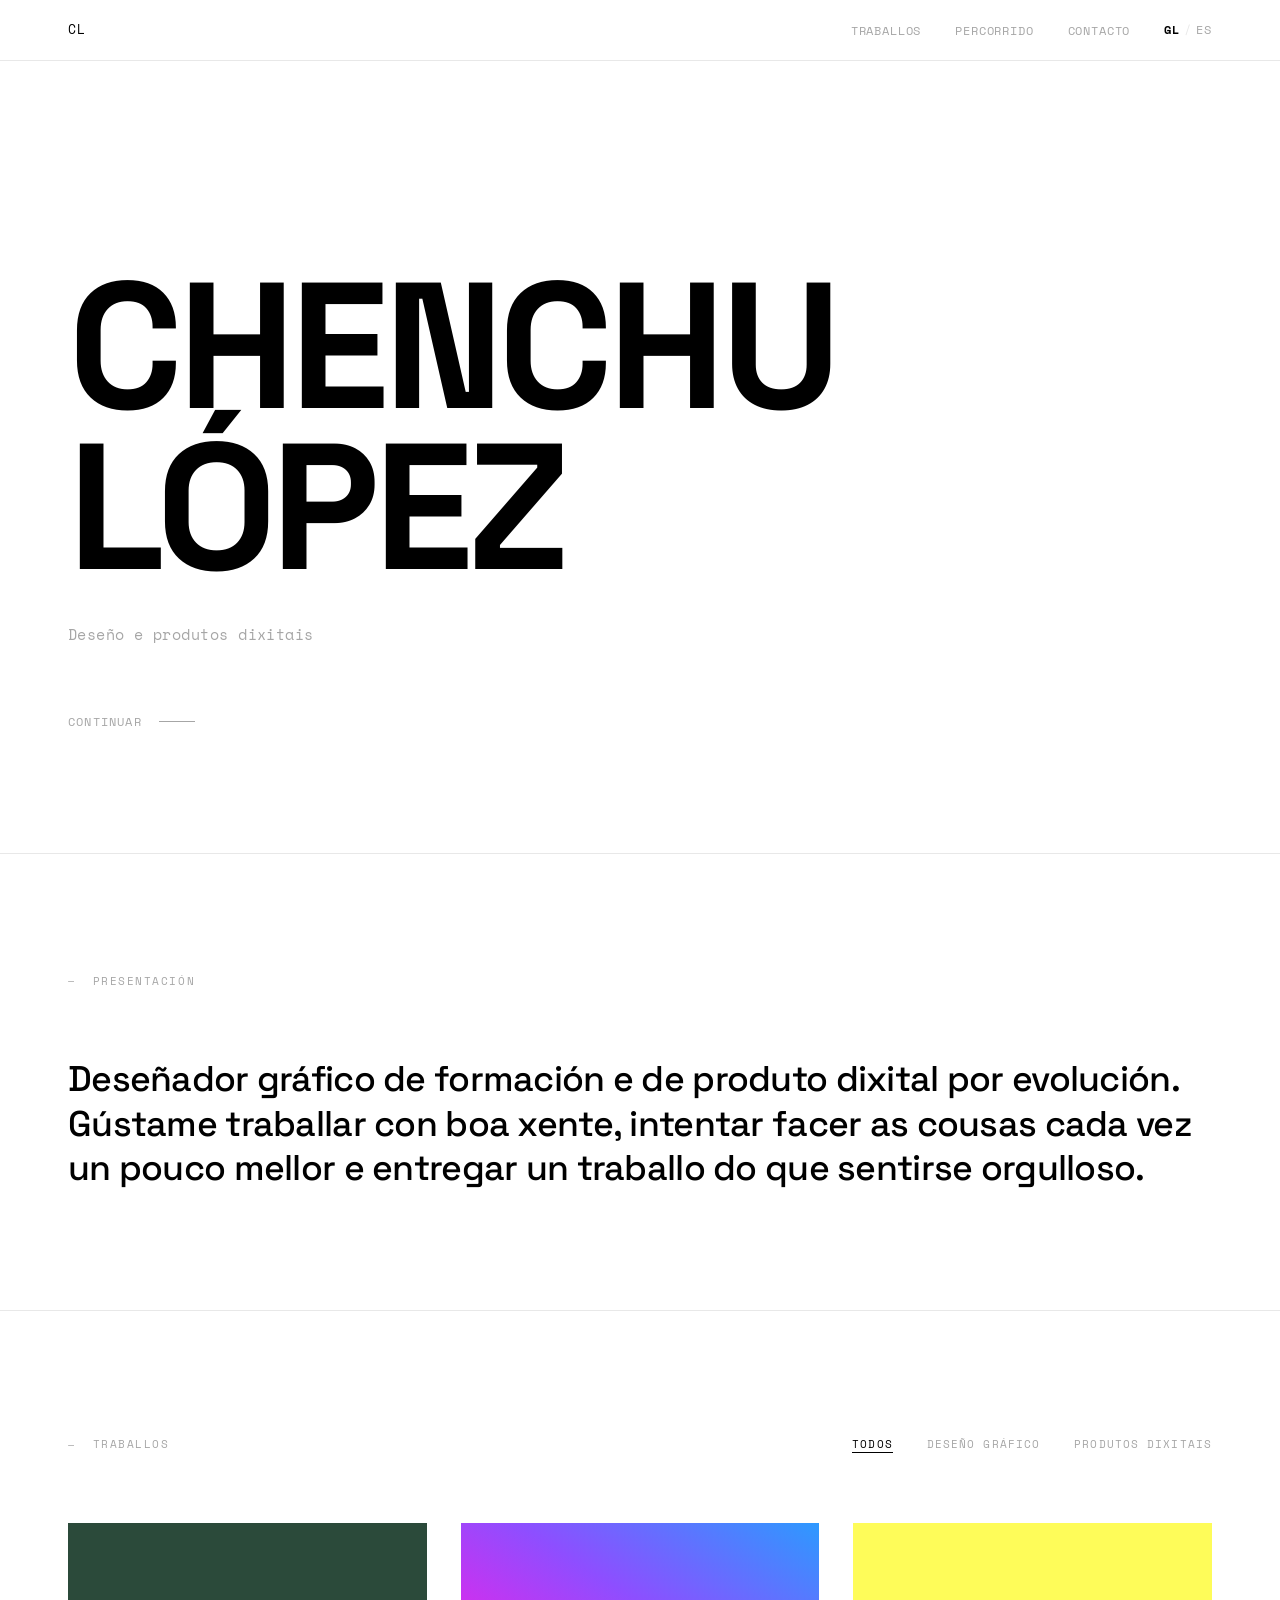
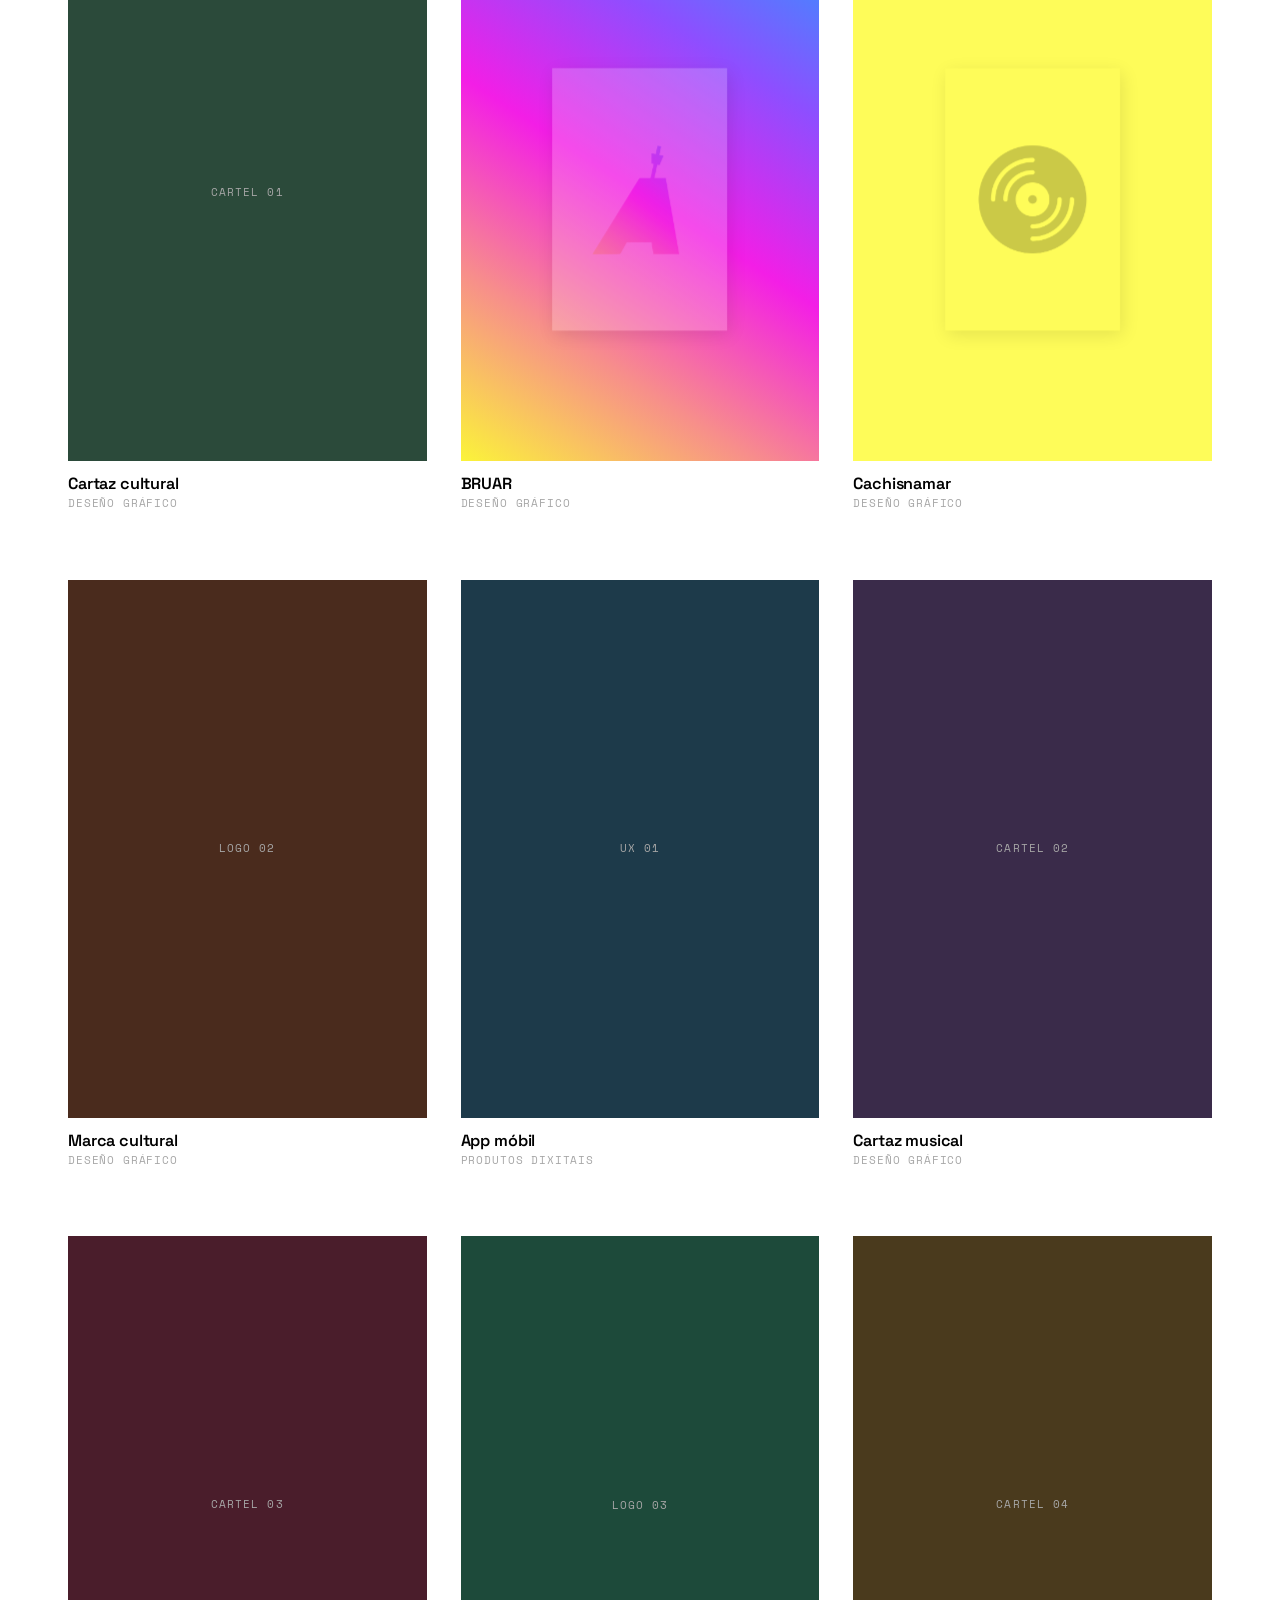
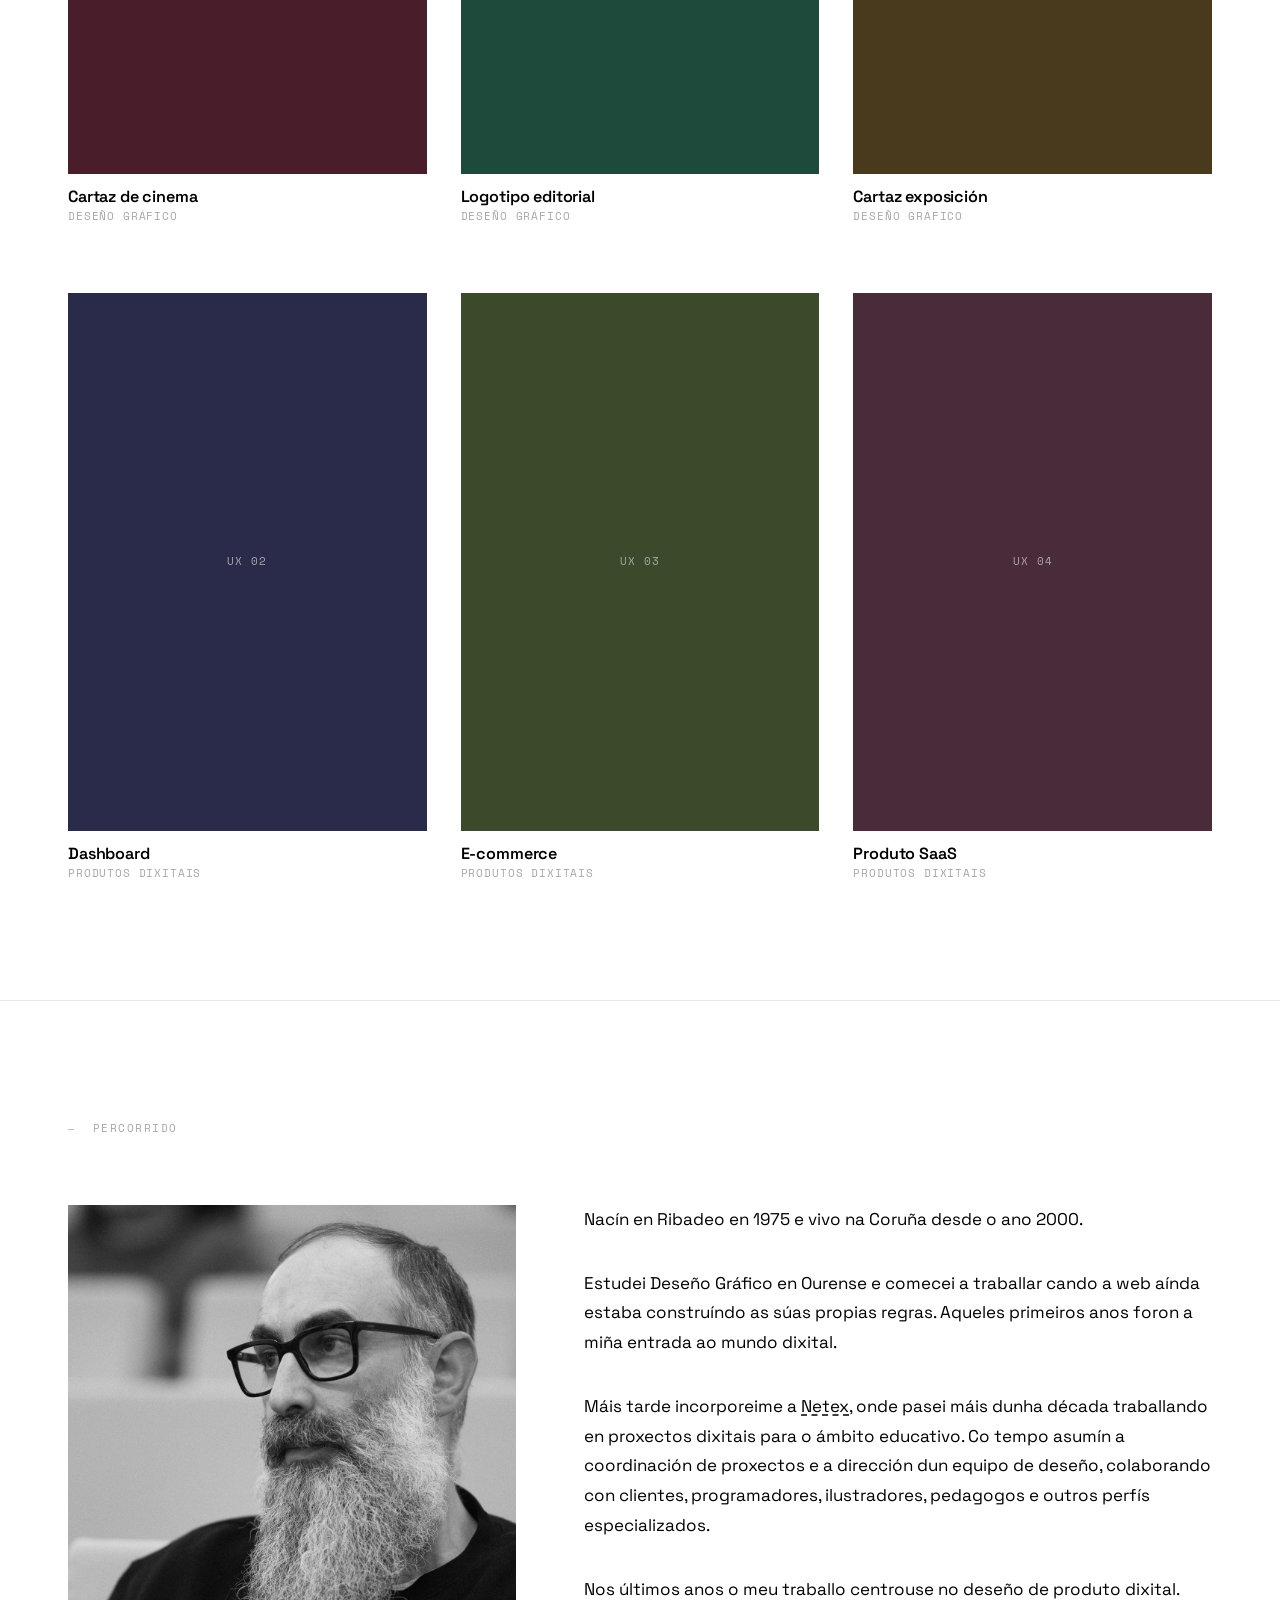
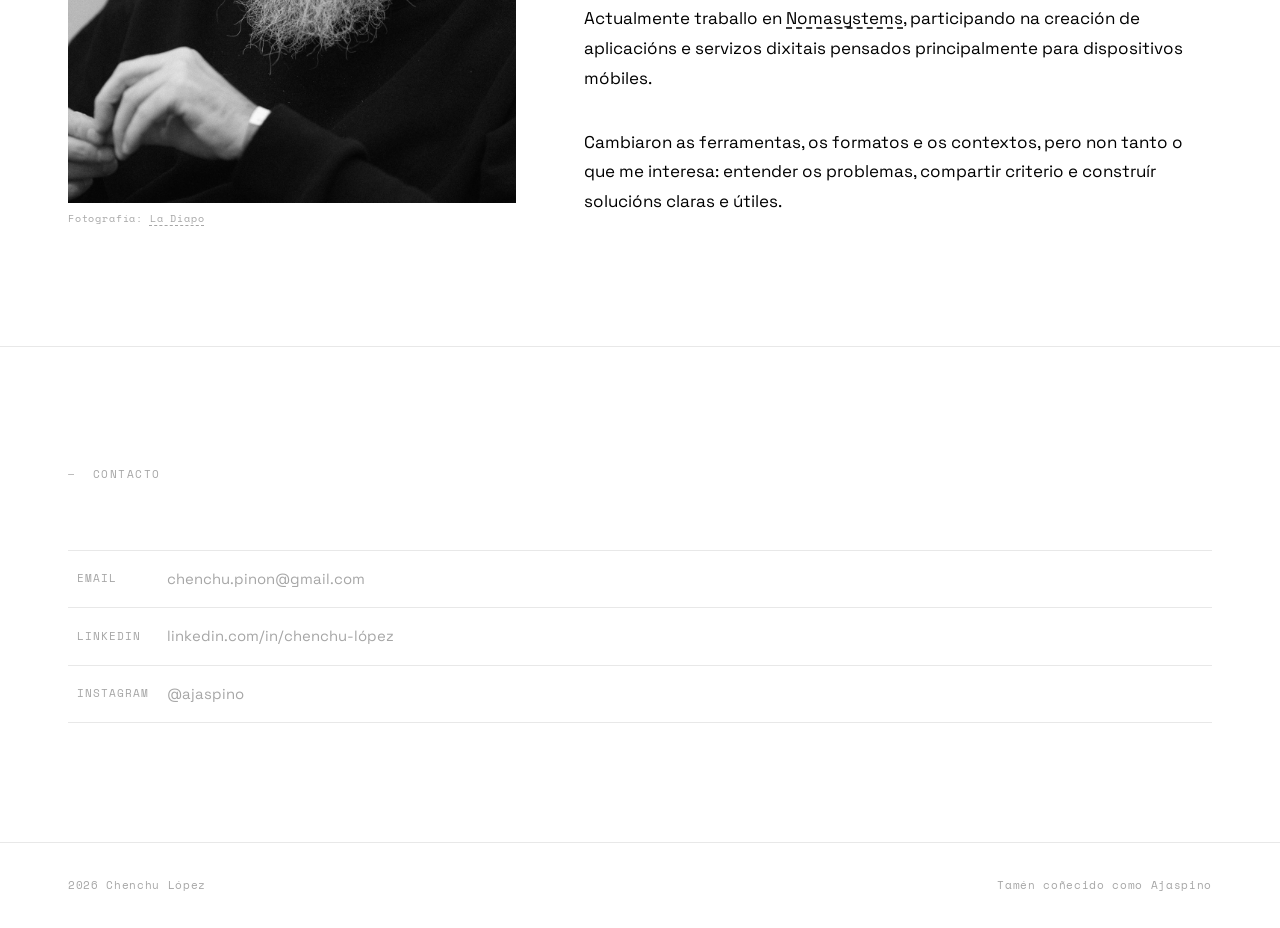
==== index.html @ 411d1a96 "Add files via upload" ====
<!DOCTYPE html>
<html lang="gl">
<head>
  <meta charset="UTF-8">
  <meta name="viewport" content="width=device-width, initial-scale=1.0">
  <title>Chenchu López — Deseñador gráfico e UX/UI</title>
  <meta name="description" content="Portfolio persoal de Chenchu López. Máis de 25 anos traballando entre o deseño gráfico e os produtos dixitais. Ribadeo, 1975. A Coruña, agora.">
  <meta name="author" content="Chenchu López">

  <!-- Open Graph -->
  <meta property="og:type" content="website">
  <meta property="og:title" content="Chenchu López — Deseñador">
  <meta property="og:description" content="Cartaces, interfaces e algunhas cousas máis.">
  <meta property="og:image" content="img/og-image.jpg">

  <!-- Canonical -->
  <link rel="canonical" href="https://chenchulopez.com/">
  <link rel="icon" href="favicon.svg" type="image/svg+xml">

  <!-- Tipografías -->
  <link rel="preconnect" href="https://fonts.googleapis.com">
  <link rel="preconnect" href="https://fonts.gstatic.com" crossorigin>
  <link href="https://fonts.googleapis.com/css2?family=Space+Grotesk:wght@400;500;700&family=Space+Mono:wght@400;700&display=swap" rel="stylesheet">

  <link rel="stylesheet" href="css/styles.css">
</head>
<body>

  <!-- HEADER -->
  <header class="site-header" role="banner">
    <div class="page-wrap">
      <a href="#hero" class="site-logo" aria-label="Chenchu López, inicio">CL</a>
      <div class="header-right">
        <nav aria-label="Navegación principal">
          <ul class="site-nav">
            <li><a href="#works" data-i18n="nav.works">Traballos</a></li>
            <li><a href="#about" data-i18n="nav.about">Sobre min</a></li>
            <li><a href="#contact" data-i18n="nav.contact">Contacto</a></li>
          </ul>
        </nav>
        <button class="lang-toggle" id="lang-toggle" aria-label="Cambiar idioma">
          <span class="lang-option" data-lang="gl">GL</span>
          <span class="lang-sep">/</span>
          <span class="lang-option" data-lang="es">ES</span>
        </button>
      </div>
      <button class="menu-toggle" id="menu-toggle" aria-label="Abrir menú" aria-expanded="false">
        <span></span><span></span><span></span>
      </button>
    </div>
  </header>

  <!-- MENÚ MOBILE -->
  <div class="mobile-menu" id="mobile-menu" aria-hidden="true">
    <nav aria-label="Navegación mobile">
      <ul class="mobile-nav">
        <li><a href="#works" class="mobile-nav-item" data-i18n="nav.works">Traballos</a></li>
        <li><a href="#about" class="mobile-nav-item" data-i18n="nav.about">Sobre min</a></li>
        <li><a href="#contact" class="mobile-nav-item" data-i18n="nav.contact">Contacto</a></li>
      </ul>
    </nav>
    <button class="lang-toggle lang-toggle--mobile" id="lang-toggle-mobile" aria-label="Cambiar idioma">
      <span class="lang-option" data-lang="gl">GL</span>
      <span class="lang-sep">/</span>
      <span class="lang-option" data-lang="es">ES</span>
    </button>
  </div>

  <main>

    <!-- HERO -->
    <section id="hero" aria-labelledby="hero-name">
      <div class="page-wrap">
        <h1 class="hero-name" id="hero-name">
          Chenchu<br>López
        </h1>
        <p class="hero-sub" data-i18n="hero.sub">Cartaces, interfaces e algunhas cousas máis.</p>
        <a href="#intro" class="hero-scroll" data-i18n-aria="hero.scroll.aria">
          <span data-i18n="hero.scroll">Continuar</span>
        </a>
      </div>
    </section>

    <!-- INTRO -->
    <section id="intro" aria-label="Presentación">
      <div class="page-wrap">
        <p class="section-label" data-i18n="intro.label">Presentación</p>
        <p class="intro-text" data-i18n-html="intro.text">
          Deseñador desde antes de que houbese pantallas en todos os petos.
          Comecei con <strong>papel, tinta e cartaces</strong>; seguín con píxeles,
          grids e fluxos de usuario. Máis de <strong>25 anos</strong> traballando
          nas dúas beiras do deseño.
        </p>
      </div>
    </section>

    <!-- WORKS -->
    <section id="works" aria-labelledby="works-heading">
      <div class="page-wrap">

        <div class="works-header">
          <p class="section-label" id="works-heading" data-i18n="works.label">Traballos</p>
          <ul class="works-filters" role="list" aria-label="Filtrar por categoría">
            <li><button class="is-active" data-filter="all" data-i18n="works.filter.all">Todos</button></li>
            <li><button data-filter="grafico" data-i18n="works.graphic.title">Deseño Gráfico</button></li>
            <li><button data-filter="dixital" data-i18n="works.digital.title">Produtos Dixitais</button></li>
          </ul>
        </div>

        <div class="works-grid" role="list">

          <div class="work-item" data-category="grafico"
               data-src="img/works/carteles/cartel-01.jpg"
               data-caption-gl="Cartaz cultural, 2005"
               data-caption-es="Cartel cultural, 2005"
               style="--card-bg: #2B4A3A"
               role="listitem" tabindex="0">
            <div class="work-item-image"><div class="work-placeholder">Cartel 01</div></div>
            <div class="work-item-info">
              <span class="work-item-title">Cartaz cultural</span>
              <span class="work-item-tag" data-i18n="works.graphic.title">Deseño Gráfico</span>
            </div>
          </div>

          <a class="work-item" data-category="grafico"
               href="work/bruar.html"
               style="--card-bg: linear-gradient(213deg, #2D99FF 0.07%, #8E4EFF 25.55%, #F31EE6 50.07%, #F78E8B 75.07%, #FBF439 100.07%)"
               role="listitem">
            <div class="work-item-image"><img src="img/works/bruar-thumb.jpg" alt="BRUAR — Identidade visual"></div>
            <div class="work-item-info">
              <span class="work-item-title">BRUAR</span>
              <span class="work-item-tag" data-i18n="works.graphic.title">Deseño Gráfico</span>
            </div>
          </a>

          <a class="work-item" data-category="grafico"
               href="work/cachisnamar.html"
               style="--card-bg: #FEFC59"
               role="listitem">
            <div class="work-item-image"><img src="img/works/cachisnamar-thumb.jpg" alt="Cachisnamar — Identidade visual"></div>
            <div class="work-item-info">
              <span class="work-item-title">Cachisnamar</span>
              <span class="work-item-tag" data-i18n="works.graphic.title">Deseño Gráfico</span>
            </div>
          </a>

          <div class="work-item" data-category="grafico"
               data-src="img/works/logos/logo-02.jpg"
               data-caption-gl="Marca cultural"
               data-caption-es="Marca cultural"
               style="--card-bg: #4A2B1D"
               role="listitem" tabindex="0">
            <div class="work-item-image"><div class="work-placeholder">Logo 02</div></div>
            <div class="work-item-info">
              <span class="work-item-title">Marca cultural</span>
              <span class="work-item-tag" data-i18n="works.graphic.title">Deseño Gráfico</span>
            </div>
          </div>

          <div class="work-item" data-category="dixital"
               data-src="img/works/uxui/ux-01.jpg"
               data-caption-gl="App móbil — Investigación e deseño"
               data-caption-es="App móvil — Investigación y diseño"
               style="--card-bg: #1D3A4A"
               role="listitem" tabindex="0">
            <div class="work-item-image"><div class="work-placeholder">UX 01</div></div>
            <div class="work-item-info">
              <span class="work-item-title">App móbil</span>
              <span class="work-item-tag" data-i18n="works.digital.title">Produtos Dixitais</span>
            </div>
          </div>

          <div class="work-item" data-category="grafico"
               data-src="img/works/carteles/cartel-02.jpg"
               data-caption-gl="Cartaz musical, 2008"
               data-caption-es="Cartel musical, 2008"
               style="--card-bg: #3A2B4A"
               role="listitem" tabindex="0">
            <div class="work-item-image"><div class="work-placeholder">Cartel 02</div></div>
            <div class="work-item-info">
              <span class="work-item-title">Cartaz musical</span>
              <span class="work-item-tag" data-i18n="works.graphic.title">Deseño Gráfico</span>
            </div>
          </div>

          <div class="work-item" data-category="grafico"
               data-src="img/works/carteles/cartel-03.jpg"
               data-caption-gl="Cartaz de cinema, 2011"
               data-caption-es="Cartel de cine, 2011"
               style="--card-bg: #4A1D2B"
               role="listitem" tabindex="0">
            <div class="work-item-image"><div class="work-placeholder">Cartel 03</div></div>
            <div class="work-item-info">
              <span class="work-item-title">Cartaz de cinema</span>
              <span class="work-item-tag" data-i18n="works.graphic.title">Deseño Gráfico</span>
            </div>
          </div>

          <div class="work-item" data-category="grafico"
               data-src="img/works/logos/logo-03.jpg"
               data-caption-gl="Logotipo editorial"
               data-caption-es="Logotipo editorial"
               style="--card-bg: #1D4A3A"
               role="listitem" tabindex="0">
            <div class="work-item-image"><div class="work-placeholder">Logo 03</div></div>
            <div class="work-item-info">
              <span class="work-item-title">Logotipo editorial</span>
              <span class="work-item-tag" data-i18n="works.graphic.title">Deseño Gráfico</span>
            </div>
          </div>

          <div class="work-item" data-category="grafico"
               data-src="img/works/carteles/cartel-04.jpg"
               data-caption-gl="Cartaz exposición, 2014"
               data-caption-es="Cartel exposición, 2014"
               style="--card-bg: #4A3A1D"
               role="listitem" tabindex="0">
            <div class="work-item-image"><div class="work-placeholder">Cartel 04</div></div>
            <div class="work-item-info">
              <span class="work-item-title">Cartaz exposición</span>
              <span class="work-item-tag" data-i18n="works.graphic.title">Deseño Gráfico</span>
            </div>
          </div>

          <div class="work-item" data-category="dixital"
               data-src="img/works/uxui/ux-02.jpg"
               data-caption-gl="Dashboard — Sistema de deseño"
               data-caption-es="Dashboard — Sistema de diseño"
               style="--card-bg: #2A2A4A"
               role="listitem" tabindex="0">
            <div class="work-item-image"><div class="work-placeholder">UX 02</div></div>
            <div class="work-item-info">
              <span class="work-item-title">Dashboard</span>
              <span class="work-item-tag" data-i18n="works.digital.title">Produtos Dixitais</span>
            </div>
          </div>

          <div class="work-item" data-category="dixital"
               data-src="img/works/uxui/ux-03.jpg"
               data-caption-gl="E-commerce — UX Research"
               data-caption-es="E-commerce — UX Research"
               style="--card-bg: #3A4A2B"
               role="listitem" tabindex="0">
            <div class="work-item-image"><div class="work-placeholder">UX 03</div></div>
            <div class="work-item-info">
              <span class="work-item-title">E-commerce</span>
              <span class="work-item-tag" data-i18n="works.digital.title">Produtos Dixitais</span>
            </div>
          </div>

          <div class="work-item" data-category="dixital"
               data-src="img/works/uxui/ux-04.jpg"
               data-caption-gl="Produto SaaS — UI Design"
               data-caption-es="Producto SaaS — UI Design"
               style="--card-bg: #4A2B3A"
               role="listitem" tabindex="0">
            <div class="work-item-image"><div class="work-placeholder">UX 04</div></div>
            <div class="work-item-info">
              <span class="work-item-title">Produto SaaS</span>
              <span class="work-item-tag" data-i18n="works.digital.title">Produtos Dixitais</span>
            </div>
          </div>

        </div>
      </div>
    </section>

    <!-- ABOUT -->
    <section id="about" aria-labelledby="about-heading">
      <div class="page-wrap">
        <p class="section-label" id="about-heading" data-i18n="about.label">Percorrido</p>

        <div class="about-grid">
          <div class="about-portrait">
            <picture>
              <source media="(min-width: 960px)" srcset="img/portrait-desktop.jpg">
              <img src="img/portrait-mobile.jpg" alt="Chenchu López">
            </picture>
            <p class="portrait-credit">Fotografía: <a href="https://www.ladiapo.es/" target="_blank" rel="noopener noreferrer">La Diapo</a></p>
          </div>
          <div class="about-bio">
            <p data-i18n-html="about.p1">
              Nacín en Ribadeo en 1975 e vivo na Coruña desde o ano 2000.
            </p>
            <p data-i18n-html="about.p2">
              Estudei Deseño Gráfico en Ourense e comecei a traballar cando a web aínda estaba construíndo as súas propias regras. Aqueles primeiros anos foron a miña entrada ao mundo dixital.
            </p>
            <p data-i18n-html="about.p3">
              Máis tarde incorporeime a Netex, onde pasei máis dunha década traballando en proxectos dixitais para o ámbito educativo. Co tempo asumín a coordinación de proxectos e a dirección dun equipo de deseño, colaborando con clientes, programadores, ilustradores, pedagogos e outros perfís especializados.
            </p>
            <p data-i18n-html="about.p4">
              Nos últimos anos o meu traballo centrouse no deseño de produto dixital. Actualmente traballo en Nomasystems, participando na creación de aplicacións e servizos dixitais pensados principalmente para dispositivos móbiles.
            </p>
            <p data-i18n-html="about.p5">
              Cambiaron as ferramentas, os formatos e os contextos, pero non tanto o que me interesa: entender os problemas, compartir criterio e construír solucións claras e útiles.
            </p>
          </div>

        </div>

      </div>
    </section>

    <!-- CONTACT -->
    <section id="contact" aria-labelledby="contact-heading">
      <div class="page-wrap">
        <p class="section-label" data-i18n="contact.label">Contacto</p>

        <div class="contact-grid">
          <div>
            <nav class="contact-links" aria-label="Formas de contacto">
              <a href="mailto:chenchu.pinon@gmail.com" class="contact-link">
                <span class="contact-link-label">Email</span>
                chenchu.pinon@gmail.com
              </a>
              <a href="https://www.linkedin.com/in/chenchu-l%C3%B3pez-mart%C3%ADnez-985b349/" class="contact-link" target="_blank" rel="noopener noreferrer">
                <span class="contact-link-label">LinkedIn</span>
                linkedin.com/in/chenchu-lópez
              </a>
              <a href="https://www.instagram.com/ajaspino" class="contact-link" target="_blank" rel="noopener noreferrer">
                <span class="contact-link-label">Instagram</span>
                @ajaspino
              </a>
            </nav>
          </div>
        </div>

      </div>
    </section>

  </main>

  <!-- FOOTER -->
  <footer class="site-footer" role="contentinfo">
    <div class="page-wrap">
      <span class="footer-copy">2026 Chenchu López</span>
      <span class="footer-alias" data-i18n="footer.alias">Tamén coñecido como Ajaspino</span>
    </div>
  </footer>

  <!-- LIGHTBOX -->
  <div id="lightbox" class="lightbox" role="dialog" aria-modal="true" aria-label="Vista ampliada">
    <button class="lightbox-close" aria-label="Pechar">×</button>
    <img src="" alt="">
  </div>

  <script src="js/main.js"></script>

</body>
</html>
---- css/styles.css ----
/* ============================================================
   CHENCHU LÓPEZ — Portfolio personal
   Sistema visual: claro, modular, grotesca compacta
   Ref principal: totaldesign.com
   ============================================================ */

/* --- Tokens ----------------------------------------------- */
:root {
  --bg:        #FFFFFF;
  --ink:       #000000;
  --muted:     #A6A6A6;
  --line:      #E8E8E8;
  --hover-bg:  #F5F5F5;
  --font-head: 'Space Grotesk', system-ui, sans-serif;
  --font-body: 'Space Grotesk', system-ui, sans-serif;
  --font-mono: 'Space Mono', monospace;

  --space-xs:  0.5rem;
  --space-s:   1rem;
  --space-m:   2rem;
  --space-l:   4rem;
  --space-xl:  7rem;

  --max-prose: 60ch;
  --max-page:  1400px;
}

@media (prefers-color-scheme: dark) {
  :root {
    --bg:       #0F0F0F;
    --ink:      #F0F0F0;
    --muted:    #666666;
    --line:     #222222;
    --hover-bg: #1A1A1A;
  }
}

/* --- Reset ------------------------------------------------- */
*, *::before, *::after { box-sizing: border-box; margin: 0; padding: 0; }

html {
  scroll-behavior: smooth;
  font-size: 17px;
  -webkit-text-size-adjust: 100%;
}

body {
  background-color: var(--bg);
  color: var(--ink);
  font-family: var(--font-body);
  font-size: 1rem;
  line-height: 1.5;
  min-height: 100dvh;
}

img { display: block; max-width: 100%; height: auto; }
a { color: inherit; text-decoration: none; }

/* --- Layout base ------------------------------------------ */
.page-wrap {
  width: 100%;
  max-width: var(--max-page);
  margin: 0 auto;
  padding-inline: var(--space-m);
}

section {
  padding-block: var(--space-xl);
  border-top: 1px solid var(--line);
}

section:first-of-type { border-top: none; }

/* --- Header ----------------------------------------------- */
.site-header {
  position: sticky;
  top: 0;
  z-index: 10;
  background-color: var(--bg);
  border-bottom: 1px solid var(--line);
}

.site-header .page-wrap {
  display: flex;
  align-items: center;
  justify-content: space-between;
  padding-block: var(--space-s);
}

.site-logo {
  font-family: var(--font-mono);
  font-size: 0.78rem;
  letter-spacing: 0.04em;
  color: var(--ink);
}

.header-right {
  display: flex;
  align-items: center;
  gap: var(--space-m);
}

.site-nav {
  display: flex;
  gap: var(--space-m);
  list-style: none;
}

.site-nav a {
  font-family: var(--font-mono);
  font-size: 0.7rem;
  letter-spacing: 0.07em;
  text-transform: uppercase;
  color: var(--muted);
  transition: color 0.15s;
}

.site-nav a:hover { color: var(--ink); }
.site-nav a.is-active { color: var(--ink); }

/* --- Hamburger -------------------------------------------- */
.menu-toggle {
  display: none;
  flex-direction: column;
  justify-content: center;
  gap: 5px;
  background: none;
  border: none;
  cursor: pointer;
  padding: 0;
  width: 24px;
  height: 24px;
}

.menu-toggle span {
  display: block;
  width: 100%;
  height: 1px;
  background: var(--ink);
  transition: transform 0.25s ease, opacity 0.25s ease;
}

.menu-toggle.is-open span:nth-child(1) { transform: translateY(6px) rotate(45deg); }
.menu-toggle.is-open span:nth-child(2) { opacity: 0; }
.menu-toggle.is-open span:nth-child(3) { transform: translateY(-6px) rotate(-45deg); }

/* --- Menú mobile ------------------------------------------ */
.mobile-menu {
  display: none;
  position: fixed;
  top: 0;
  right: 0;
  bottom: 0;
  left: 0;
  z-index: 9;
  background: var(--bg);
  flex-direction: column;
  justify-content: flex-start;
  align-items: stretch;
  padding: 58px 0 var(--space-m);
  opacity: 0;
  pointer-events: none;
  -webkit-transition: opacity 0.25s ease;
  transition: opacity 0.25s ease;
}

.mobile-menu.is-open {
  opacity: 1;
  pointer-events: auto;
}

.mobile-nav {
  list-style: none;
  display: flex;
  flex-direction: column;
  margin-bottom: var(--space-l);
  padding-inline: var(--space-m);
}

.mobile-nav li {
  border-bottom: 1px solid var(--line);
  padding-block: var(--space-m);
}

.mobile-nav li:first-child { border-top: 1px solid var(--line); }

.mobile-nav-item {
  font-family: var(--font-head);
  font-size: clamp(1.4rem, 3.5vw, 2.1rem);
  font-weight: 500;
  letter-spacing: -0.02em;
  color: var(--ink);
  line-height: 1.25;
  transition: color 0.15s;
}

.mobile-nav-item:hover { color: var(--muted); }

.lang-toggle--mobile {
  font-size: 0.8rem;
  margin-inline: var(--space-m);
}

/* --- Lang toggle ------------------------------------------ */
.lang-toggle {
  background: none;
  border: none;
  cursor: pointer;
  display: flex;
  align-items: center;
  gap: 0.25rem;
  padding: 0;
  font-family: var(--font-mono);
  font-size: 0.7rem;
  letter-spacing: 0.07em;
  text-transform: uppercase;
}

.lang-sep { color: var(--line); }
.lang-option { color: var(--muted); transition: color 0.15s; }
.lang-option.is-active { color: var(--ink); font-weight: 700; }
.lang-option:hover { color: var(--ink); }

/* --- Hero -------------------------------------------------- */
#hero {
  padding-block: var(--space-xl);
  min-height: 88dvh;
  display: flex;
  flex-direction: column;
  justify-content: flex-end;
  border-top: none;
}

.hero-name {
  font-size: clamp(4rem, 14vw, 11rem);
  font-weight: 700;
  line-height: 0.9;
  letter-spacing: -0.03em;
  text-transform: uppercase;
  color: var(--ink);
}

.hero-sub {
  margin-top: var(--space-m);
  font-family: var(--font-mono);
  font-size: clamp(0.78rem, 1.4vw, 0.88rem);
  color: var(--muted);
  letter-spacing: 0.03em;
}

.hero-scroll {
  margin-top: var(--space-l);
  font-family: var(--font-mono);
  font-size: 0.7rem;
  letter-spacing: 0.1em;
  text-transform: uppercase;
  color: var(--muted);
  display: inline-flex;
  align-items: center;
  gap: var(--space-s);
  transition: color 0.15s;
}

.hero-scroll:hover { color: var(--ink); }
.hero-scroll::after {
  content: '';
  display: block;
  width: 36px;
  height: 1px;
  background: currentColor;
  transition: width 0.3s;
}
.hero-scroll:hover::after { width: 56px; }

/* --- Section label ---------------------------------------- */
.section-label {
  font-family: var(--font-mono);
  font-size: 0.65rem;
  letter-spacing: 0.14em;
  text-transform: uppercase;
  color: var(--muted);
  margin-bottom: var(--space-l);
  display: flex;
  align-items: center;
  gap: var(--space-s);
}

.section-label::before {
  content: '—';
  font-size: 0.6rem;
  color: var(--muted);
}

/* --- Intro ------------------------------------------------- */
#intro .intro-text {
  font-size: clamp(1.4rem, 3.5vw, 2.1rem);
  font-weight: 500;
  line-height: 1.25;
  max-width: var(--max-prose);
  letter-spacing: -0.02em;
}

#intro .intro-text strong { font-weight: 700; }

/* ============================================================
   WORKS — cuadrícula modular estilo totaldesign
   ============================================================ */
#works { padding-block: var(--space-xl); }

.works-header {
  display: flex;
  align-items: baseline;
  justify-content: space-between;
  margin-bottom: var(--space-l);
  flex-wrap: wrap;
  gap: var(--space-s);
}

.works-header .section-label { margin-bottom: 0; }

.works-filters {
  display: flex;
  gap: var(--space-m);
  list-style: none;
}

.works-filters button {
  background: none;
  border: none;
  font-family: var(--font-mono);
  font-size: 0.65rem;
  letter-spacing: 0.1em;
  text-transform: uppercase;
  color: var(--muted);
  cursor: pointer;
  padding: 0;
  border-bottom: 1px solid transparent;
  transition: color 0.15s, border-color 0.15s;
}

.works-filters button:hover,
.works-filters button.is-active {
  color: var(--ink);
  border-color: var(--ink);
}

.works-grid {
  display: grid;
  grid-template-columns: repeat(12, 1fr);
  gap: var(--space-m);
  row-gap: var(--space-l);
}

.work-item {
  cursor: pointer;
  display: flex;
  flex-direction: column;
  gap: var(--space-xs);
  grid-column: span 4;
}

.work-item-image {
  width: 100%;
  aspect-ratio: 2/3;
  overflow: hidden;
  background: var(--card-bg, var(--hover-bg));
  display: flex;
  align-items: center;
  justify-content: center;
}

.work-item-image img {
  width: auto;
  height: 70%;
  max-width: 65%;
  object-fit: contain;
  filter: drop-shadow(3px 6px 12px rgba(0,0,0,0.50));
  will-change: transform;
}

.work-item:hover .work-item-image img { opacity: 0.9; }

.work-placeholder {
  width: 100%;
  height: 100%;
  display: flex;
  align-items: center;
  justify-content: center;
  color: var(--muted);
  font-family: var(--font-mono);
  font-size: 0.62rem;
  letter-spacing: 0.1em;
  text-transform: uppercase;
}

.work-item-info {
  display: flex;
  flex-direction: column;
  gap: 0.15rem;
  padding-top: 0.25rem;
}

.work-item-title {
  font-size: 0.95rem;
  font-weight: 600;
  letter-spacing: -0.01em;
  line-height: 1.2;
  color: var(--ink);
  transition: color 0.15s;
}

.work-item:hover .work-item-title { color: var(--muted); }

.work-item-tag {
  font-family: var(--font-mono);
  font-size: 0.62rem;
  letter-spacing: 0.08em;
  text-transform: uppercase;
  color: var(--muted);
}

.work-item.is-hidden { display: none; }

/* --- About ------------------------------------------------- */
#about .about-grid {
  display: grid;
  gap: var(--space-l);
}

.about-portrait img {
  width: 100%;
  display: block;
  aspect-ratio: 3/2;
  object-fit: cover;
  object-position: center top;
  background: var(--hover-bg);
}

.portrait-credit {
  font-family: var(--font-mono);
  font-size: 0.6rem;
  letter-spacing: 0.08em;
  color: var(--muted);
  margin-top: 0.5rem;
}

.portrait-credit a {
  color: var(--muted);
  text-decoration: underline;
  text-decoration-style: dashed;
  text-underline-offset: 3px;
}

.portrait-credit a:hover { color: var(--ink); }

.about-bio p {
  font-size: clamp(0.9rem, 1.8vw, 1rem);
  line-height: 1.75;
  margin-bottom: var(--space-m);
  max-width: var(--max-prose);
}

.about-bio p:last-child { margin-bottom: 0; }

.about-bio a {
  text-decoration: underline;
  text-decoration-style: dashed;
  text-underline-offset: 3px;
}

.about-bio a:hover { text-decoration-style: solid; }

.about-timeline { border: 1px solid var(--line); }

.timeline-item {
  display: grid;
  grid-template-columns: 7ch 1fr;
  gap: var(--space-s);
  align-items: baseline;
  padding: var(--space-s) var(--space-m);
  border-bottom: 1px solid var(--line);
  transition: background 0.15s;
}

.timeline-item:last-child { border-bottom: none; }
.timeline-item:hover { background: var(--hover-bg); }

.timeline-year {
  font-family: var(--font-mono);
  font-size: 0.65rem;
  color: var(--muted);
  letter-spacing: 0.06em;
}

.timeline-fact { font-size: 0.875rem; line-height: 1.4; }

/* --- Contact ---------------------------------------------- */
.contact-links {
  display: flex;
  flex-direction: column;
  border-top: 1px solid var(--line);
}

.contact-link {
  display: flex;
  align-items: center;
  gap: var(--space-m);
  font-size: 0.875rem;
  color: var(--muted);
  padding: var(--space-s) var(--space-xs);
  border-bottom: 1px solid var(--line);
  transition: color 0.15s, background 0.15s;
}

.contact-link:hover {
  color: var(--ink);
  background: var(--hover-bg);
}

.contact-link-label {
  font-family: var(--font-mono);
  font-size: 0.62rem;
  letter-spacing: 0.1em;
  text-transform: uppercase;
  color: var(--muted);
  width: 8ch;
  flex-shrink: 0;
}

/* --- Footer ----------------------------------------------- */
.site-footer {
  border-top: 1px solid var(--line);
  padding-block: var(--space-m);
}

.site-footer .page-wrap {
  display: flex;
  align-items: center;
  justify-content: space-between;
  flex-wrap: wrap;
  gap: var(--space-s);
}

.footer-copy,
.footer-alias {
  font-family: var(--font-mono);
  font-size: 0.65rem;
  letter-spacing: 0.06em;
  color: var(--muted);
}

/* --- Lightbox --------------------------------------------- */
.lightbox {
  position: fixed;
  inset: 0;
  background: rgba(0,0,0,0.95);
  z-index: 100;
  display: flex;
  align-items: center;
  justify-content: center;
  padding: var(--space-m);
  opacity: 0;
  pointer-events: none;
  transition: opacity 0.25s ease;
}

.lightbox.is-open { opacity: 1; pointer-events: all; }

.lightbox img {
  max-width: 100%;
  max-height: 90dvh;
  object-fit: contain;
}

.lightbox-close {
  position: absolute;
  top: var(--space-m);
  right: var(--space-m);
  background: none;
  border: none;
  color: #fff;
  font-family: var(--font-mono);
  font-size: 1.1rem;
  cursor: pointer;
  opacity: 0.4;
  padding: var(--space-xs);
  transition: opacity 0.15s;
}

.lightbox-close:hover { opacity: 1; }

/* ============================================================
   RESPONSIVE
   ============================================================ */
@media (max-width: 639px) {
  .works-grid { grid-template-columns: repeat(2, 1fr); gap: var(--space-s); }

  .work-item { grid-column: span 1; }

  .header-right { display: none; }
  .menu-toggle  { display: flex; }
  .mobile-menu  { display: flex; }
}

@media (min-width: 640px) and (max-width: 959px) {
  .works-grid { grid-template-columns: repeat(2, 1fr); gap: var(--space-m); }
  .work-item { grid-column: span 1; }
}

@media (min-width: 960px) {
  .page-wrap { padding-inline: var(--space-l); }

  #about .about-grid {
    grid-template-columns: 5fr 7fr;
    align-items: start;
  }

  .about-portrait img {
    aspect-ratio: 3/4;
  }

  #contact .contact-grid {
    grid-template-columns: 1fr 1fr;
    align-items: start;
    gap: var(--space-l);
  }
}

/* ============================================================
   ACCESIBILIDAD
   ============================================================ */
@media (prefers-reduced-motion: reduce) {
  *, *::before, *::after {
    animation-duration: 0.01ms !important;
    transition-duration: 0.01ms !important;
  }
  html { scroll-behavior: auto; }
}

:focus-visible {
  outline: 2px solid var(--ink);
  outline-offset: 2px;
}
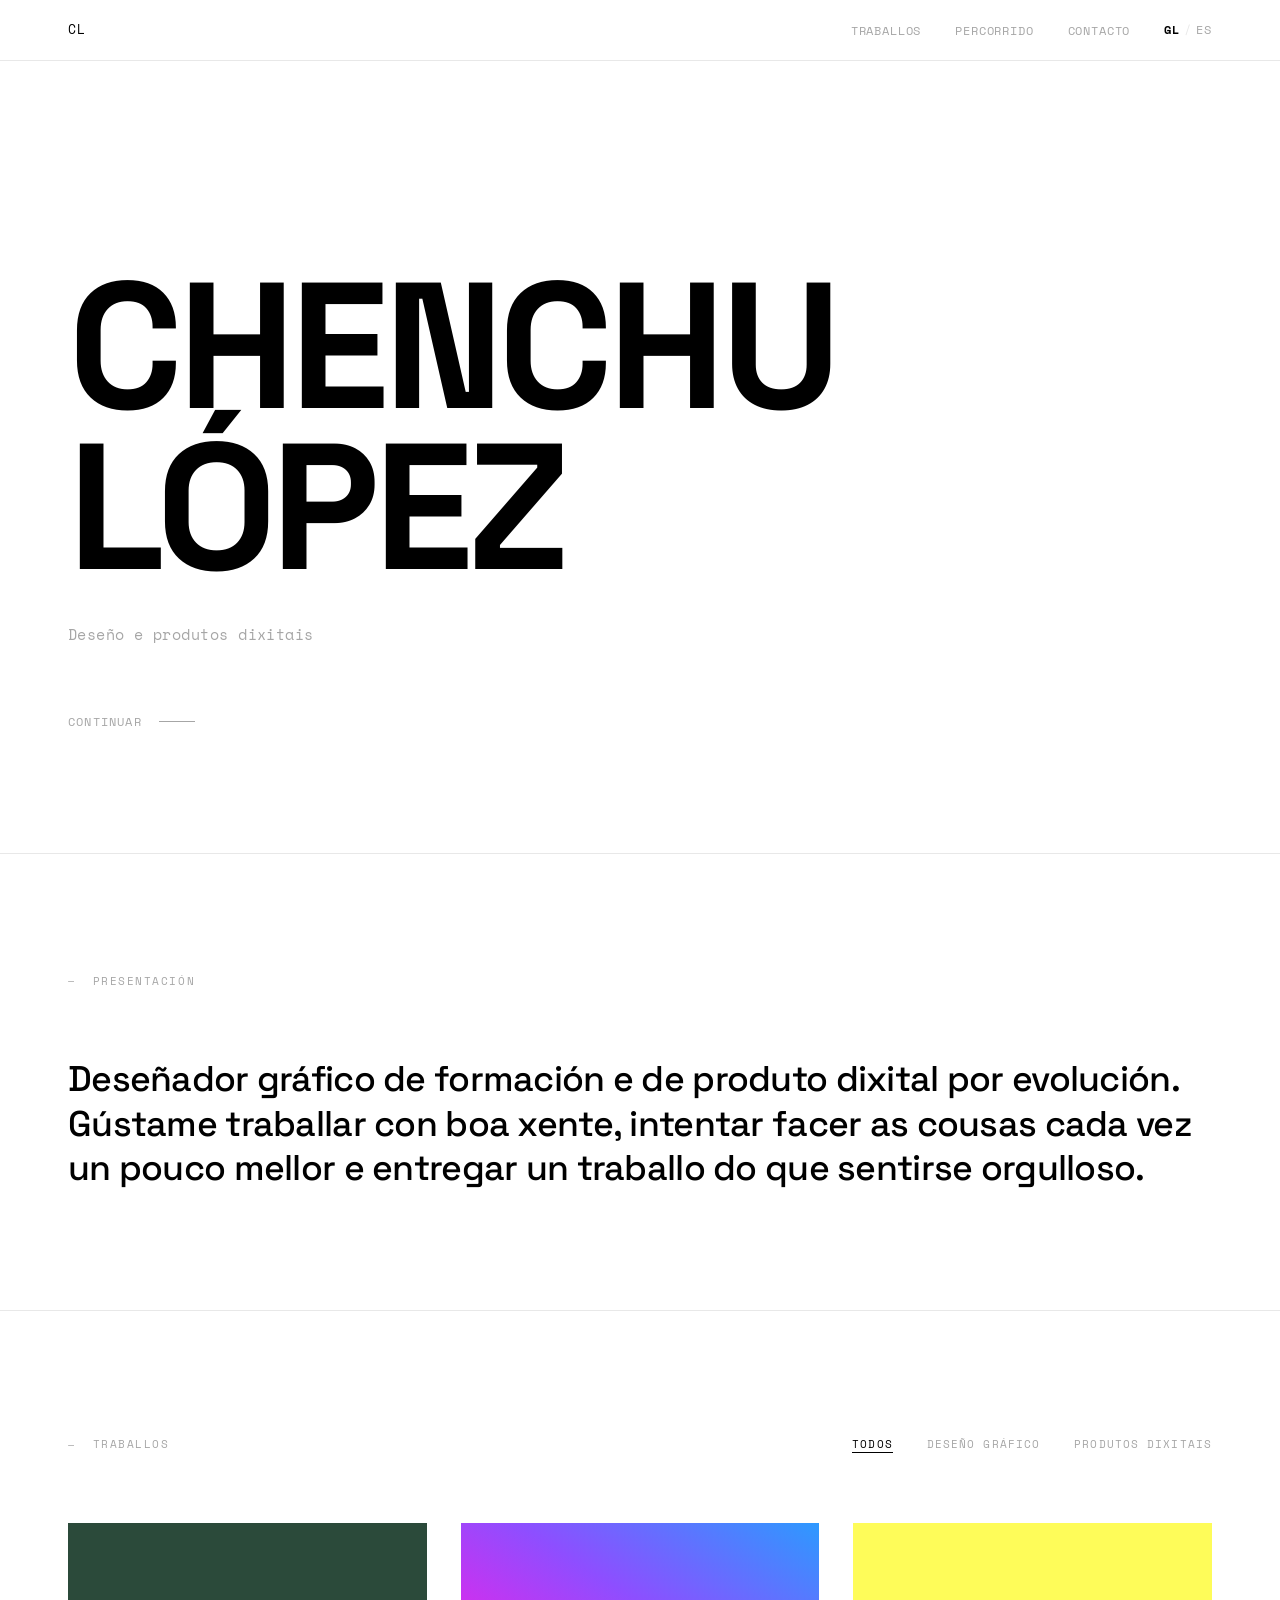
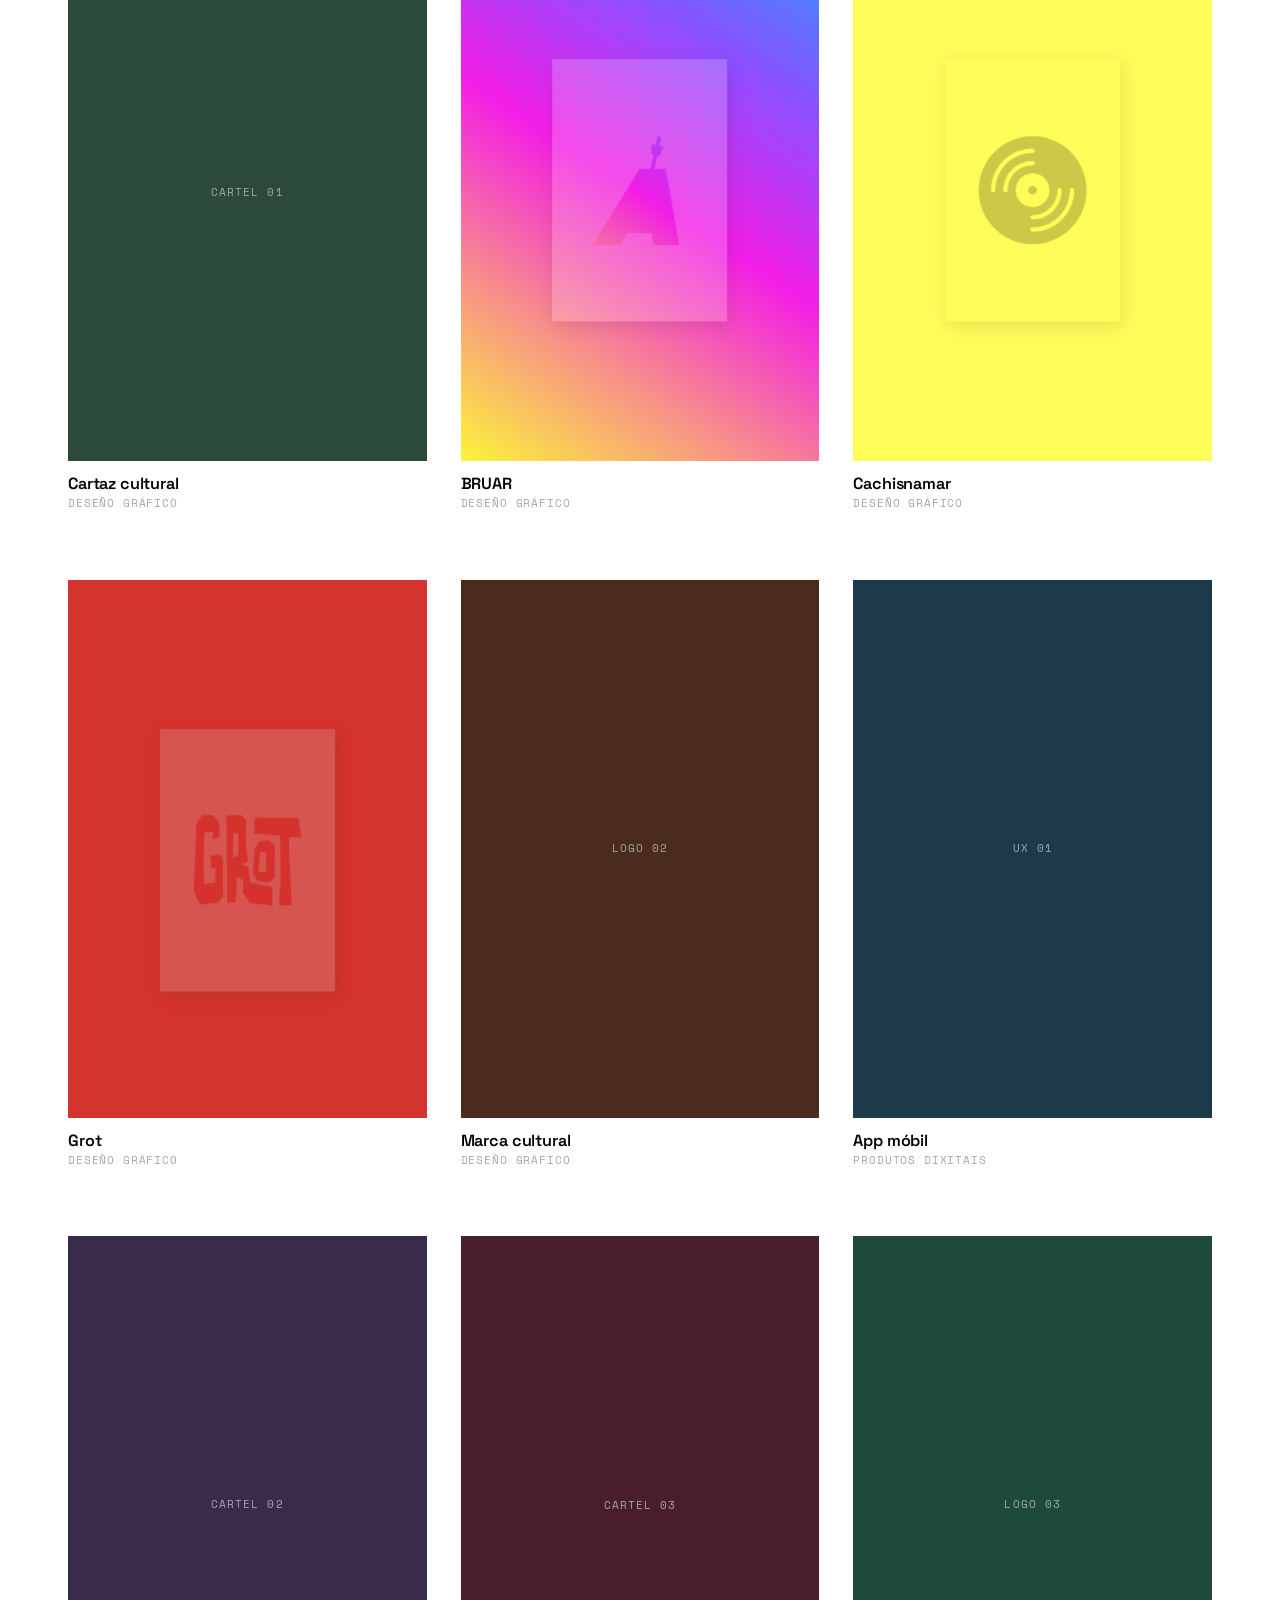
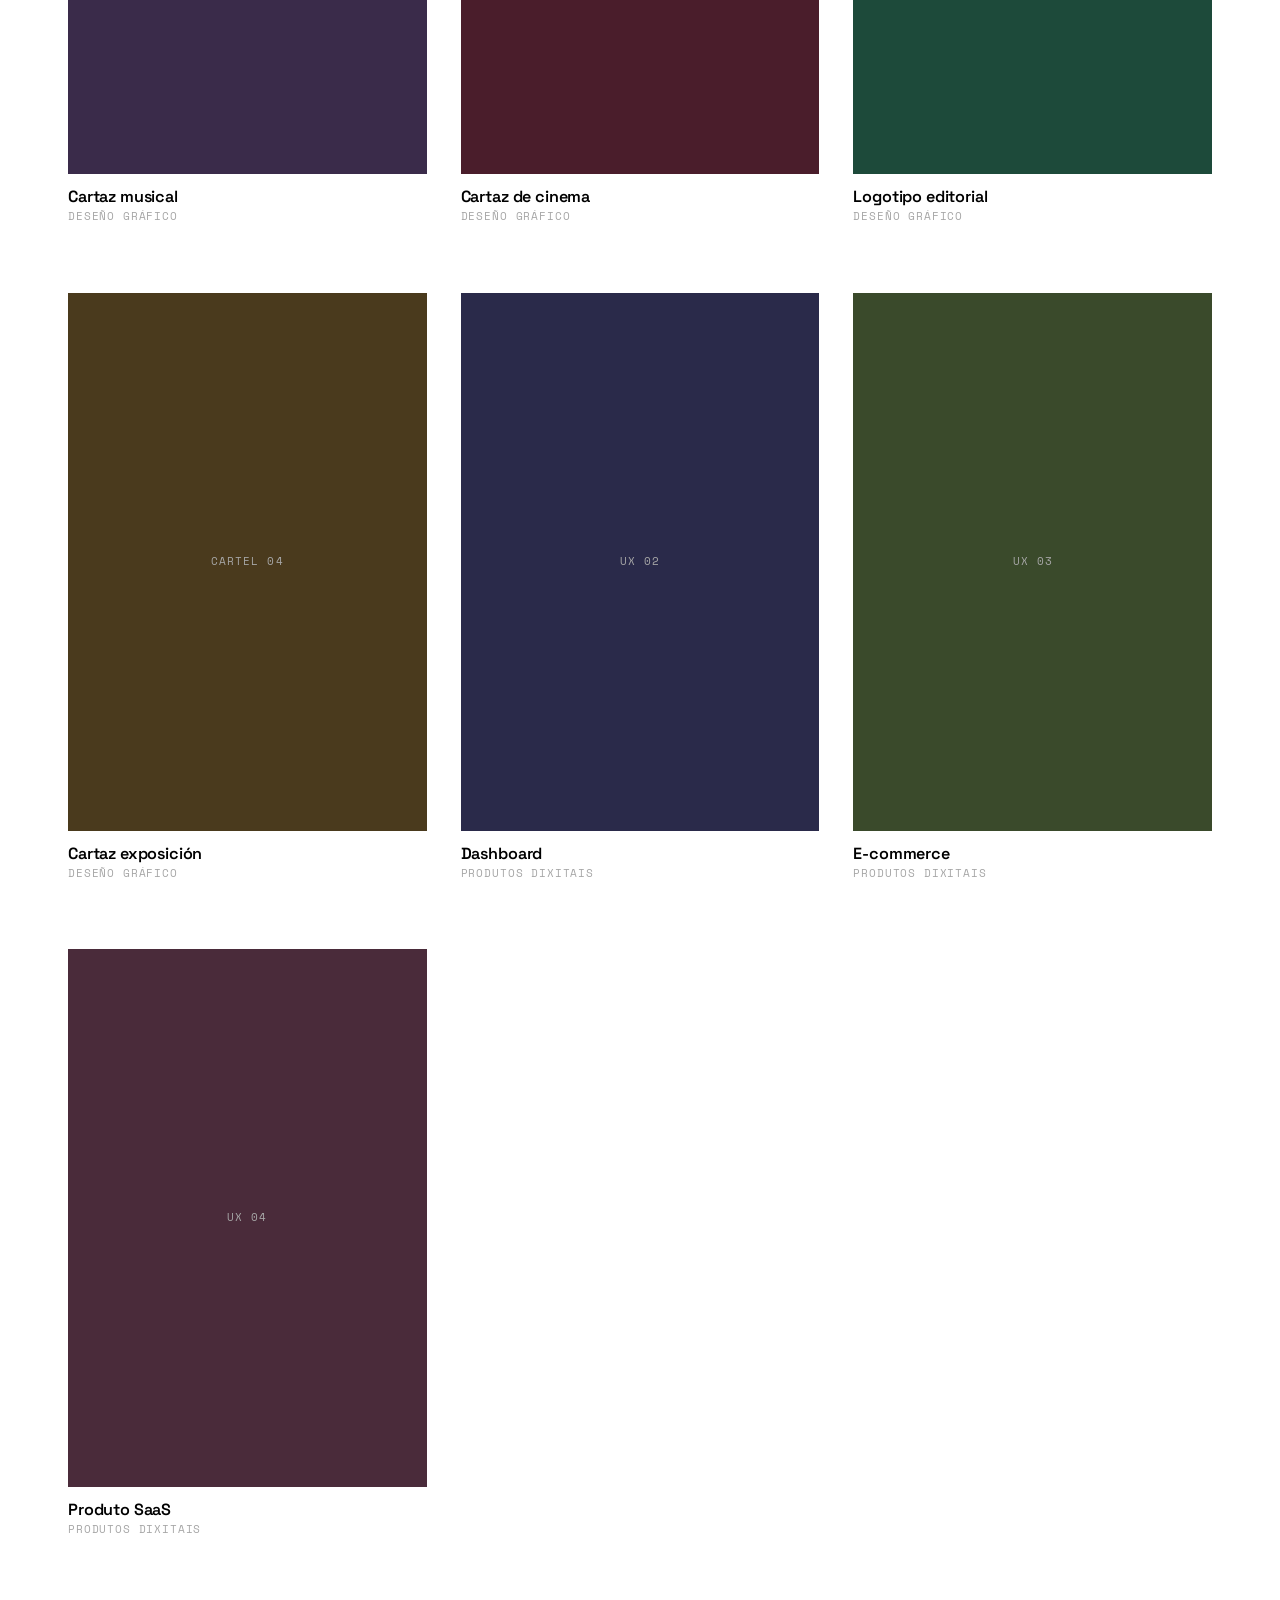
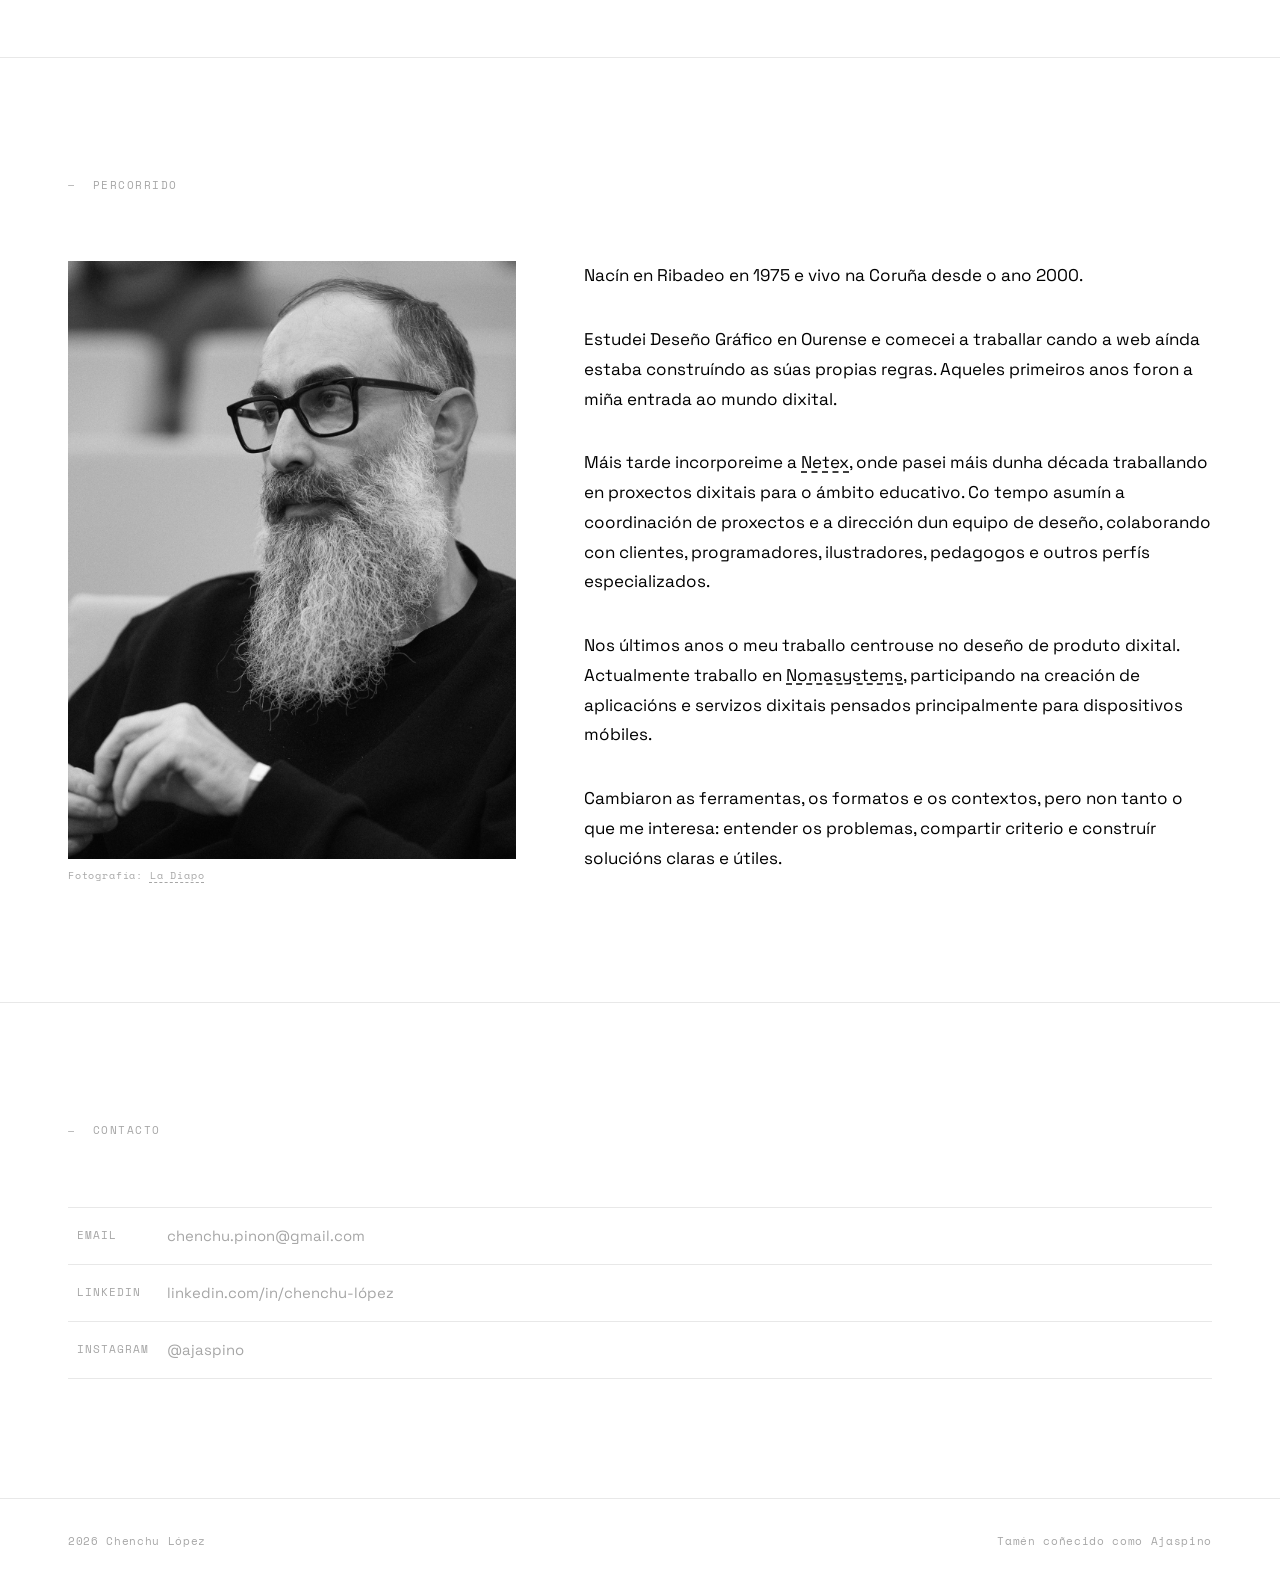
==== commit 0ea7a73d: "Add files via upload" ====
--- a/index.html
+++ b/index.html
@@ -144,6 +144,17 @@
             </div>
           </a>
 
+          <a class="work-item" data-category="grafico"
+               href="work/grot.html"
+               style="--card-bg: #D5332D"
+               role="listitem">
+            <div class="work-item-image"><img src="img/works/grot-thumb.jpg" alt="Grot — Identidade visual"></div>
+            <div class="work-item-info">
+              <span class="work-item-title">Grot</span>
+              <span class="work-item-tag" data-i18n="works.graphic.title">Deseño Gráfico</span>
+            </div>
+          </a>
+
           <div class="work-item" data-category="grafico"
                data-src="img/works/logos/logo-02.jpg"
                data-caption-gl="Marca cultural"
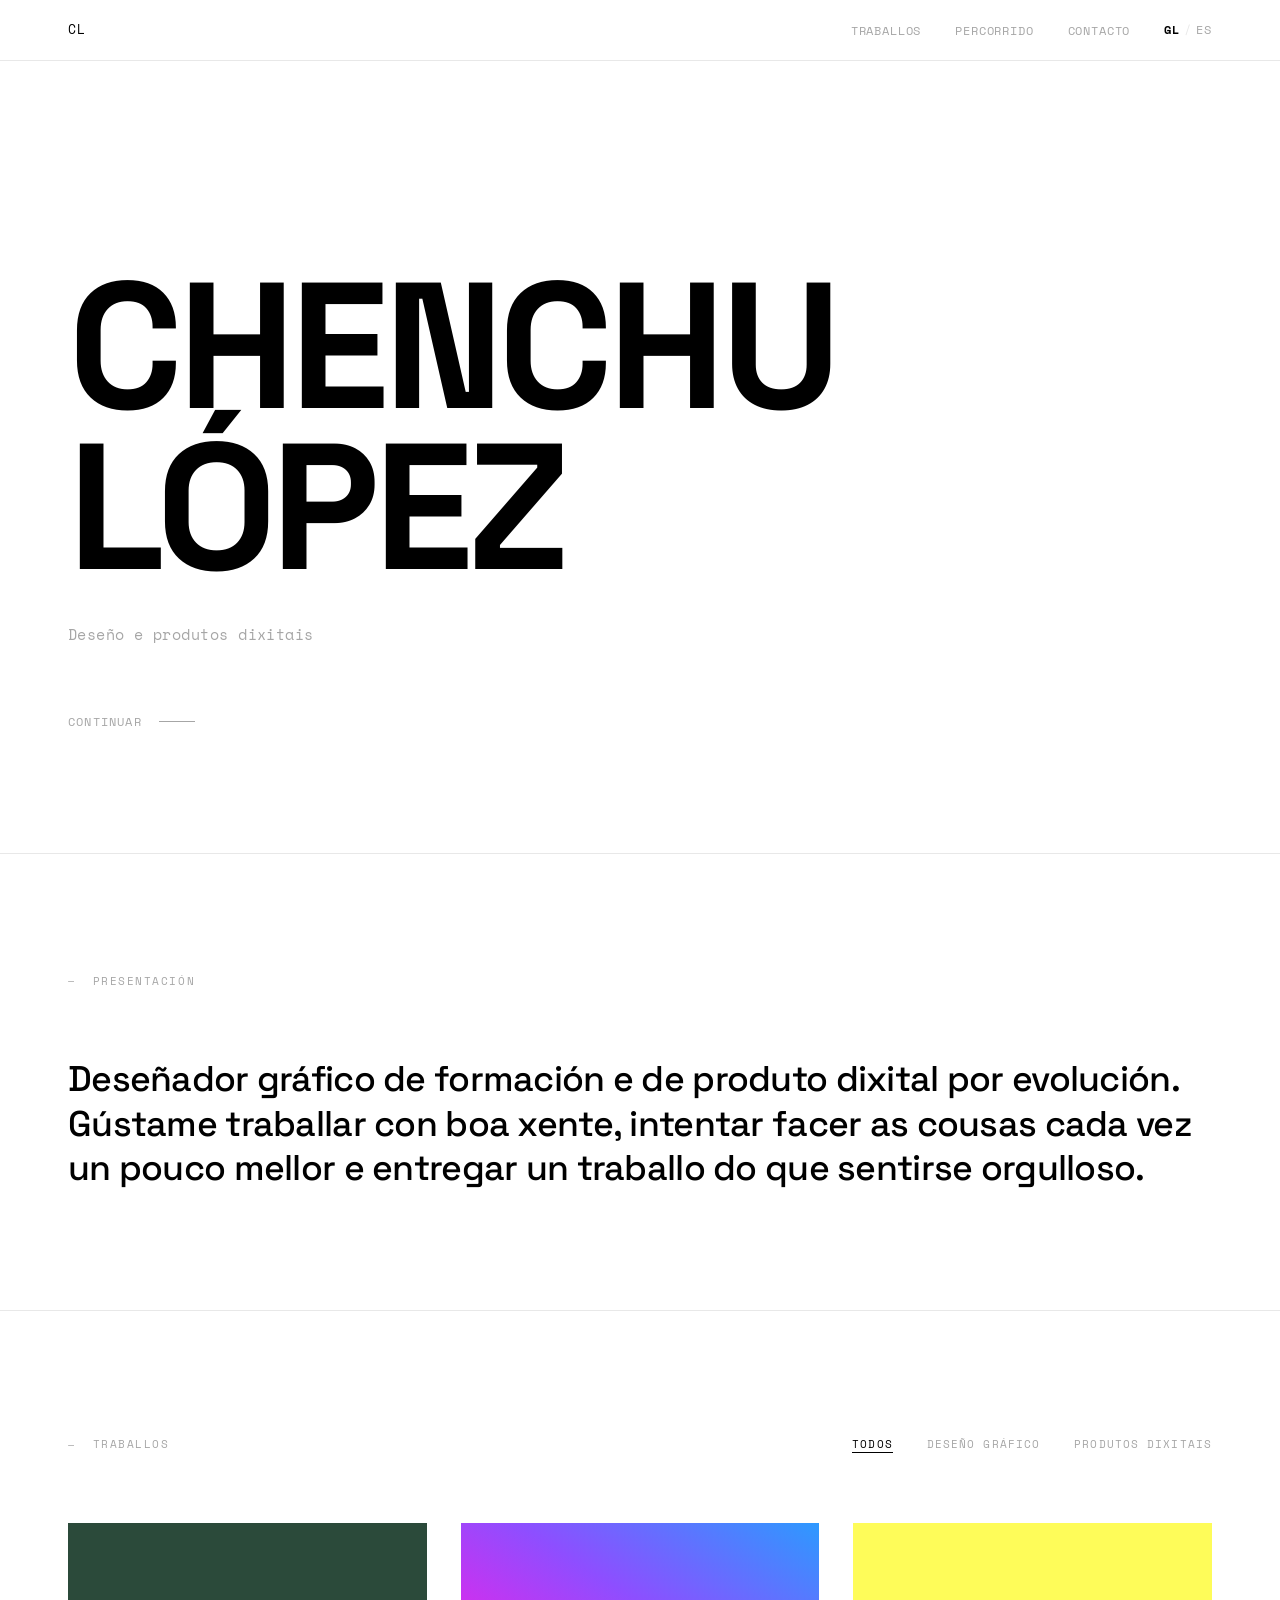
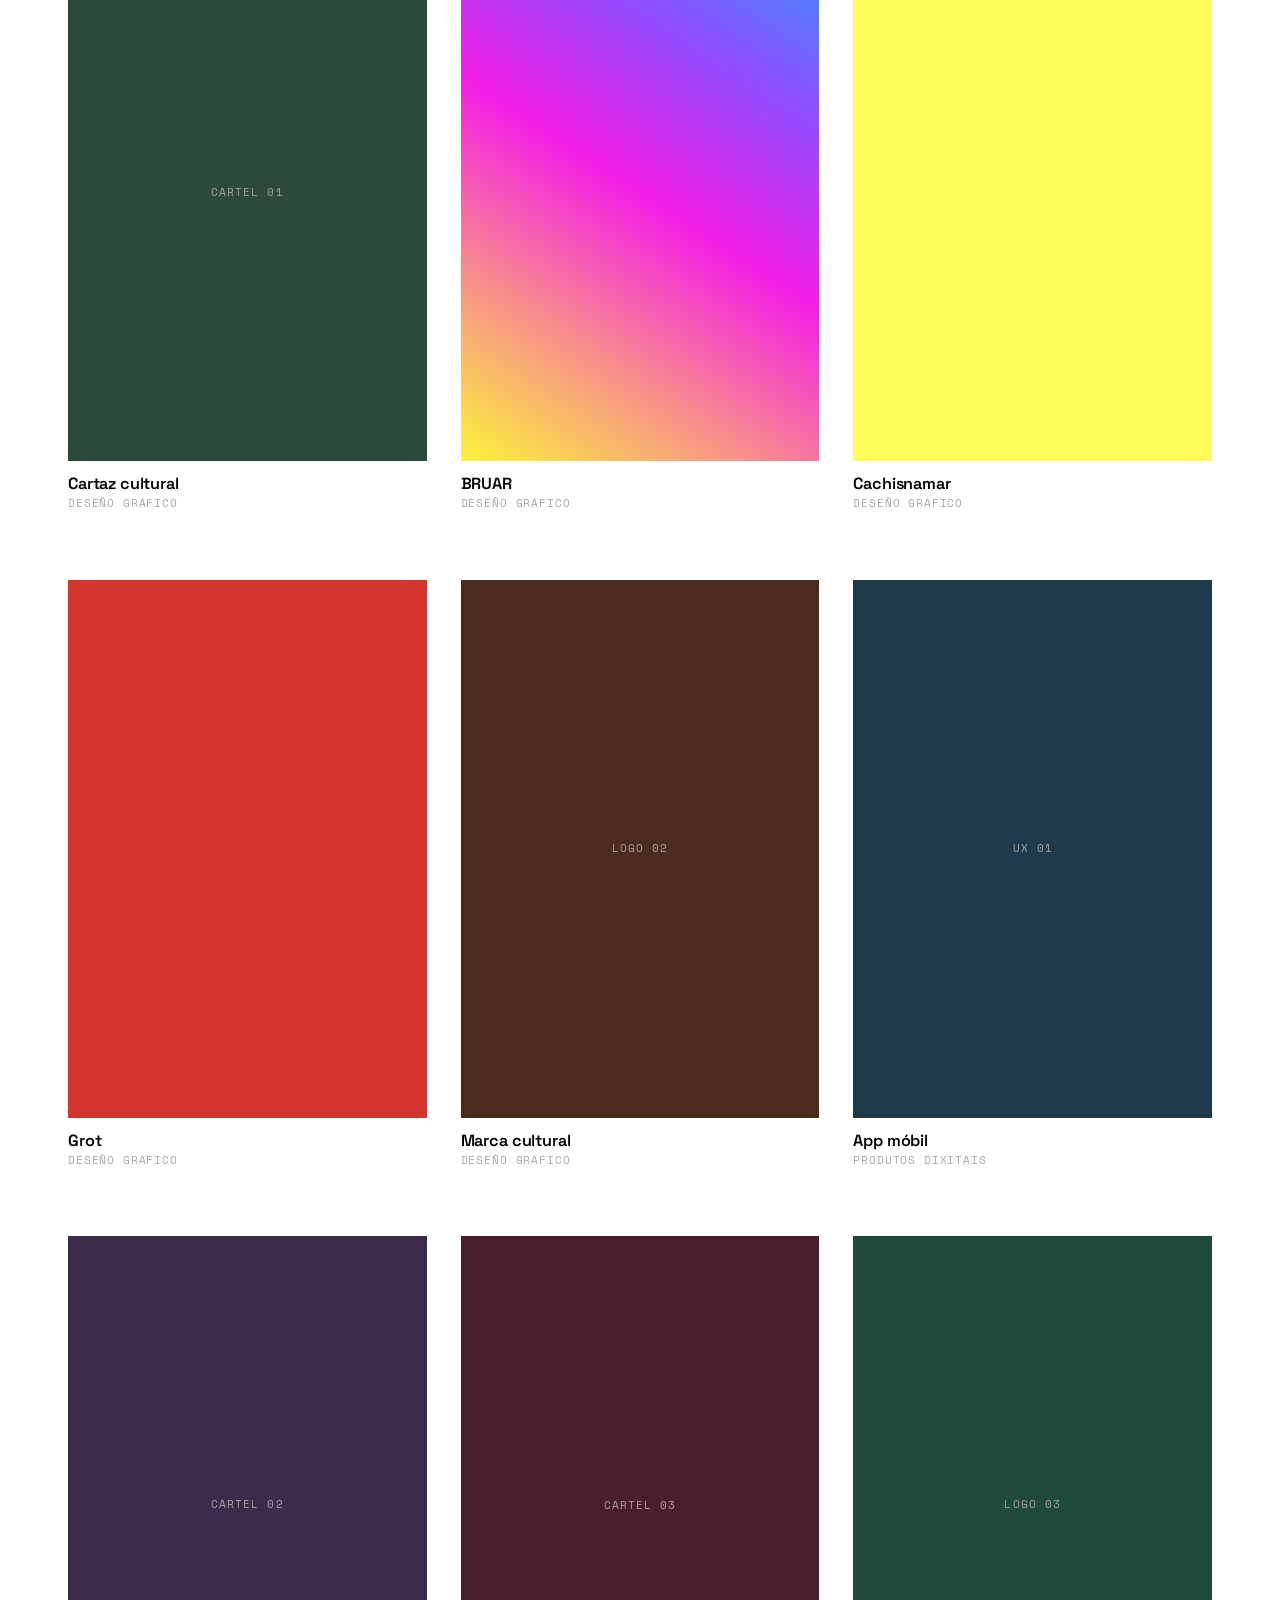
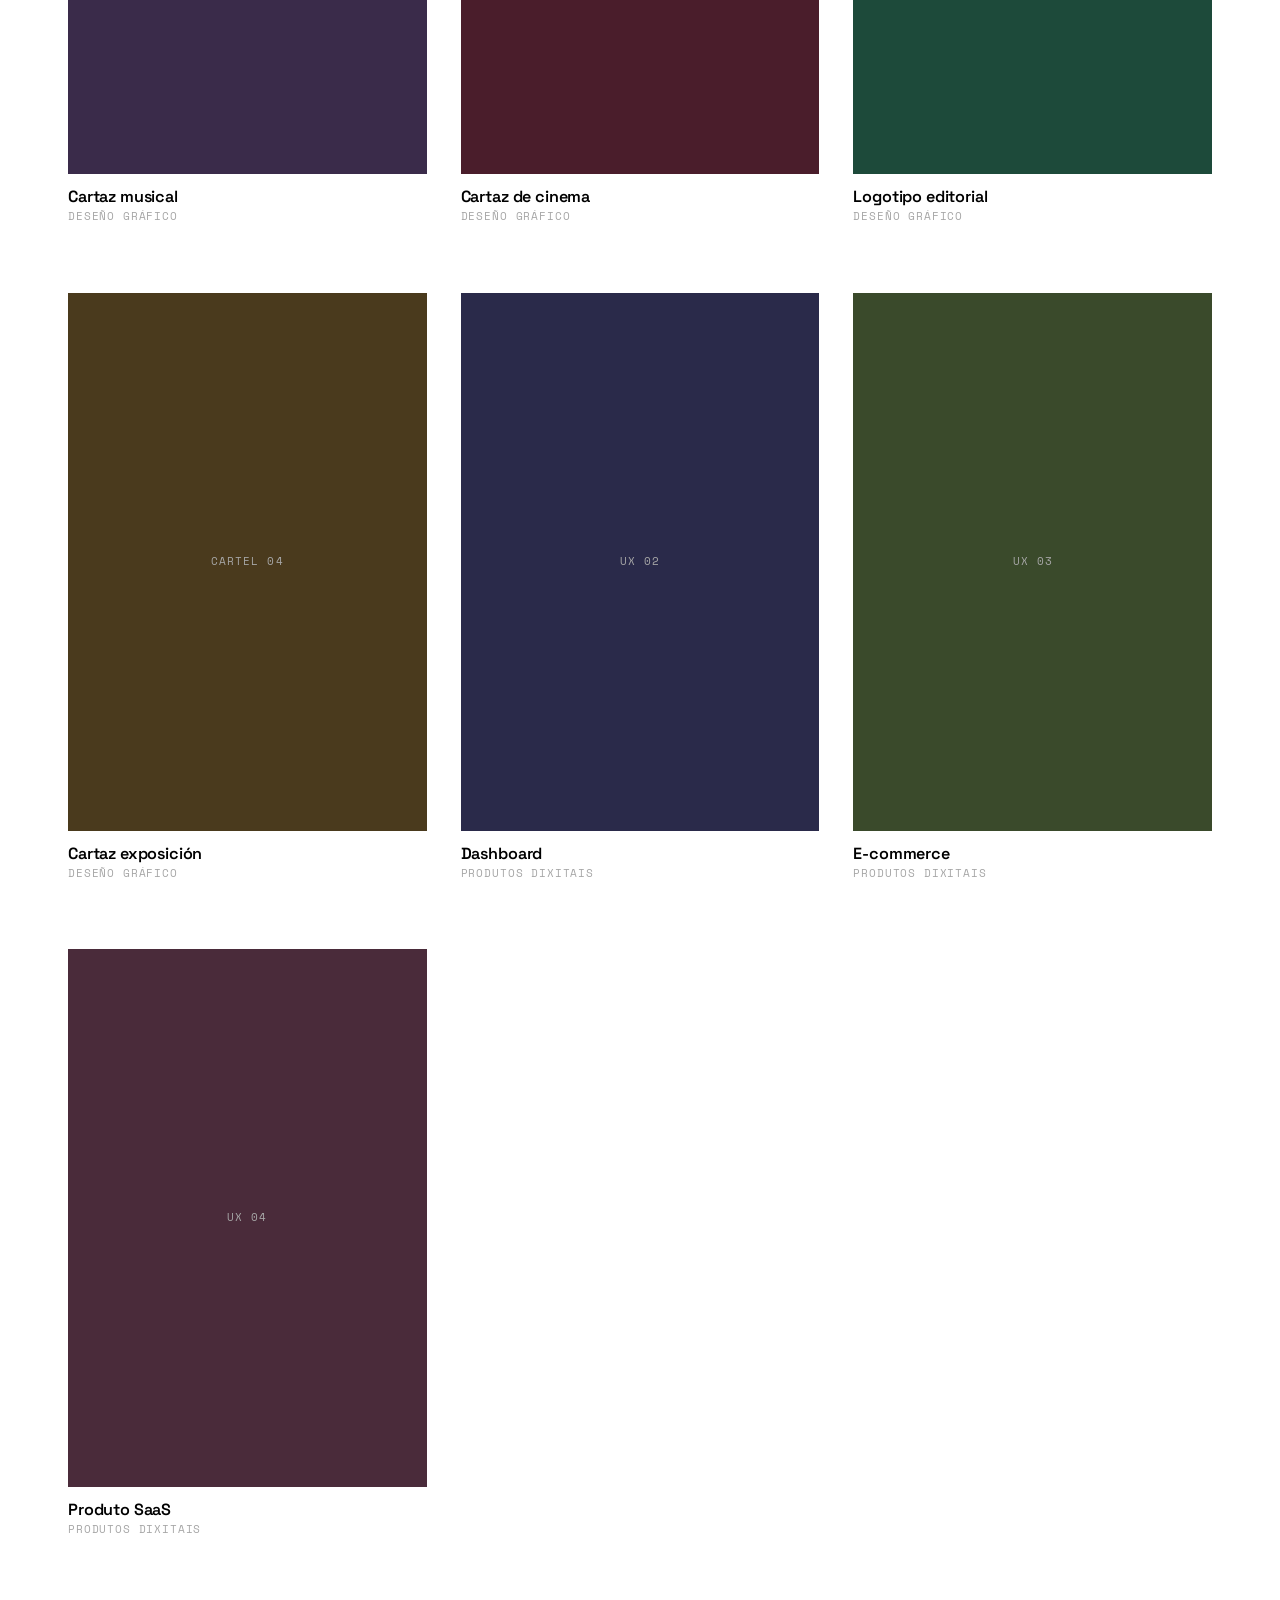
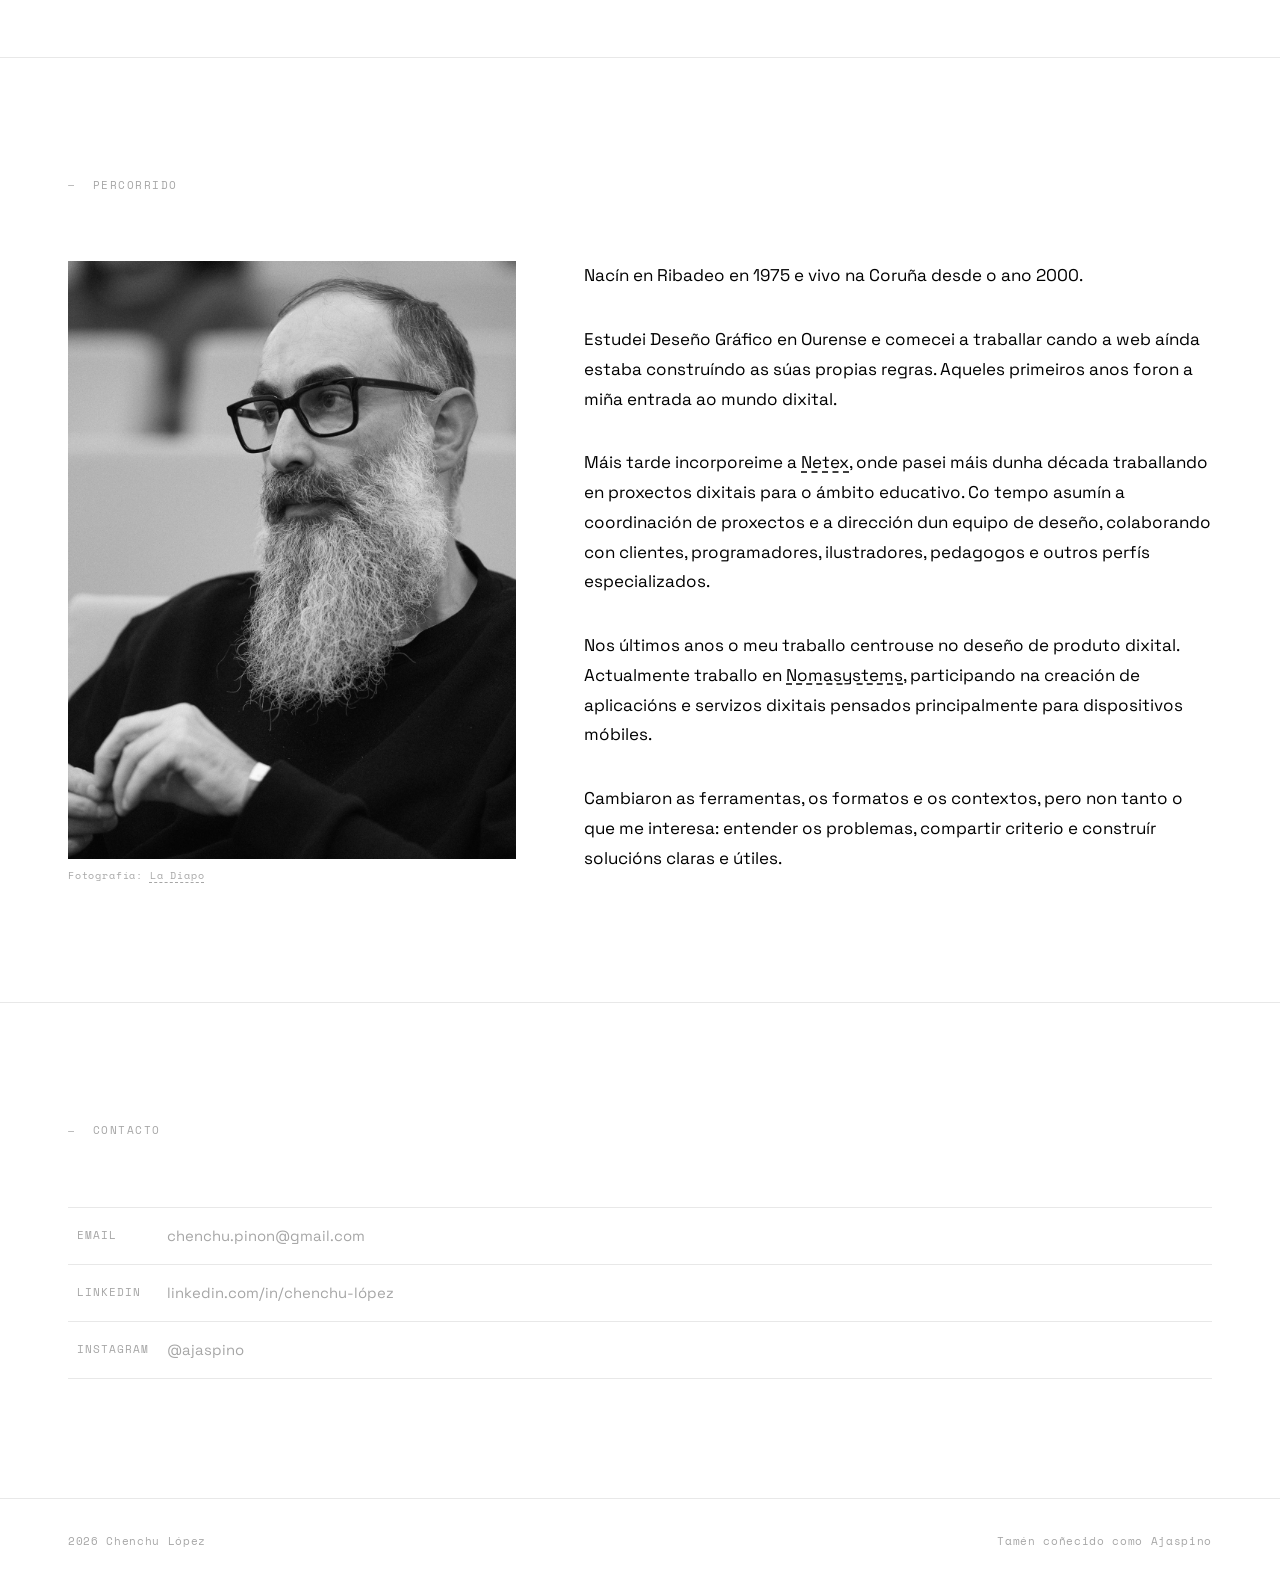
==== commit a8237ece: "feat: estadísticas de visitas sen cookies, páxina 404 - Engade contador de visitas via abacus (names" ====
--- a/index.html
+++ b/index.html
@@ -356,6 +356,7 @@
   </div>
 
   <script src="js/main.js"></script>
+  <script src="js/tracker.js"></script>
 
 </body>
 </html>
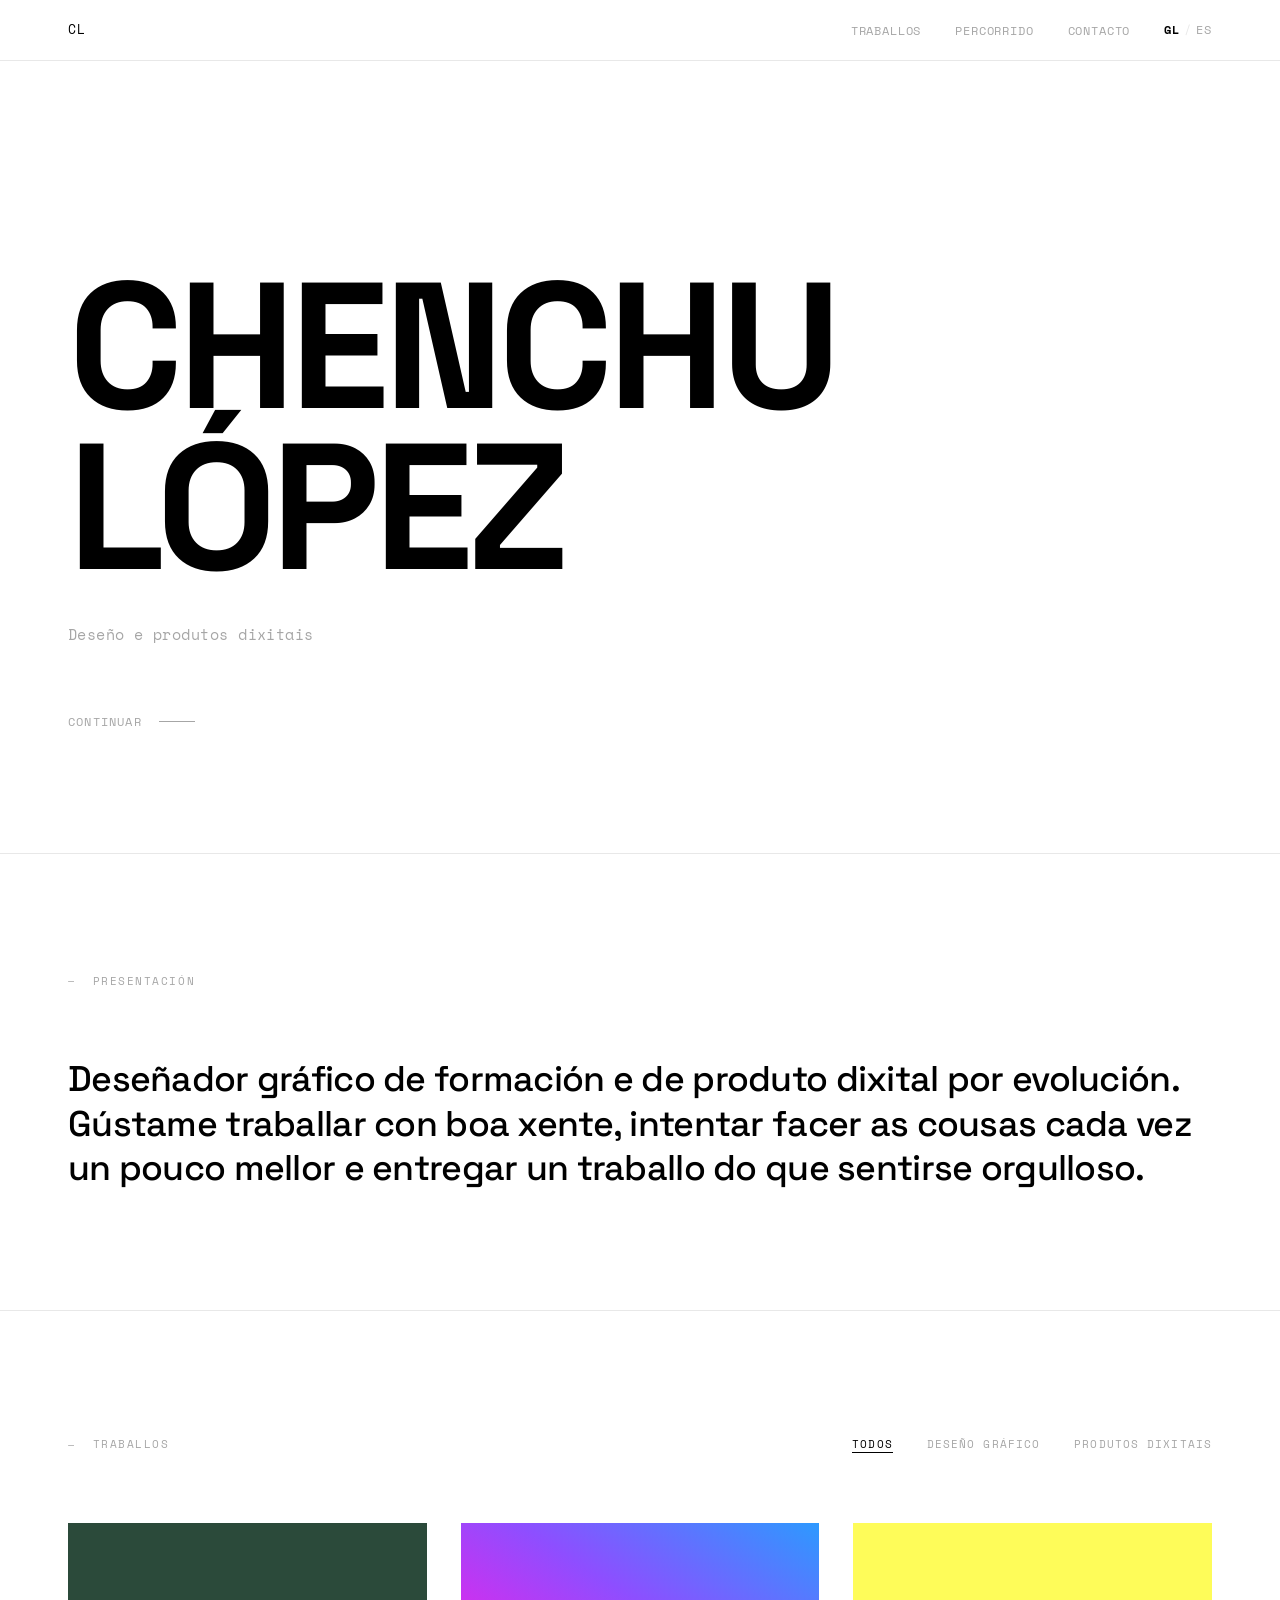
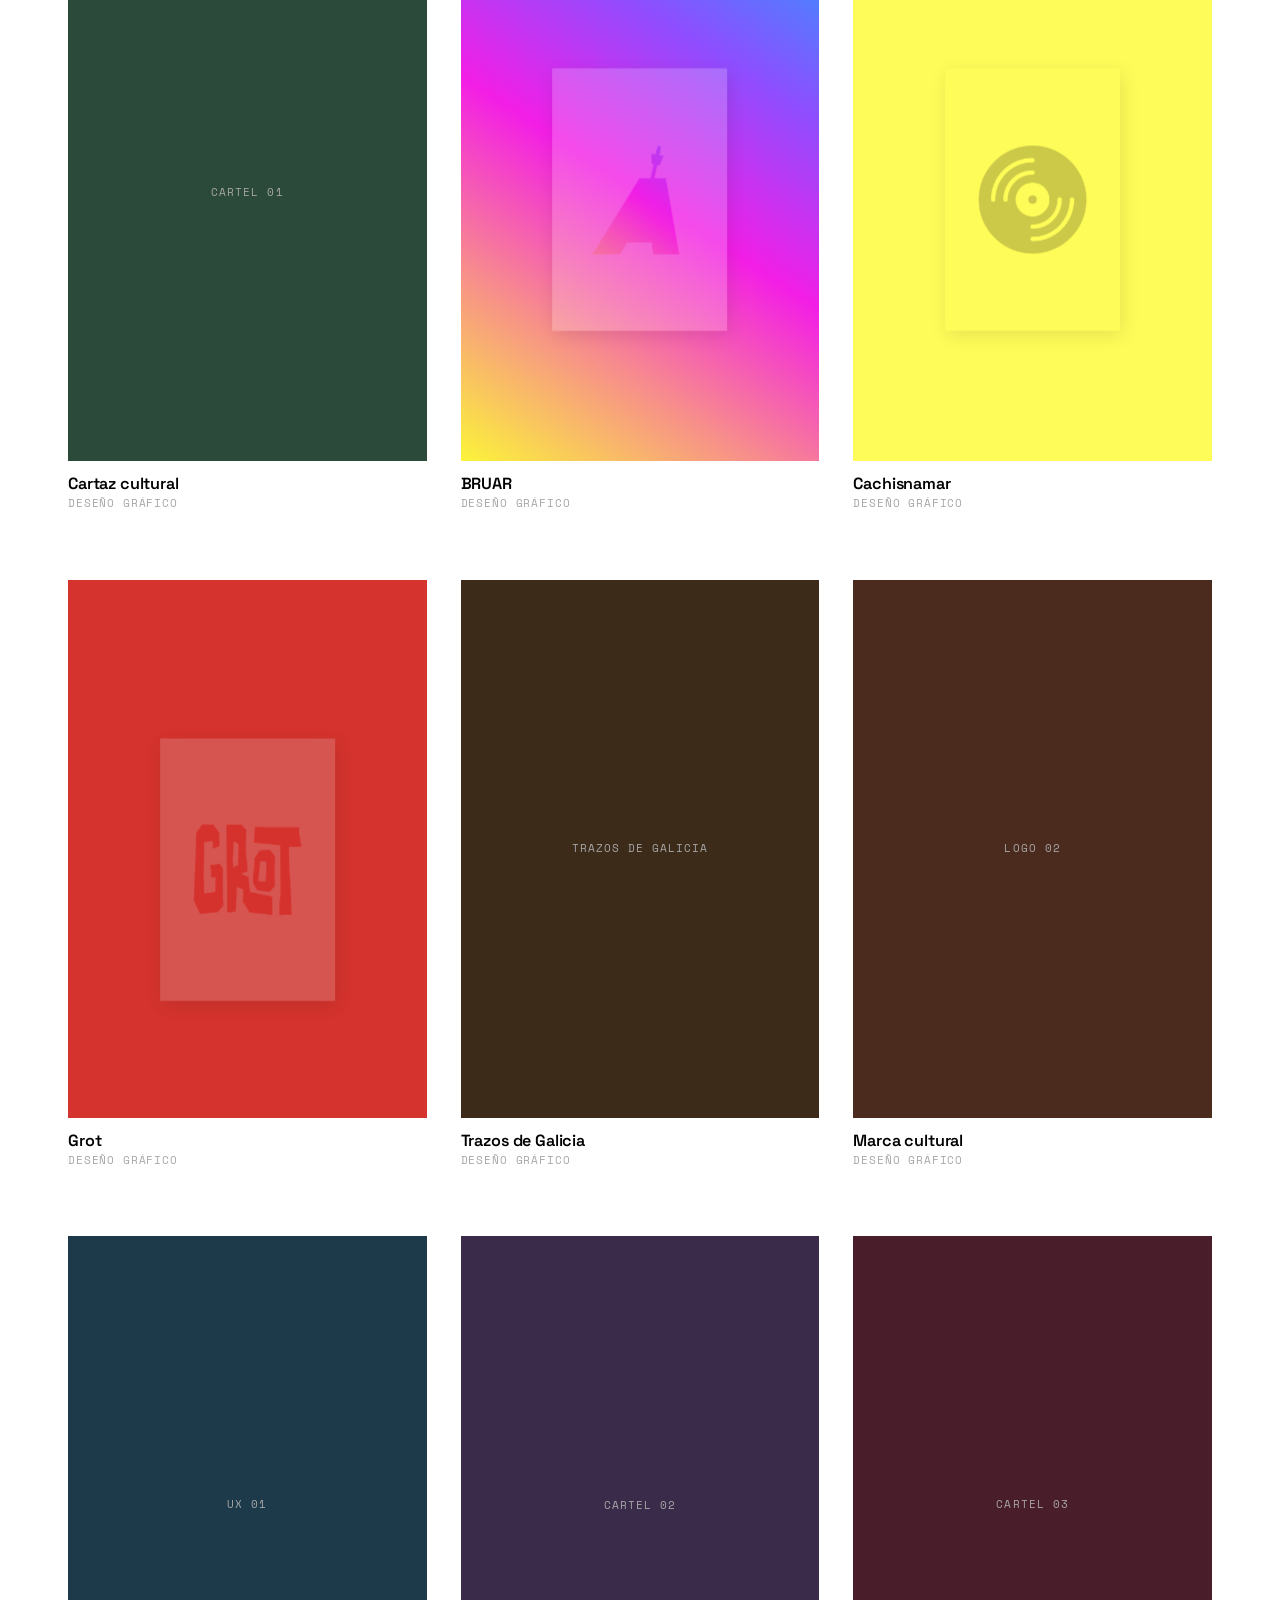
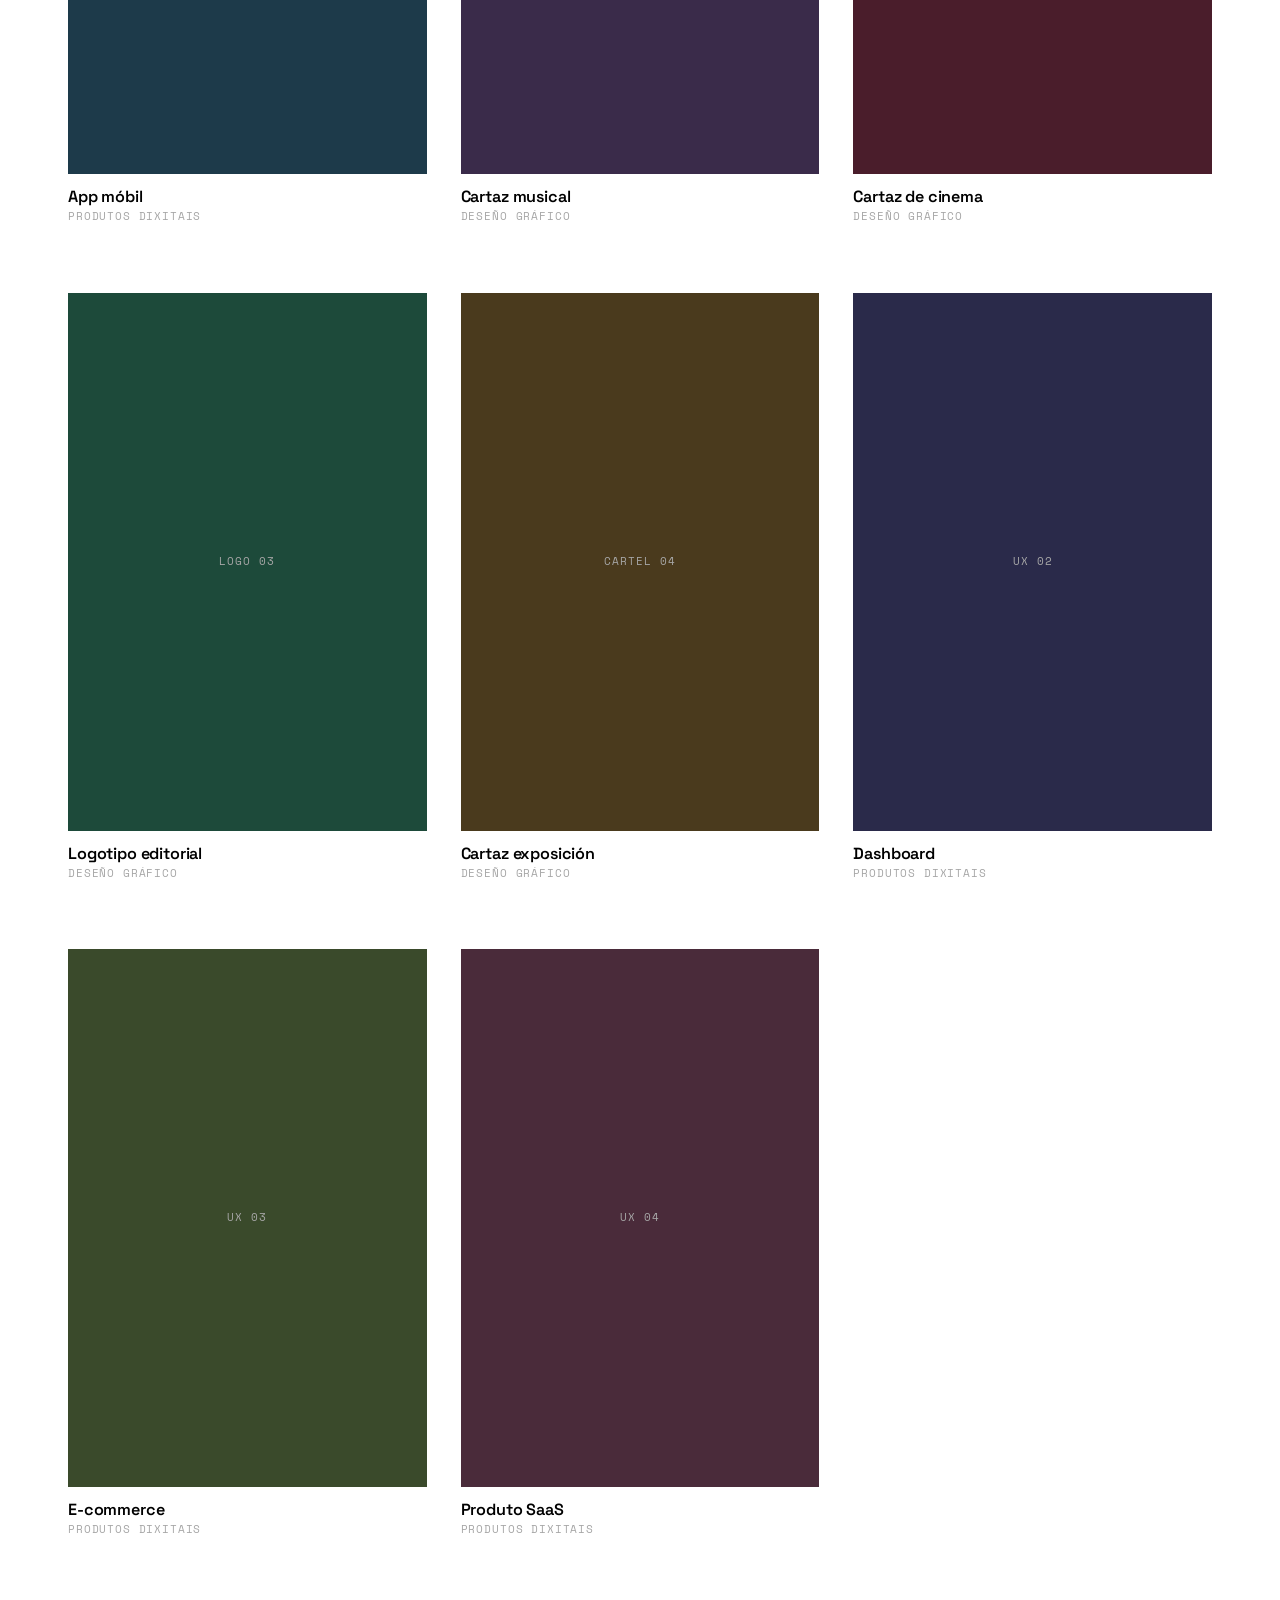
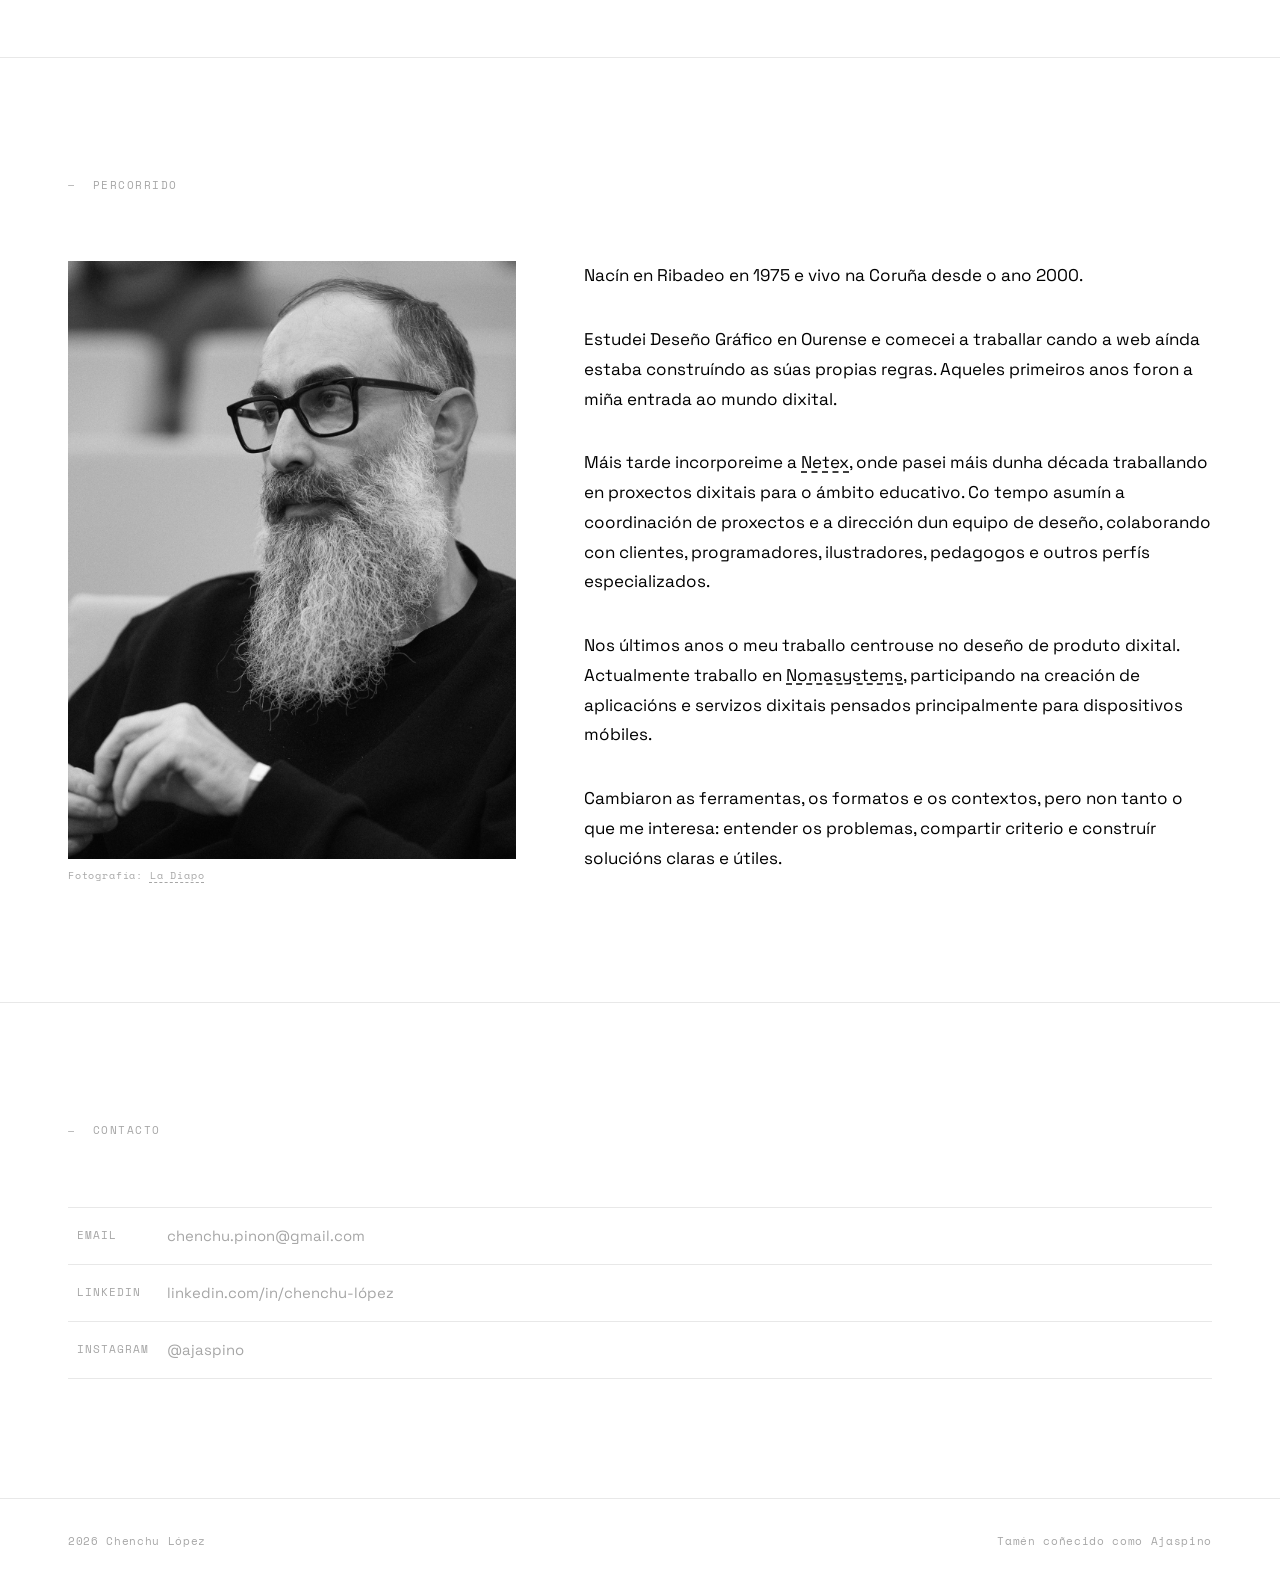
==== commit 75aef907: "feat: engadir proxecto Trazos de Galicia Páxina de proxecto para a portada do catálogo da exposición" ====
--- a/index.html
+++ b/index.html
@@ -155,6 +155,17 @@
             </div>
           </a>
 
+          <a class="work-item" data-category="grafico"
+               href="work/trazos.html"
+               style="--card-bg: #3D2B1A"
+               role="listitem">
+            <div class="work-item-image"><div class="work-placeholder">Trazos de Galicia</div></div>
+            <div class="work-item-info">
+              <span class="work-item-title">Trazos de Galicia</span>
+              <span class="work-item-tag" data-i18n="works.graphic.title">Deseño Gráfico</span>
+            </div>
+          </a>
+
           <div class="work-item" data-category="grafico"
                data-src="img/works/logos/logo-02.jpg"
                data-caption-gl="Marca cultural"
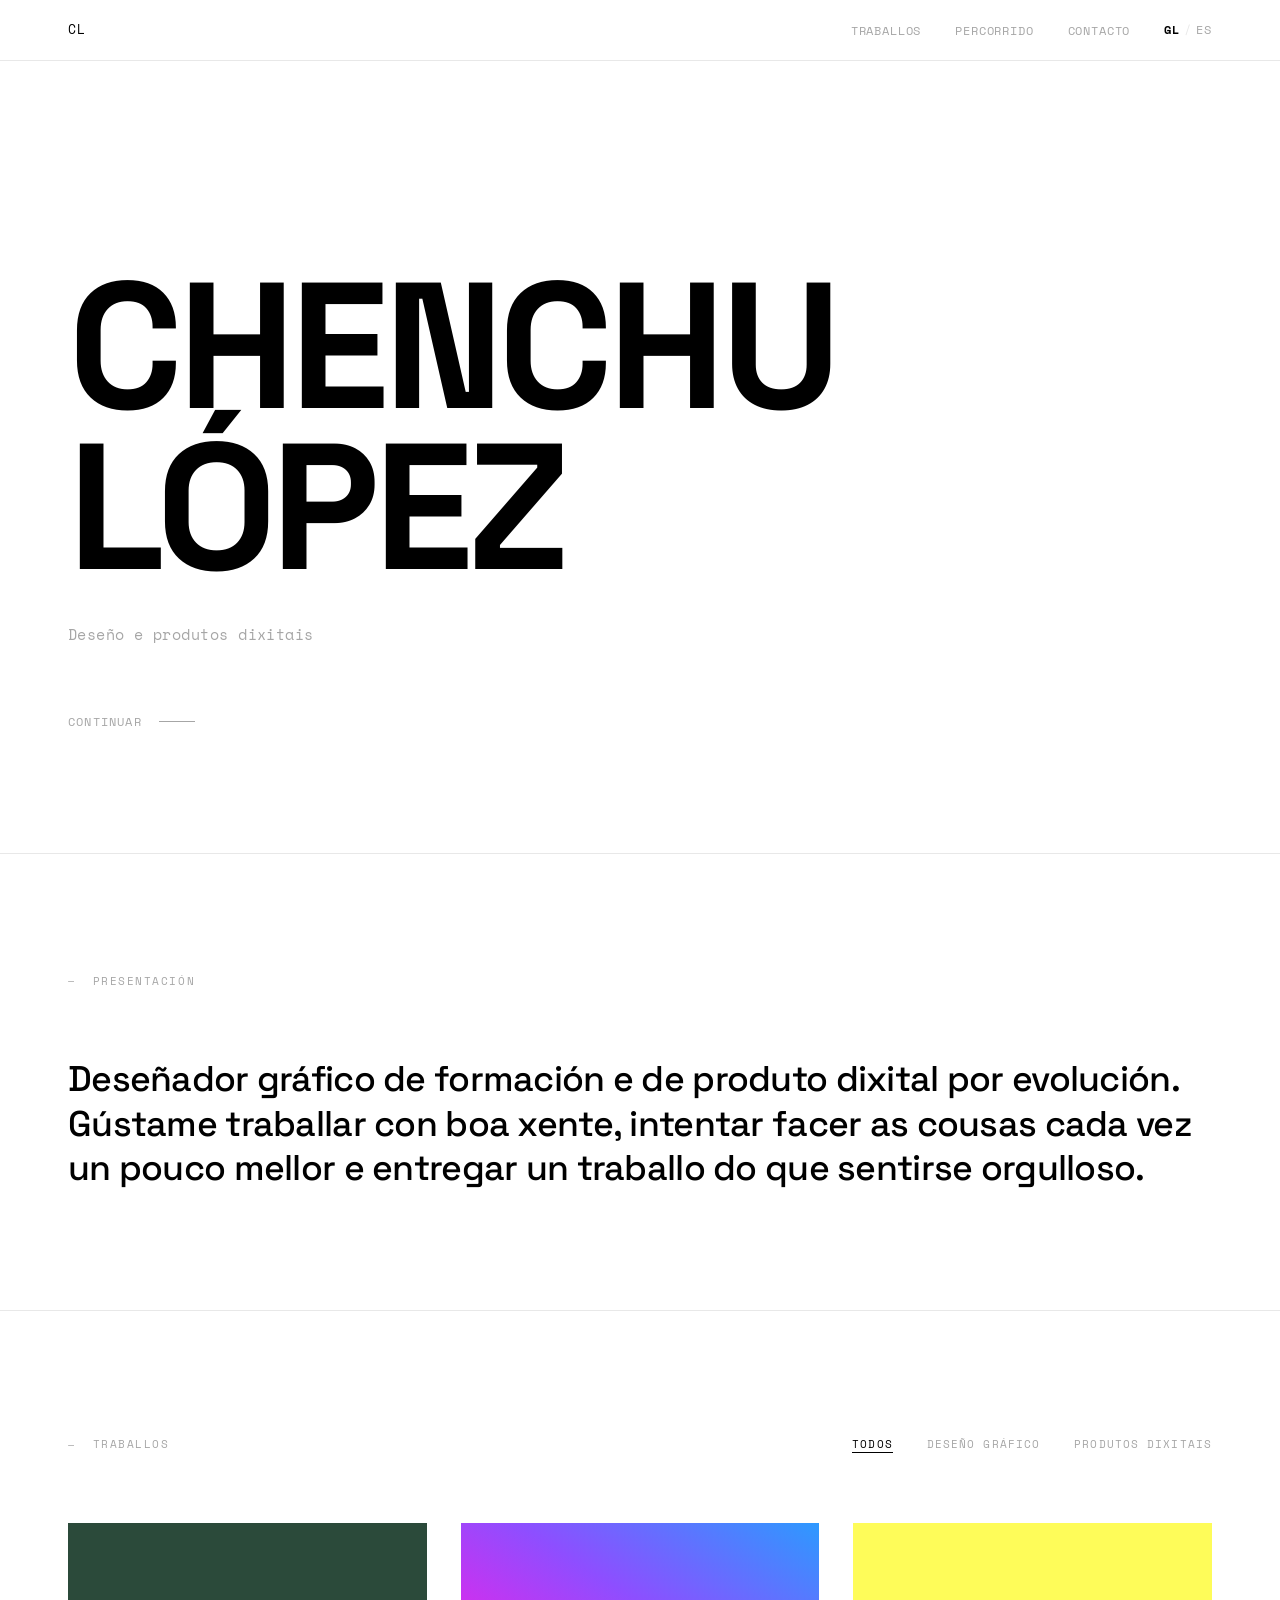
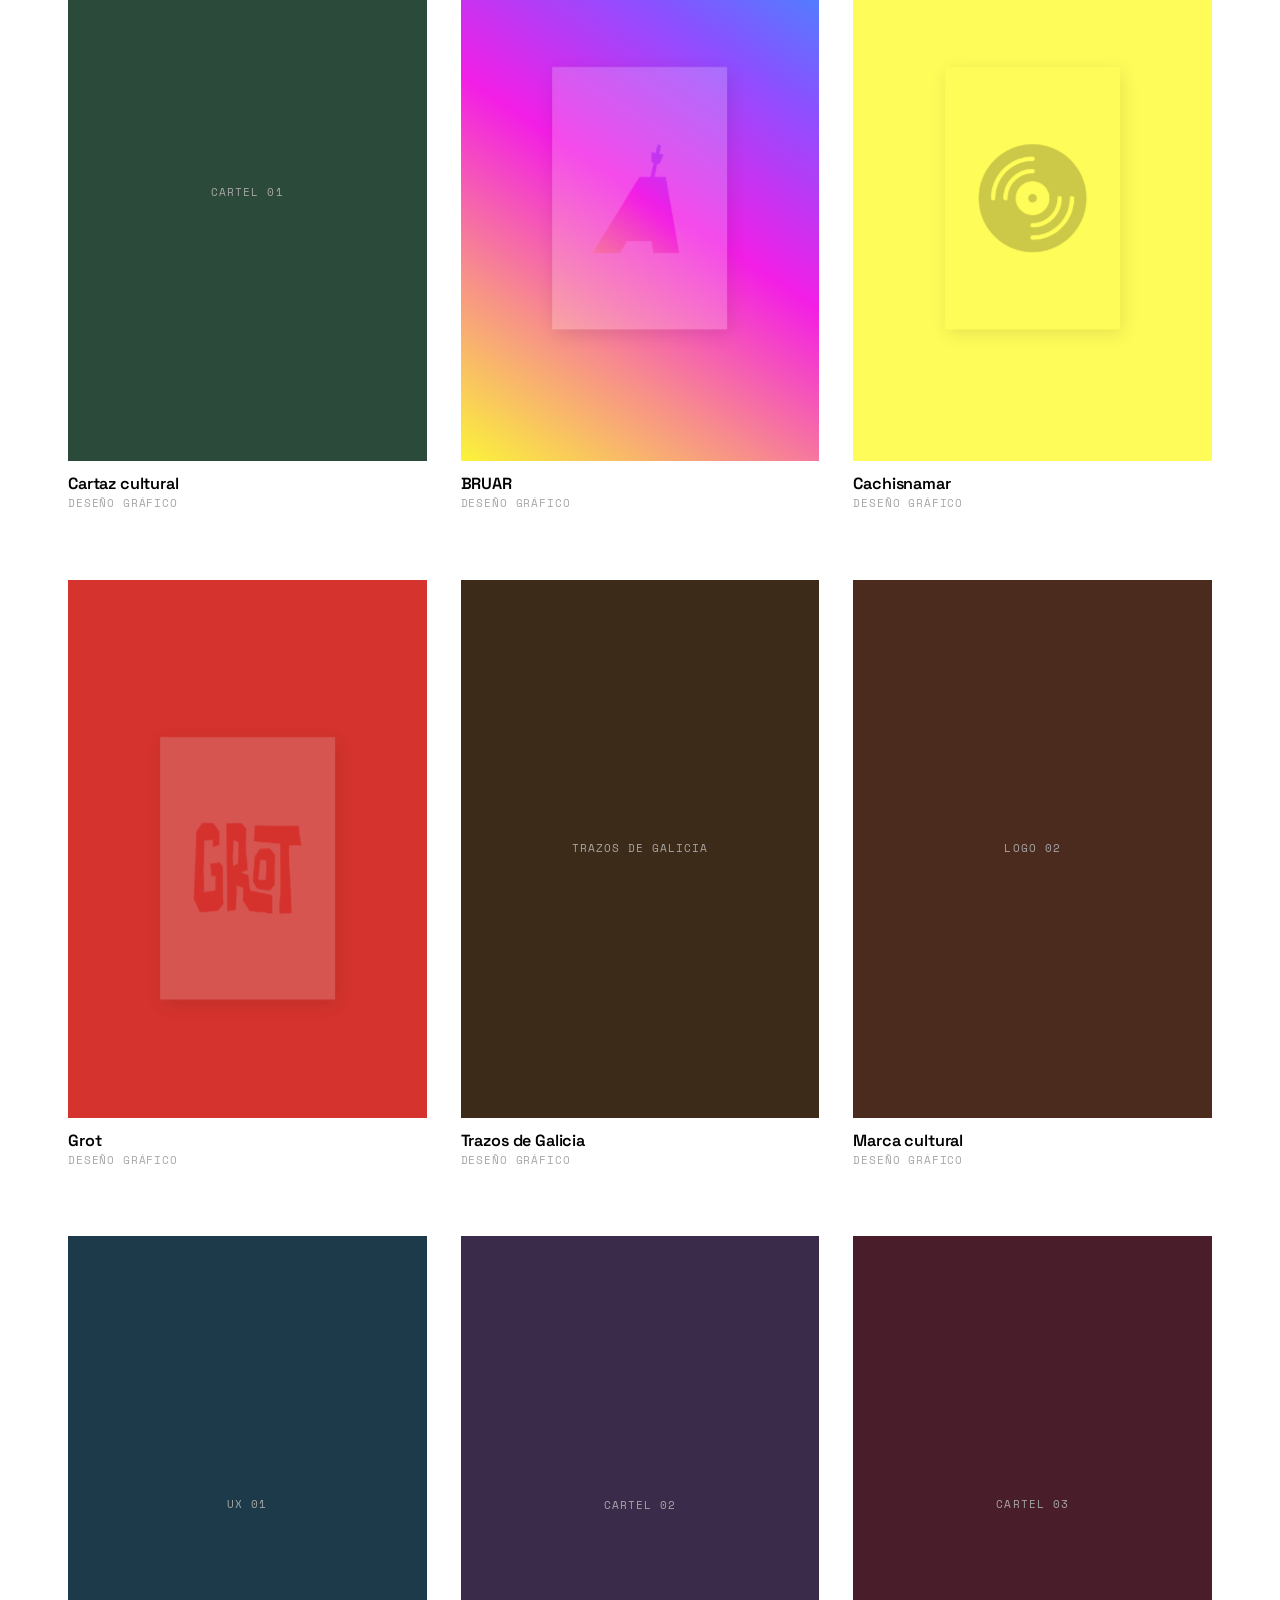
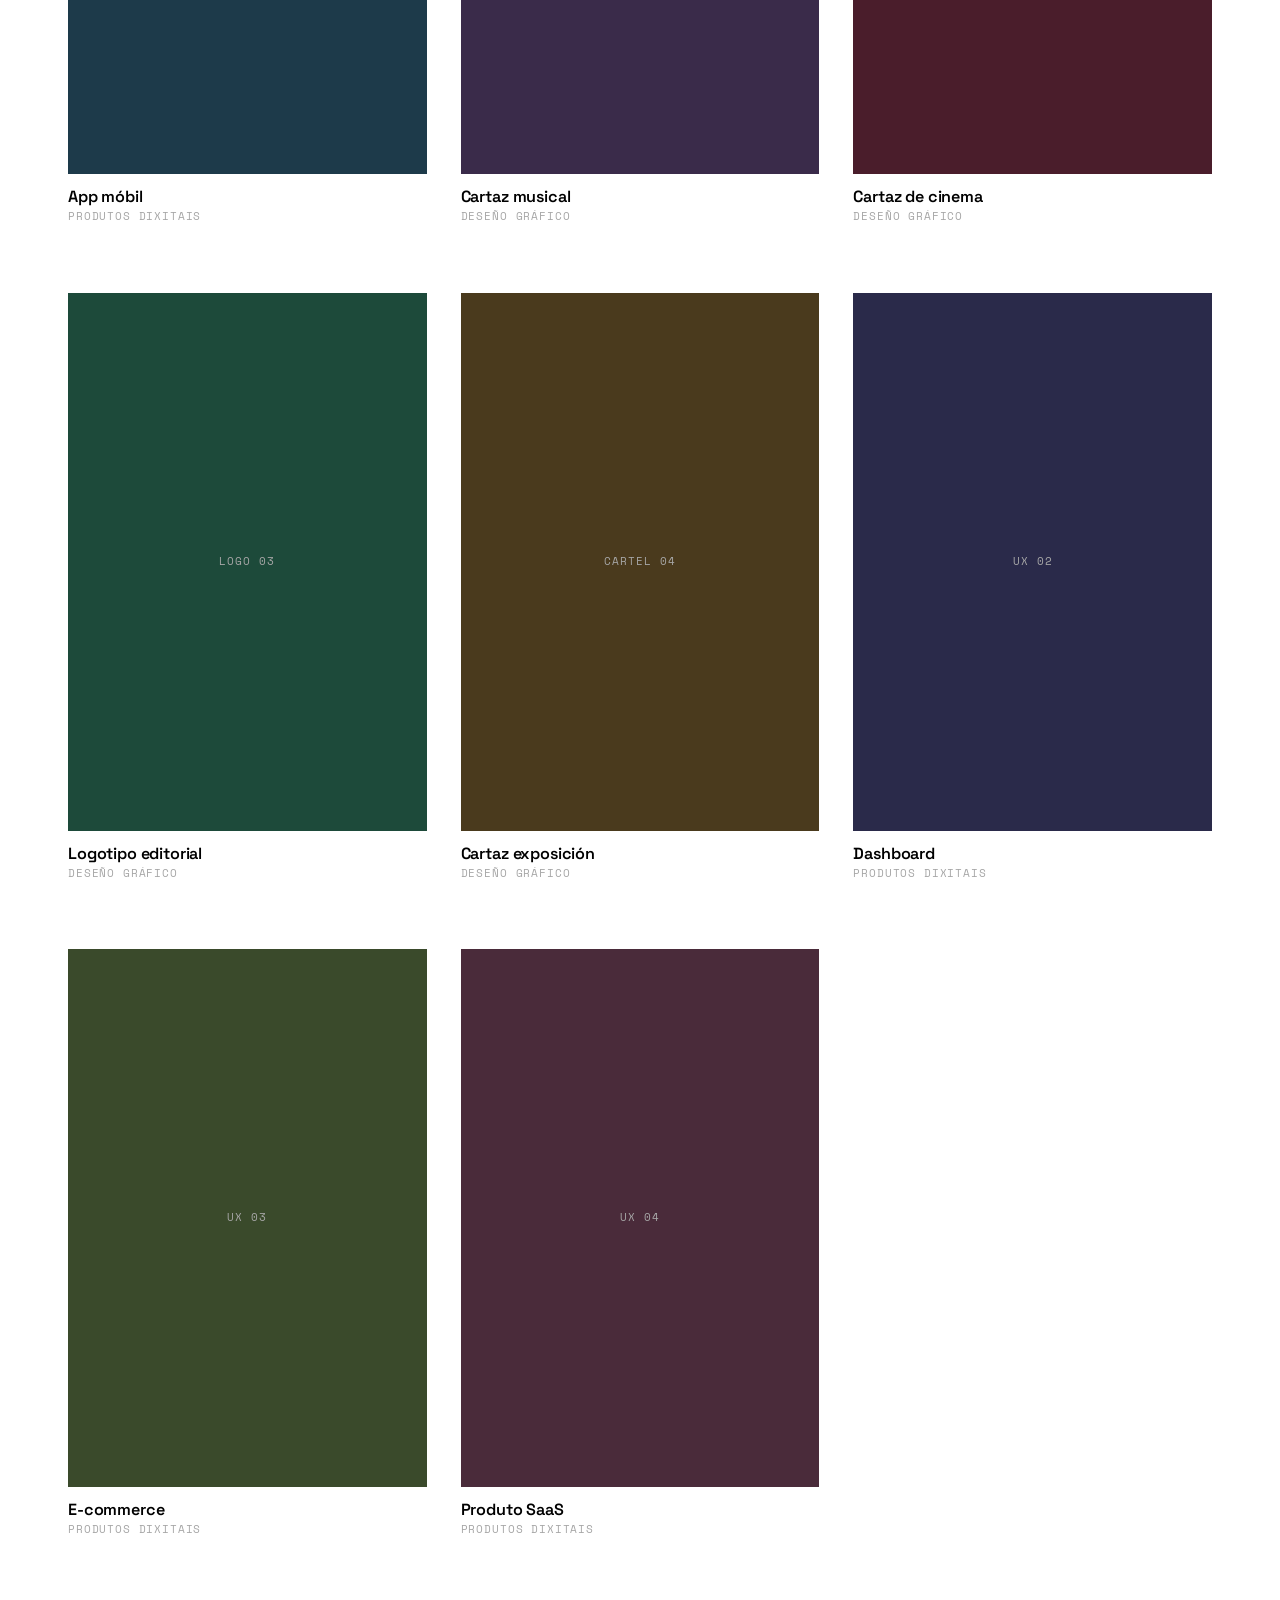
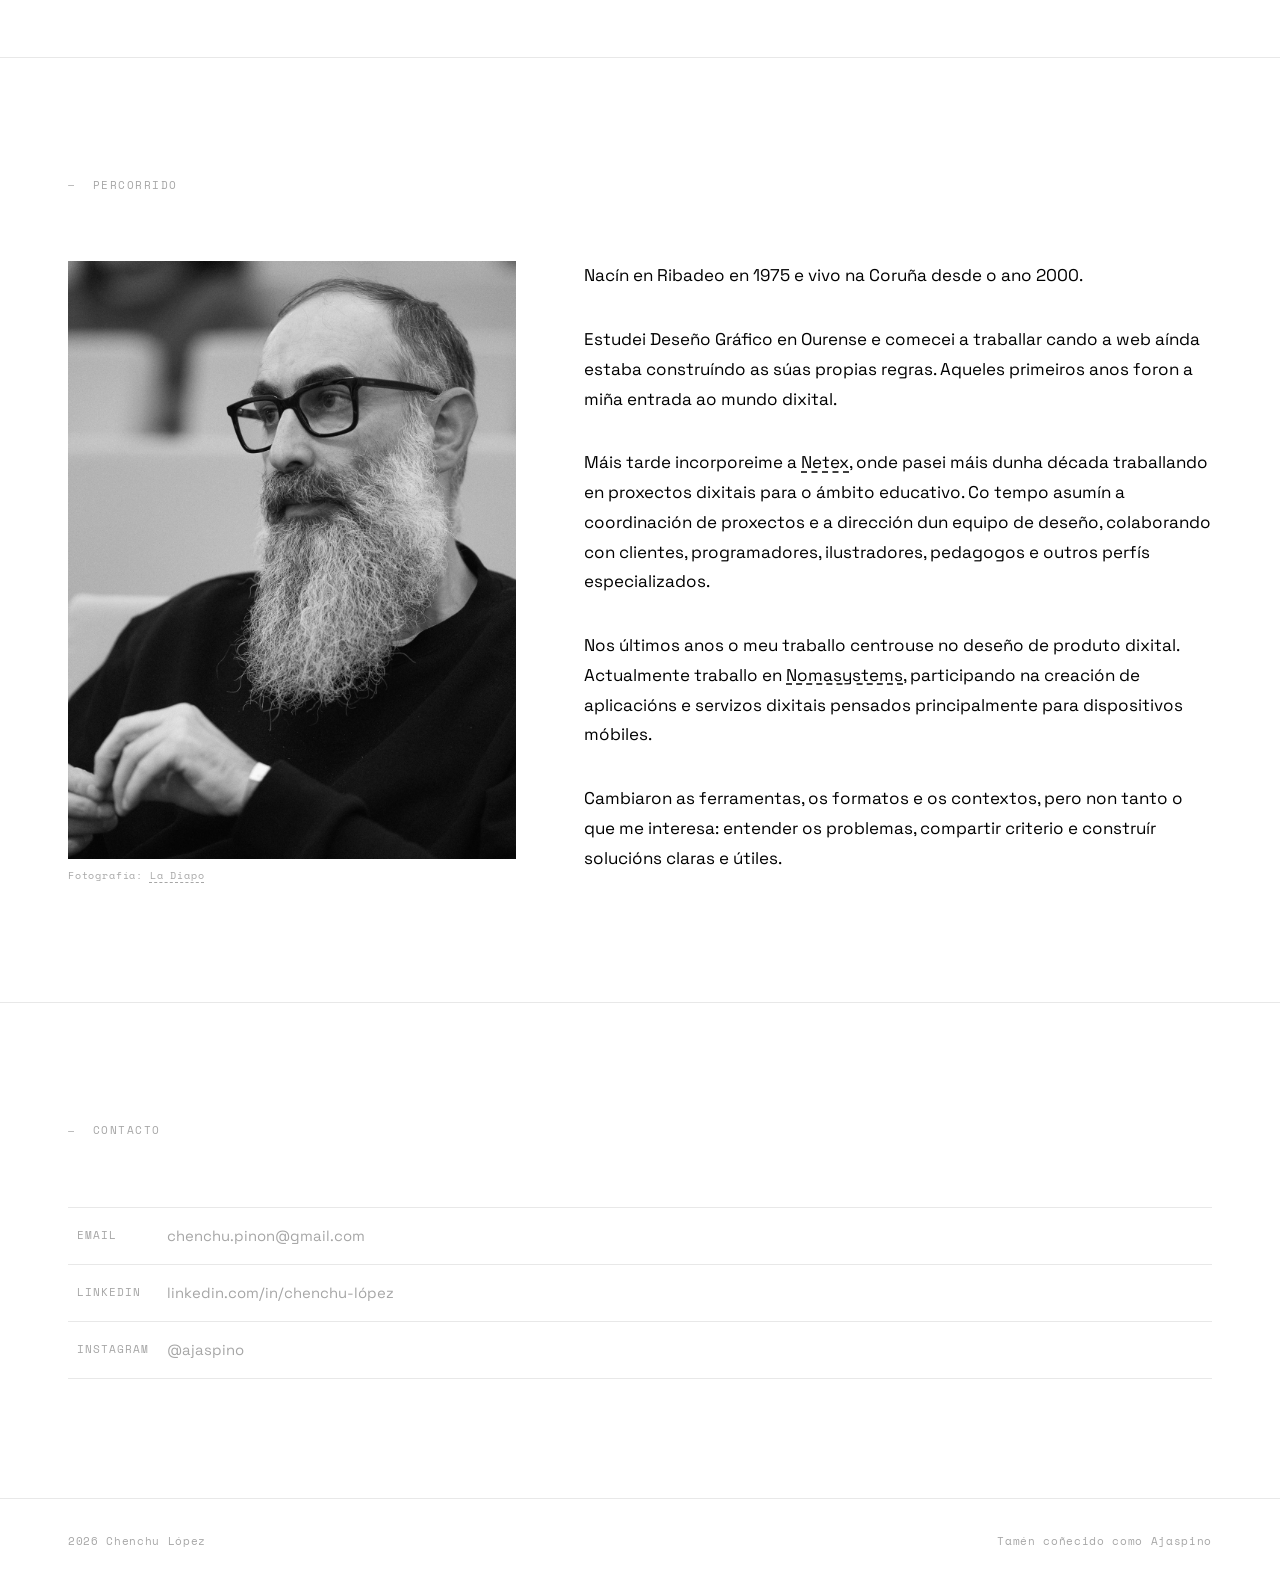
==== commit 5511ca82: "fix: etiquetas de filtro abreviadas en mobile portrait En pantallas ≤600px portrait, 'Deseño Gráfico" ====
--- a/index.html
+++ b/index.html
@@ -102,8 +102,14 @@
           <p class="section-label" id="works-heading" data-i18n="works.label">Traballos</p>
           <ul class="works-filters" role="list" aria-label="Filtrar por categoría">
             <li><button class="is-active" data-filter="all" data-i18n="works.filter.all">Todos</button></li>
-            <li><button data-filter="grafico" data-i18n="works.graphic.title">Deseño Gráfico</button></li>
-            <li><button data-filter="dixital" data-i18n="works.digital.title">Produtos Dixitais</button></li>
+            <li><button data-filter="grafico">
+              <span class="filter-label--full" data-i18n="works.graphic.title">Deseño Gráfico</span>
+              <span class="filter-label--short" data-i18n="works.graphic.short">D. Gráfico</span>
+            </button></li>
+            <li><button data-filter="dixital">
+              <span class="filter-label--full" data-i18n="works.digital.title">Produtos Dixitais</span>
+              <span class="filter-label--short" data-i18n="works.digital.short">P. Dixitais</span>
+            </button></li>
           </ul>
         </div>
 
--- a/css/styles.css
+++ b/css/styles.css
@@ -344,6 +344,13 @@
   border-color: var(--ink);
 }
 
+.filter-label--short { display: none; }
+
+@media (max-width: 600px) and (orientation: portrait) {
+  .filter-label--full  { display: none; }
+  .filter-label--short { display: inline; }
+}
+
 .works-grid {
   display: grid;
   grid-template-columns: repeat(12, 1fr);
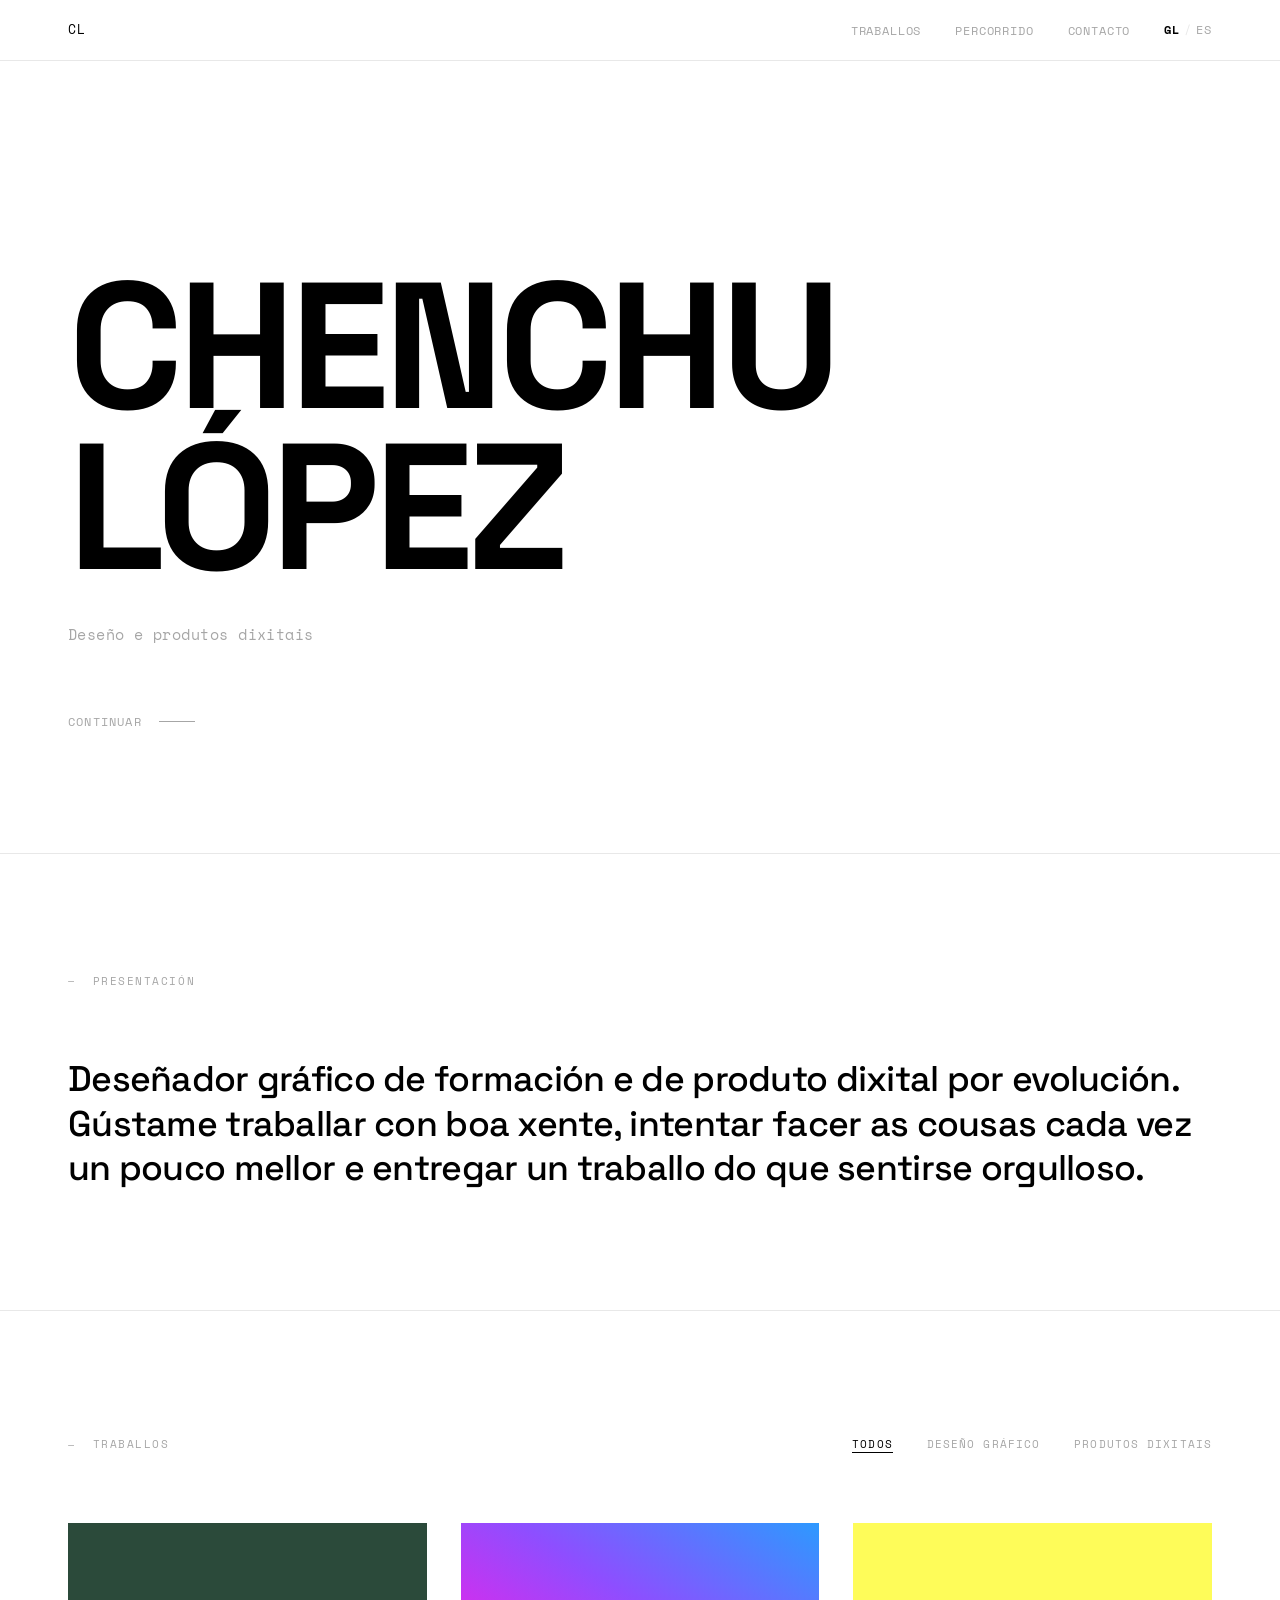
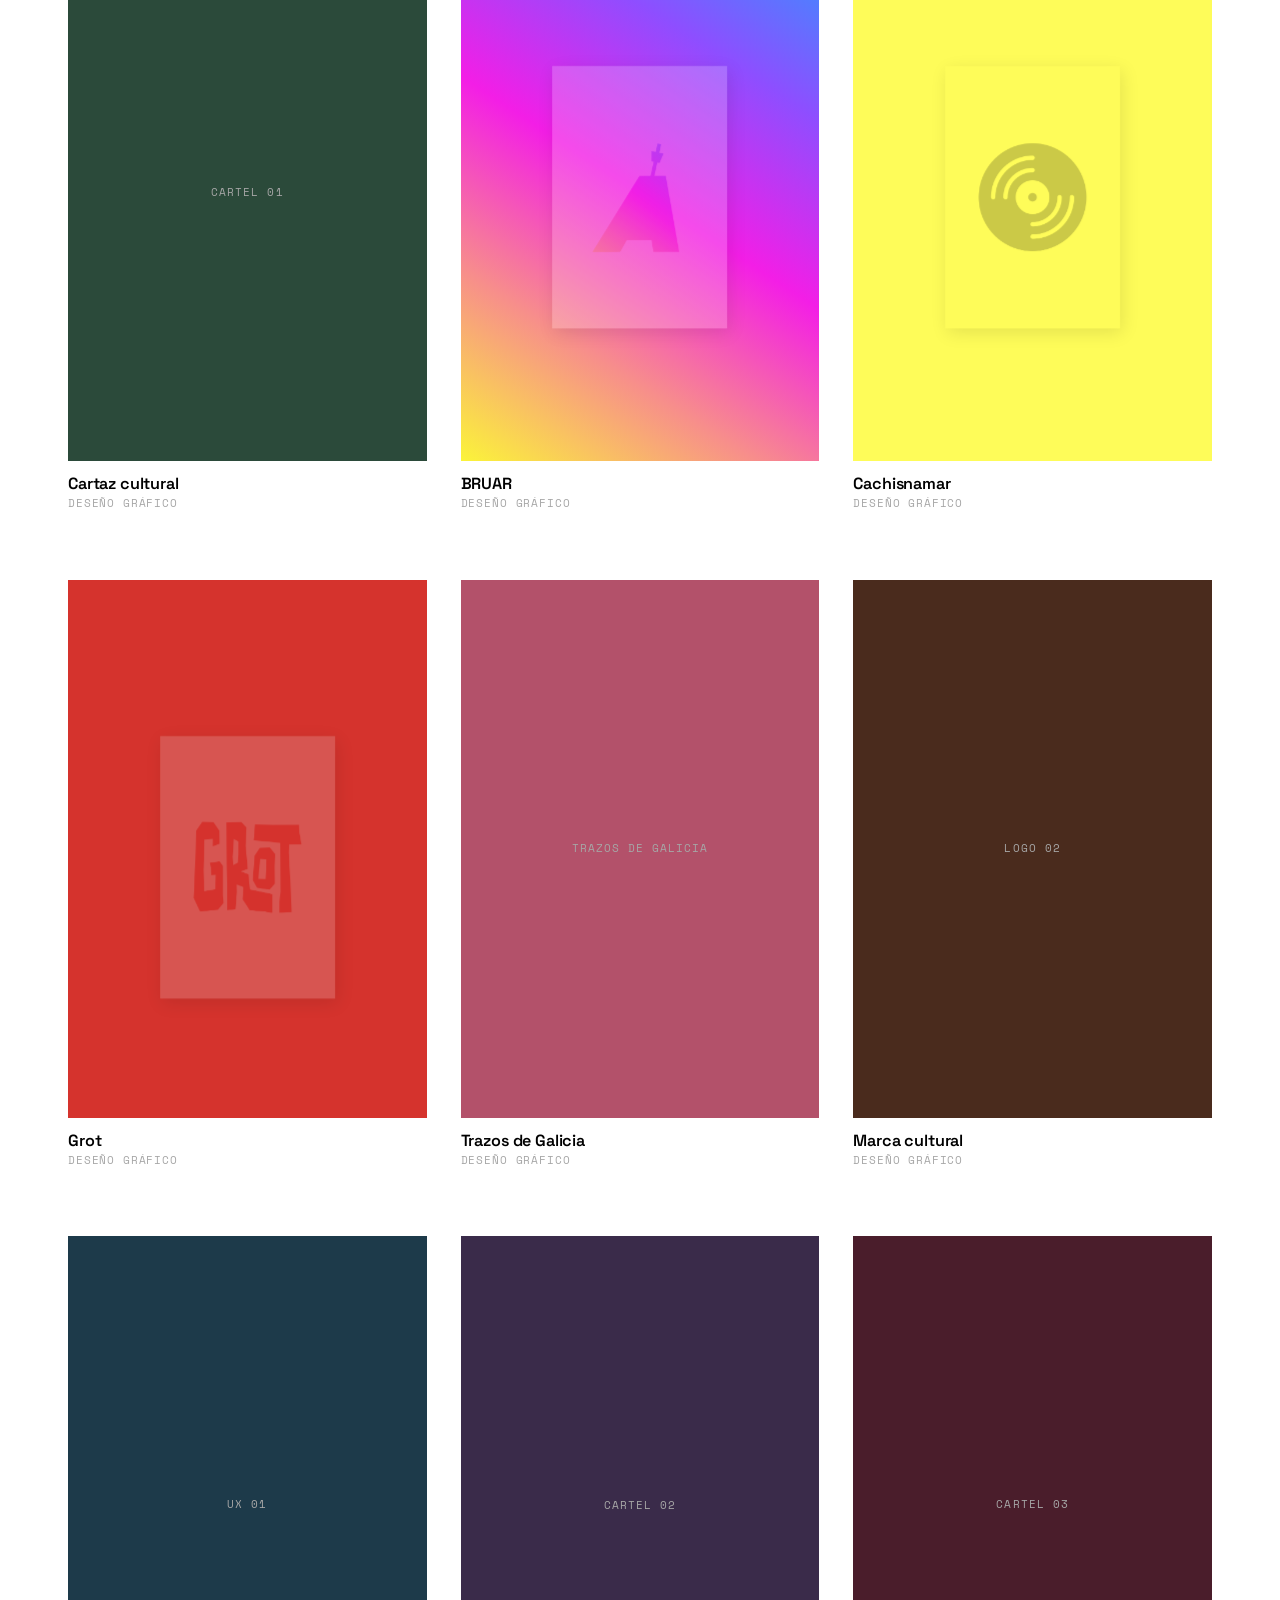
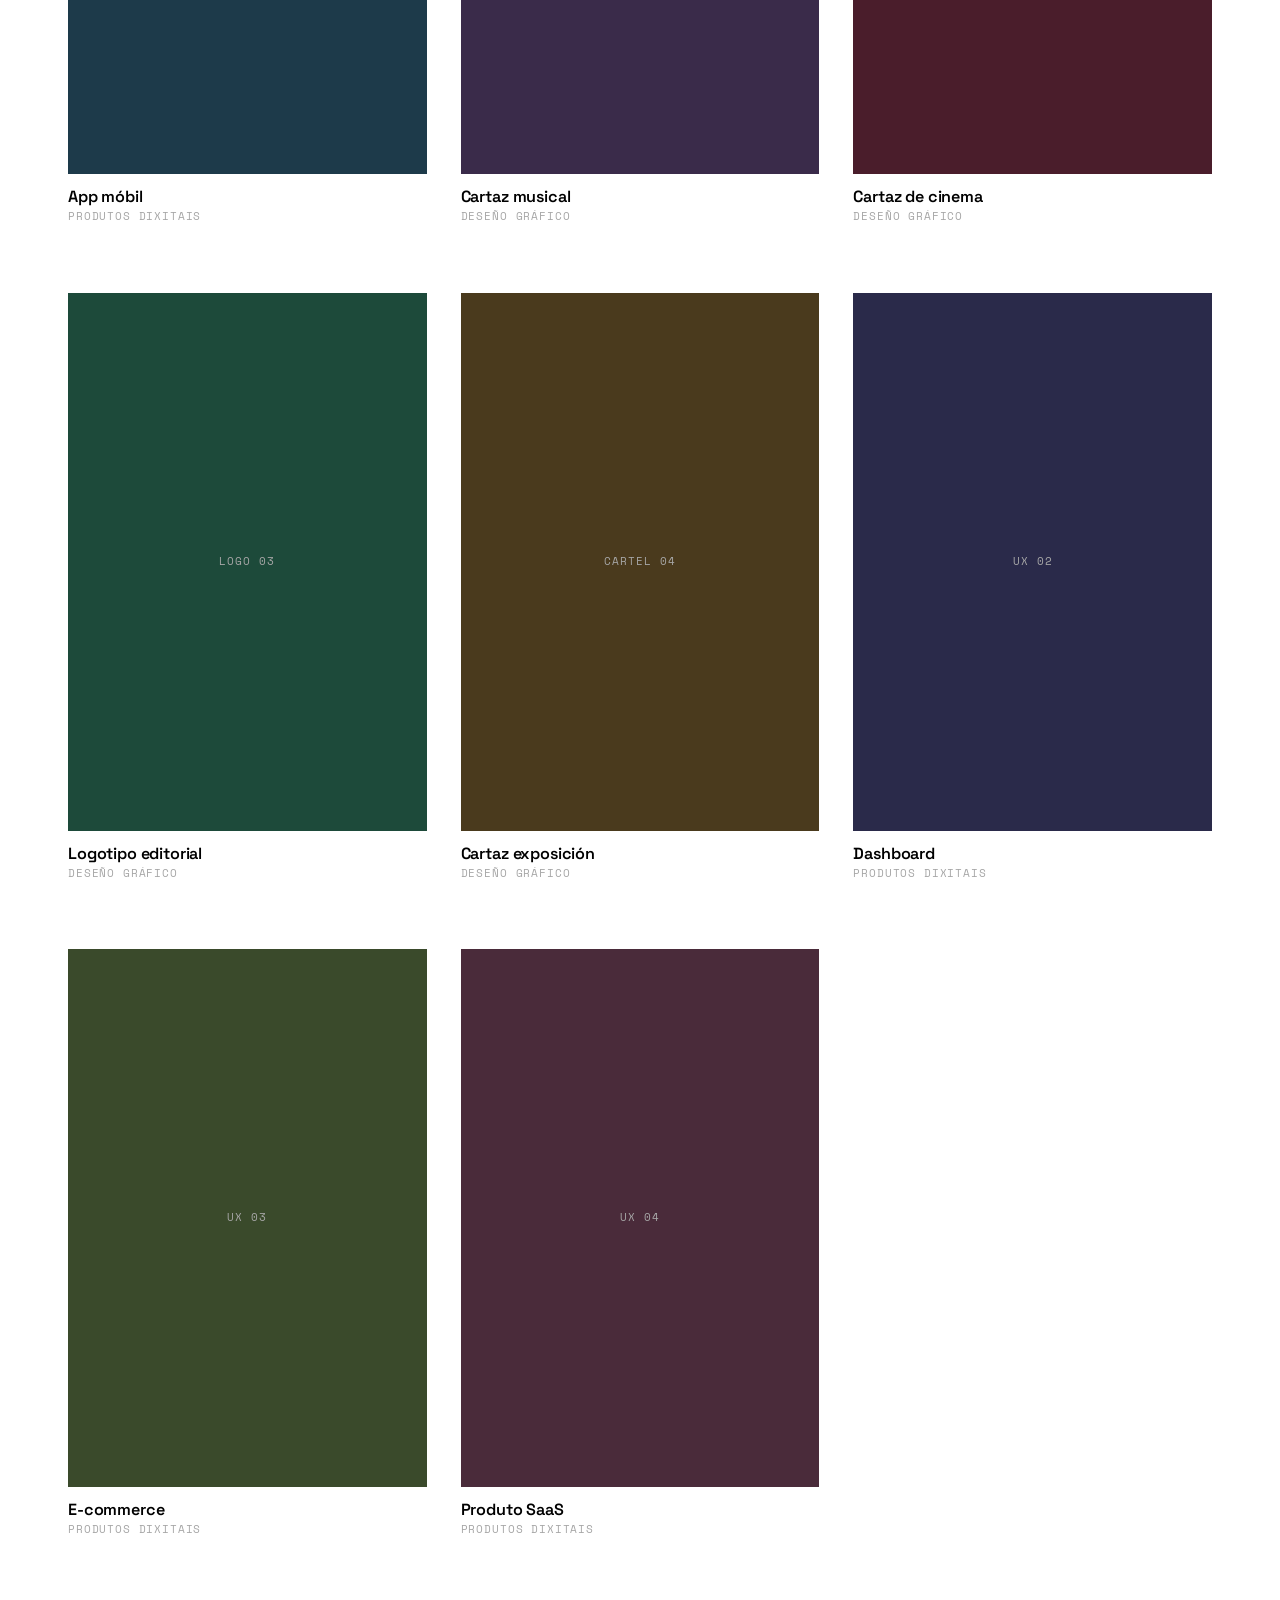
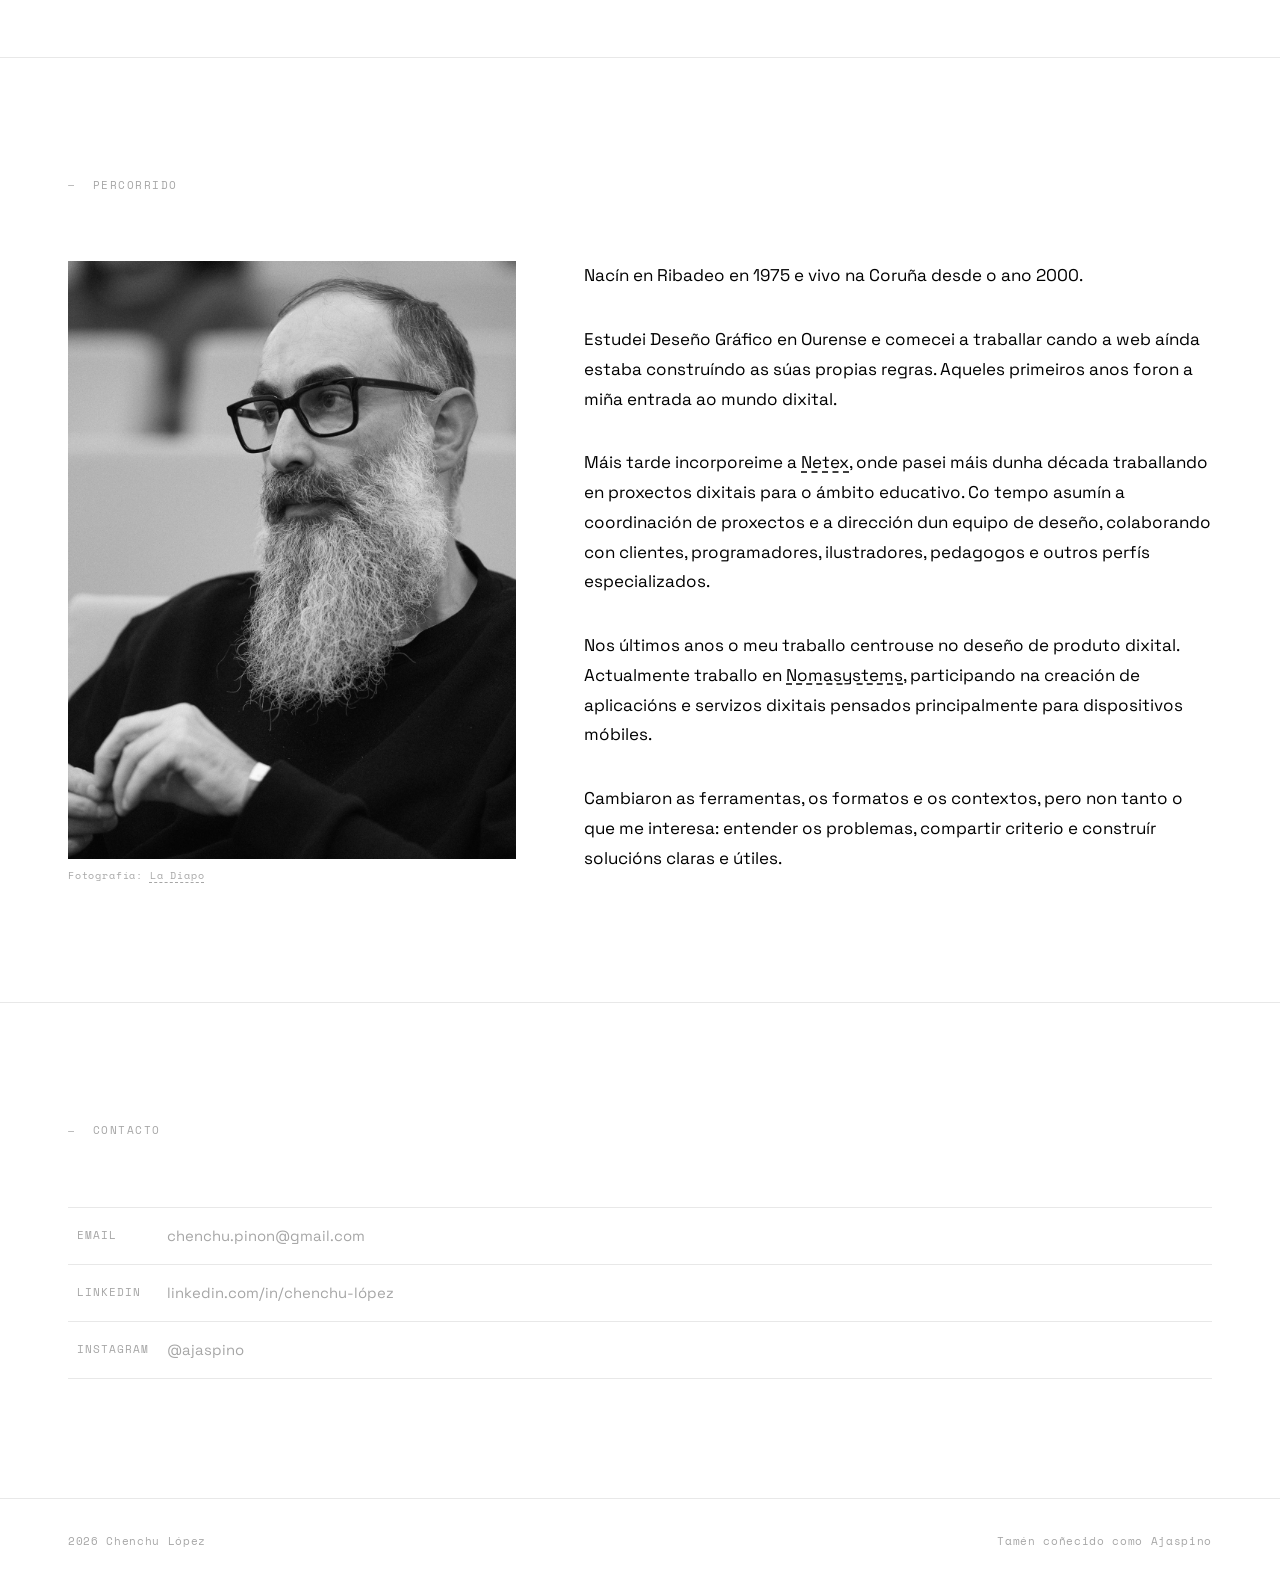
==== commit 67272c28: "fix: cor de fondo da tarxeta Trazos de Galicia (#B3516A) Co-Authored-By: Claude Sonnet 4.6 <noreply@" ====
--- a/index.html
+++ b/index.html
@@ -163,7 +163,7 @@
 
           <a class="work-item" data-category="grafico"
                href="work/trazos.html"
-               style="--card-bg: #3D2B1A"
+               style="--card-bg: #B3516A"
                role="listitem">
             <div class="work-item-image"><div class="work-placeholder">Trazos de Galicia</div></div>
             <div class="work-item-info">
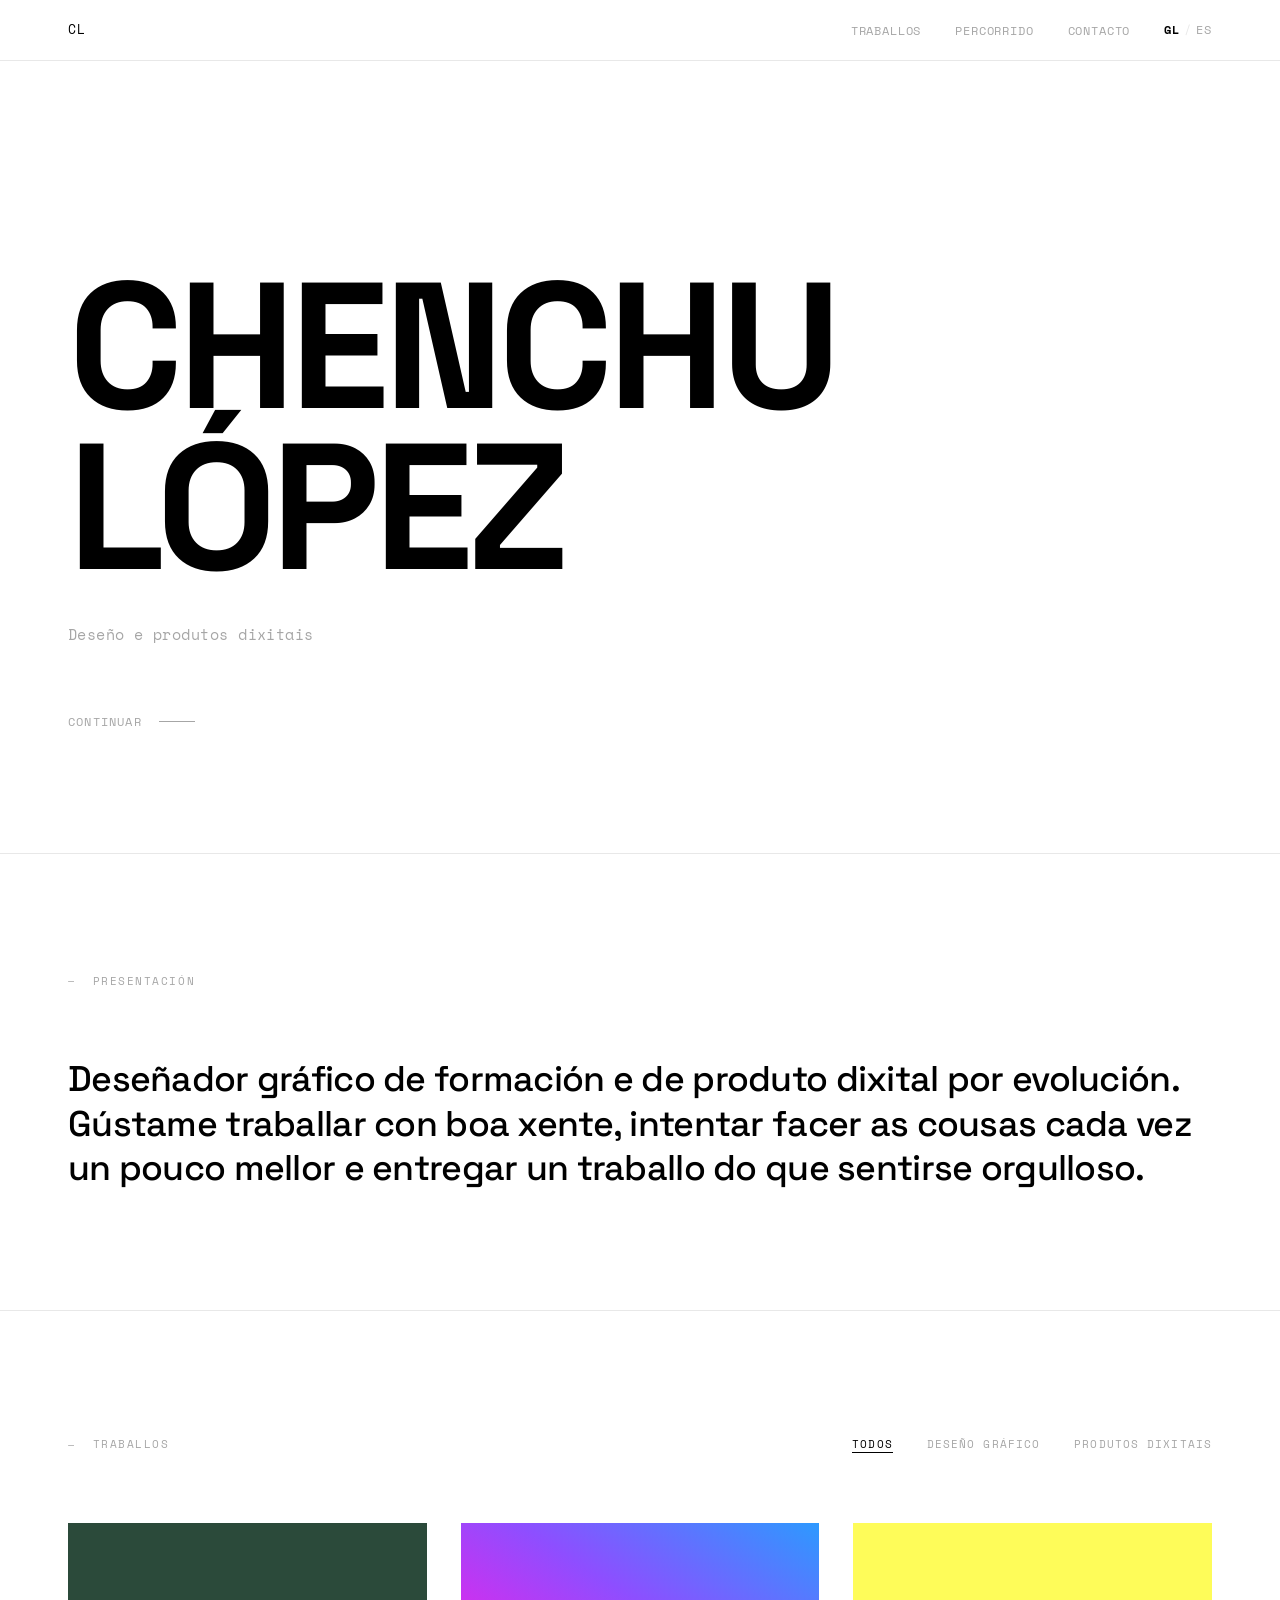
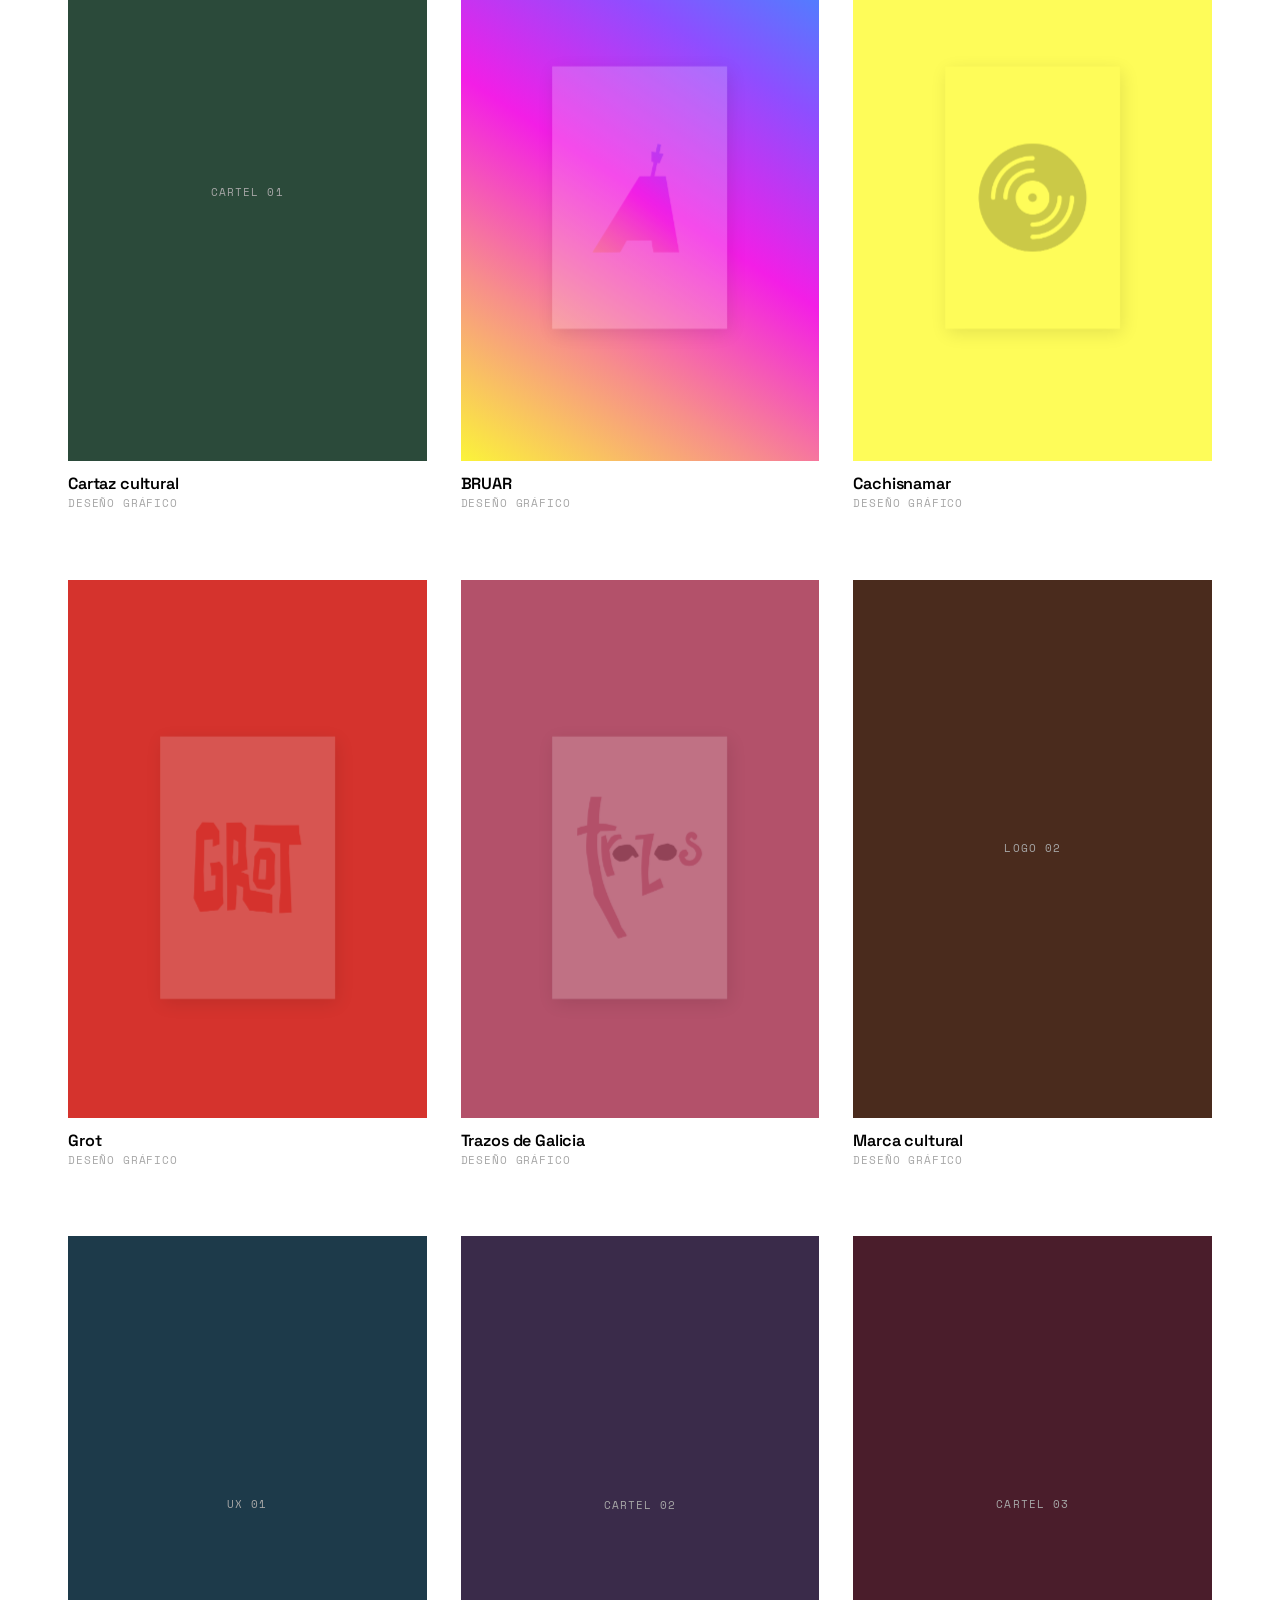
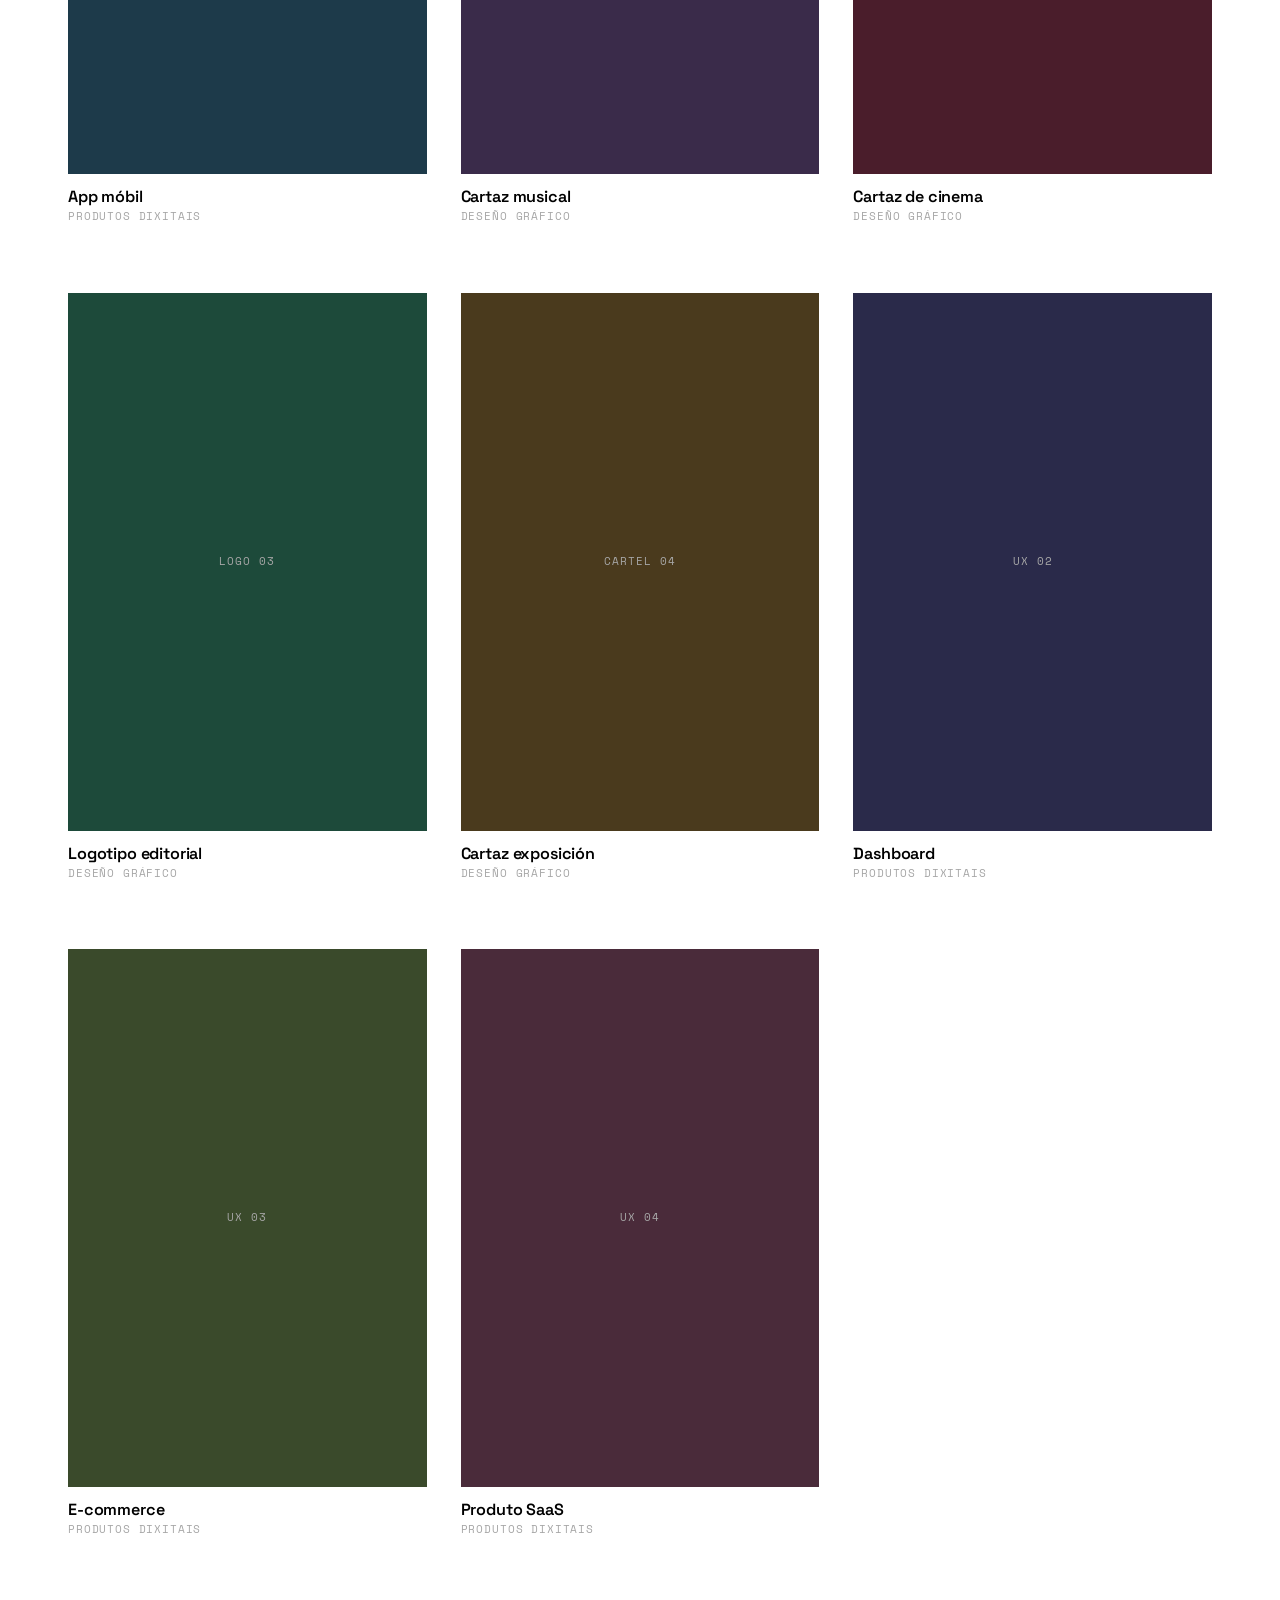
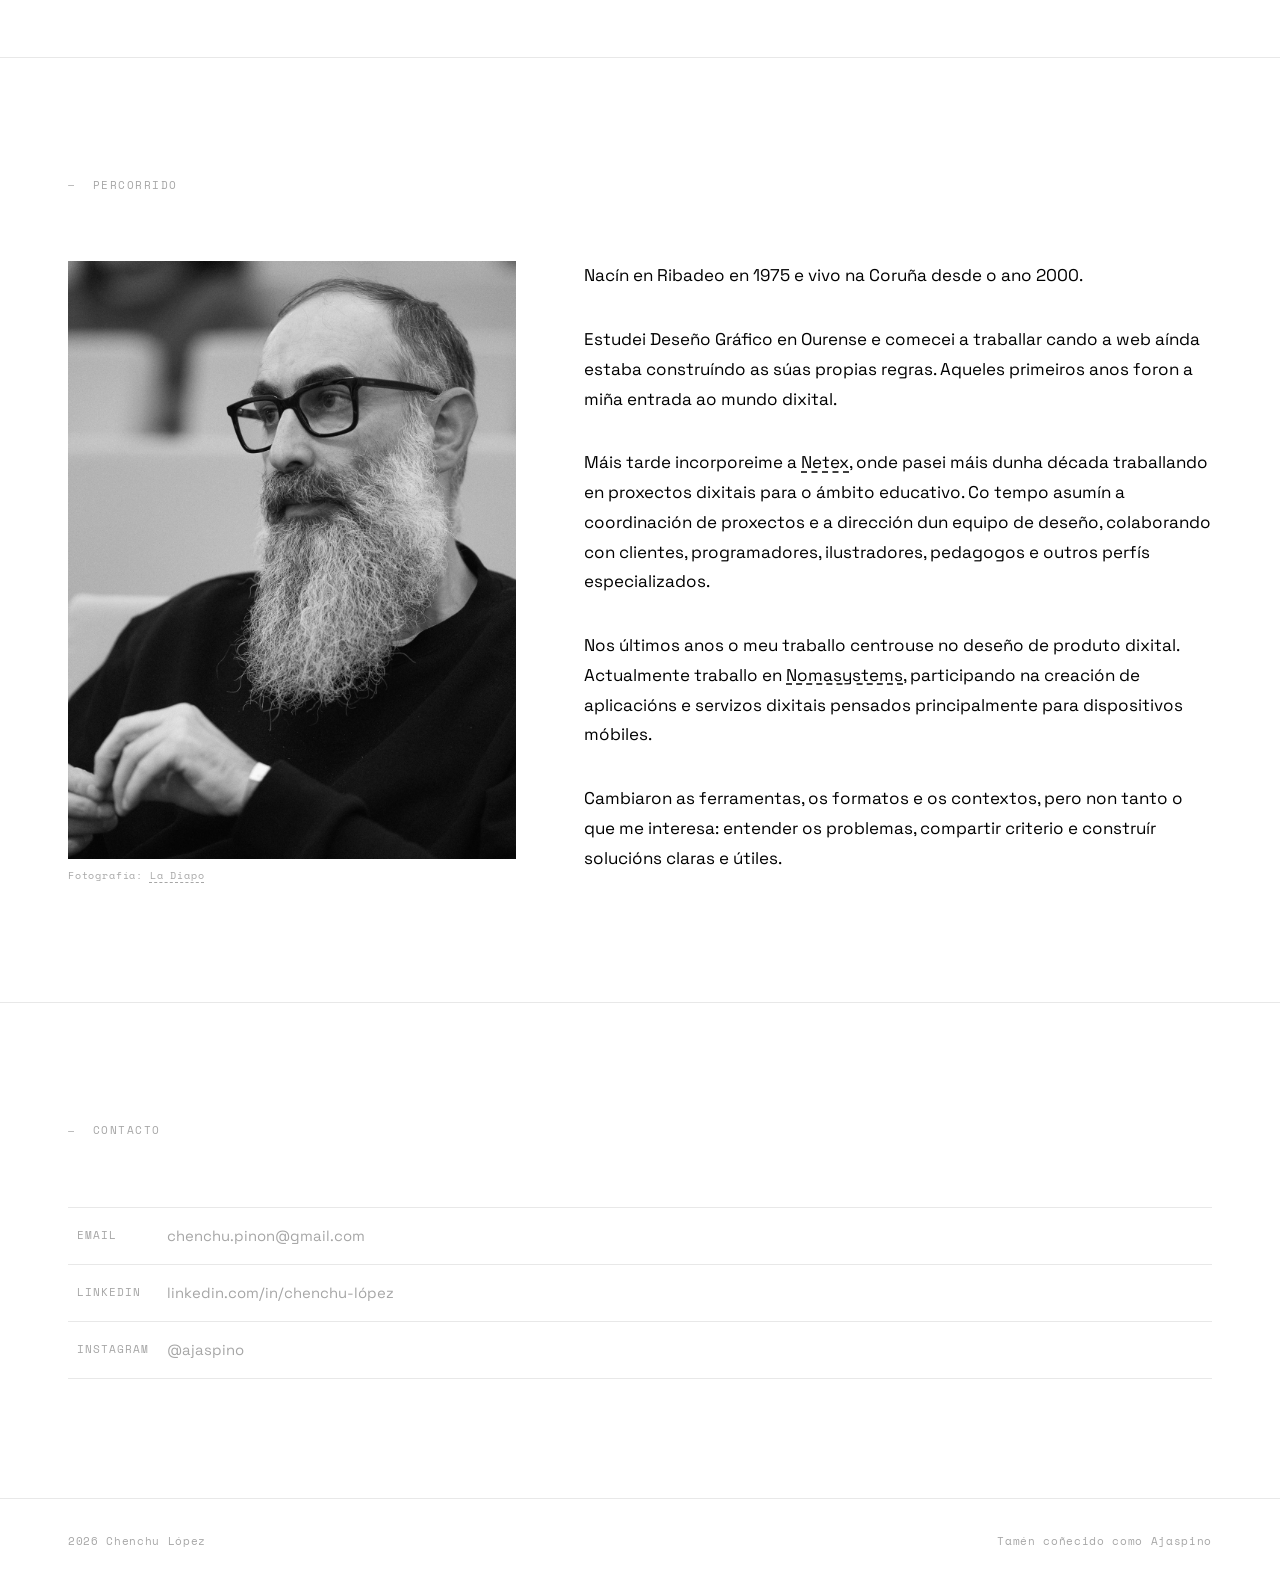
==== commit a25a12cd: "fix: mostrar thumbnail real de Trazos de Galicia na home Co-Authored-By: Claude Sonnet 4.6 <noreply@" ====
--- a/index.html
+++ b/index.html
@@ -165,7 +165,7 @@
                href="work/trazos.html"
                style="--card-bg: #B3516A"
                role="listitem">
-            <div class="work-item-image"><div class="work-placeholder">Trazos de Galicia</div></div>
+            <div class="work-item-image"><img src="img/works/trazos-thumb.jpg" alt="Trazos de Galicia — Imaxe principal do catálogo"></div>
             <div class="work-item-info">
               <span class="work-item-title">Trazos de Galicia</span>
               <span class="work-item-tag" data-i18n="works.graphic.title">Deseño Gráfico</span>
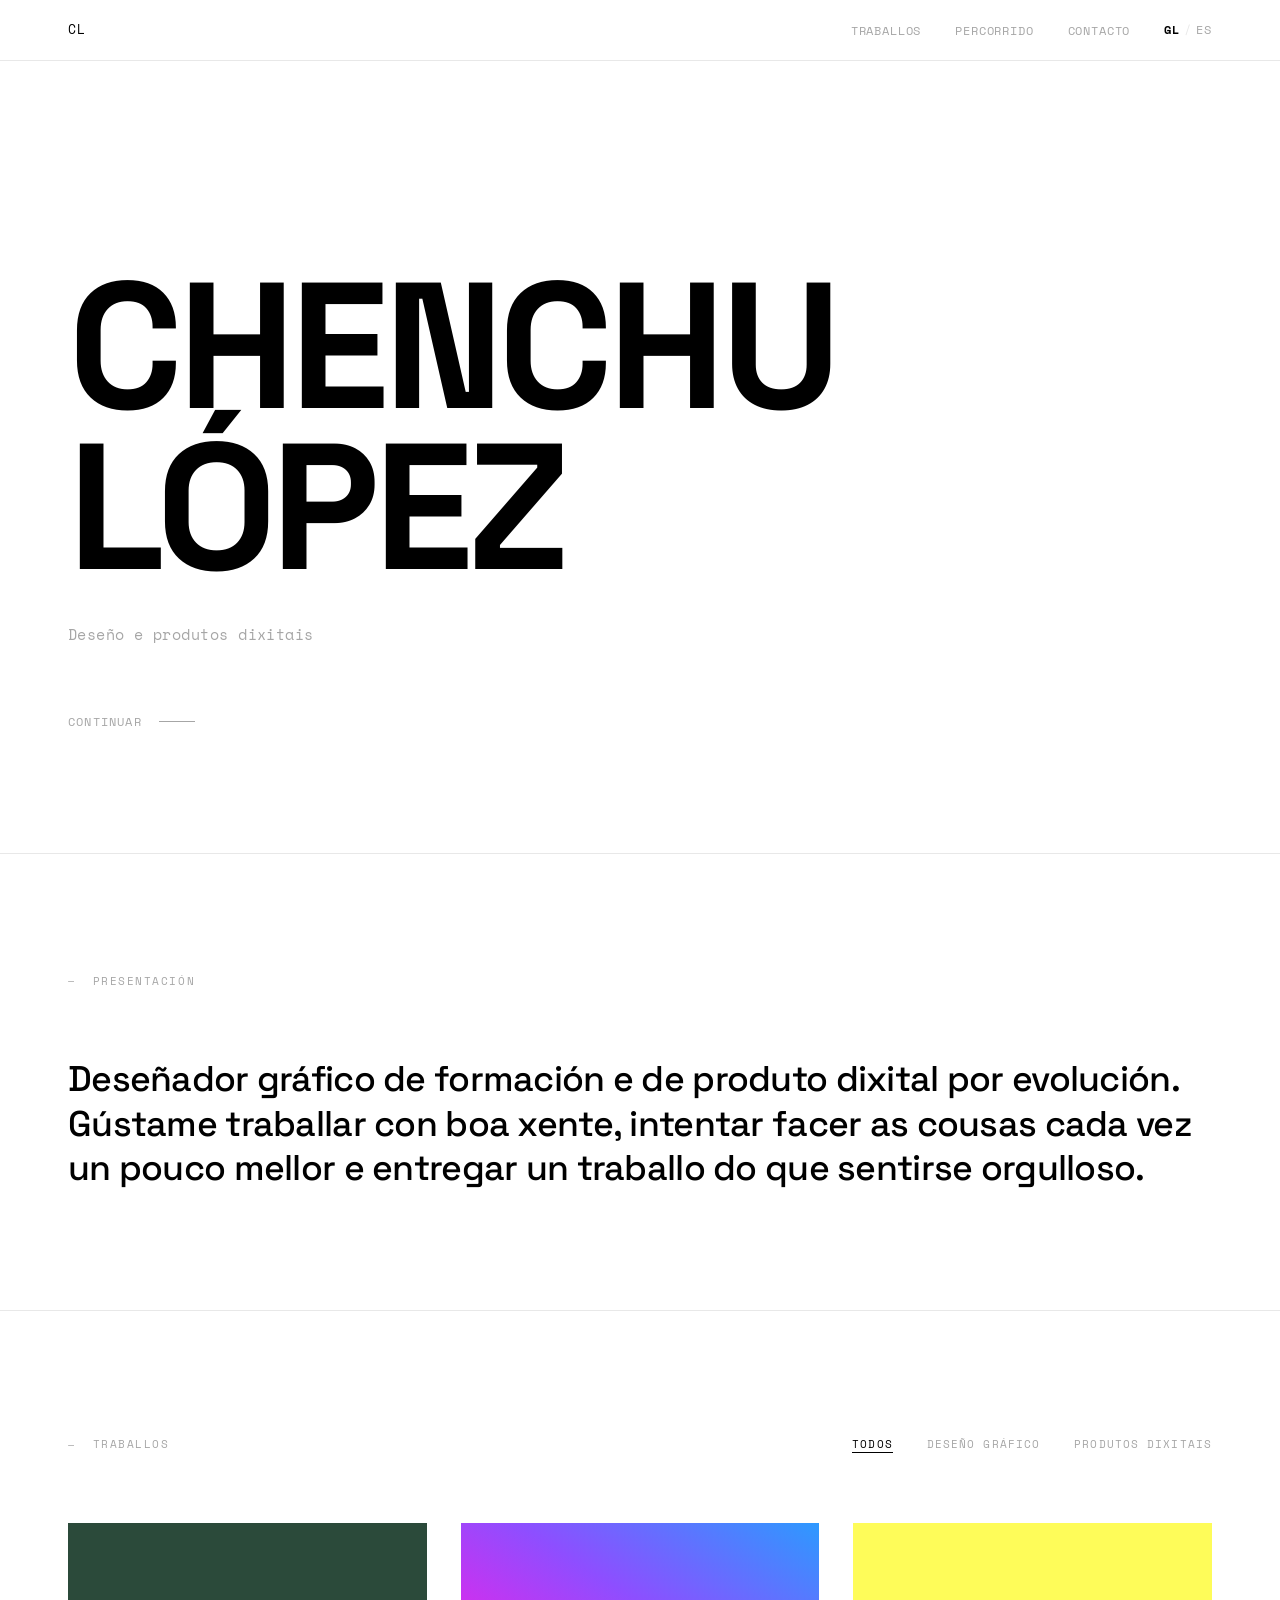
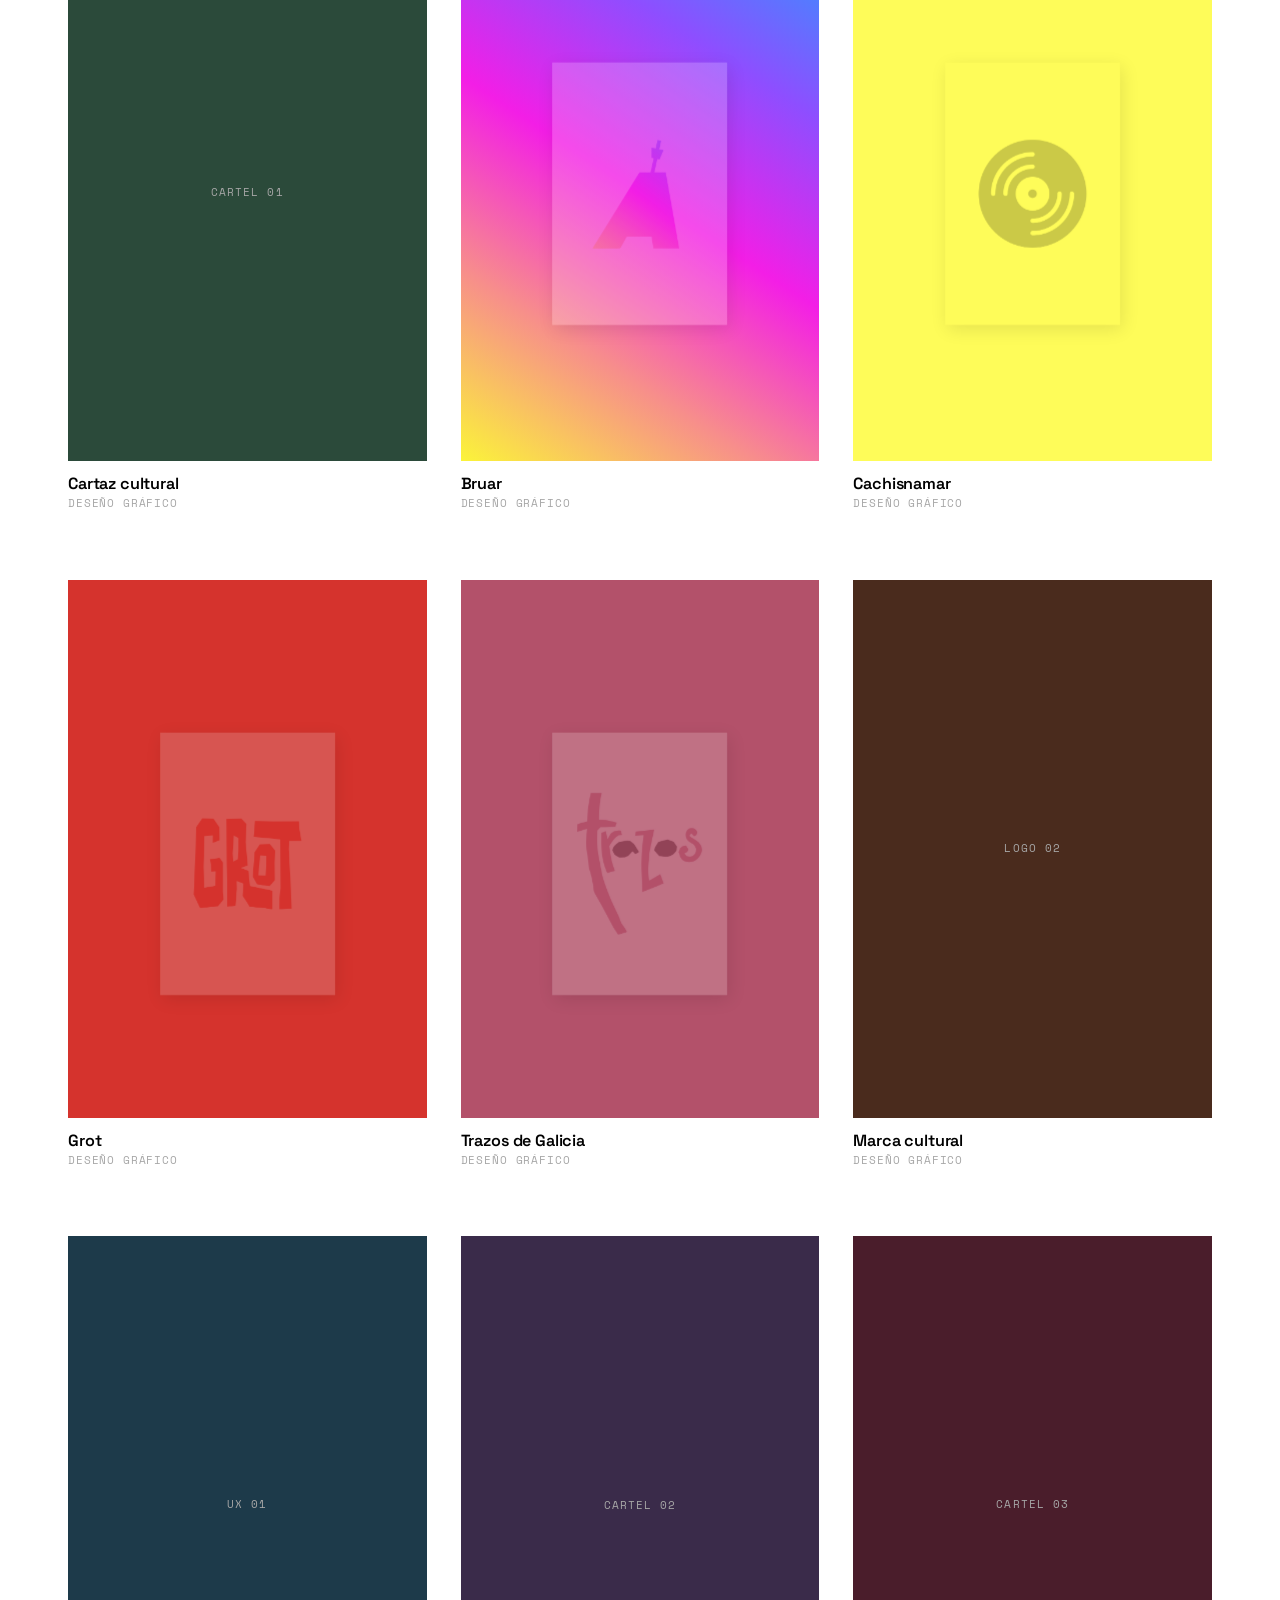
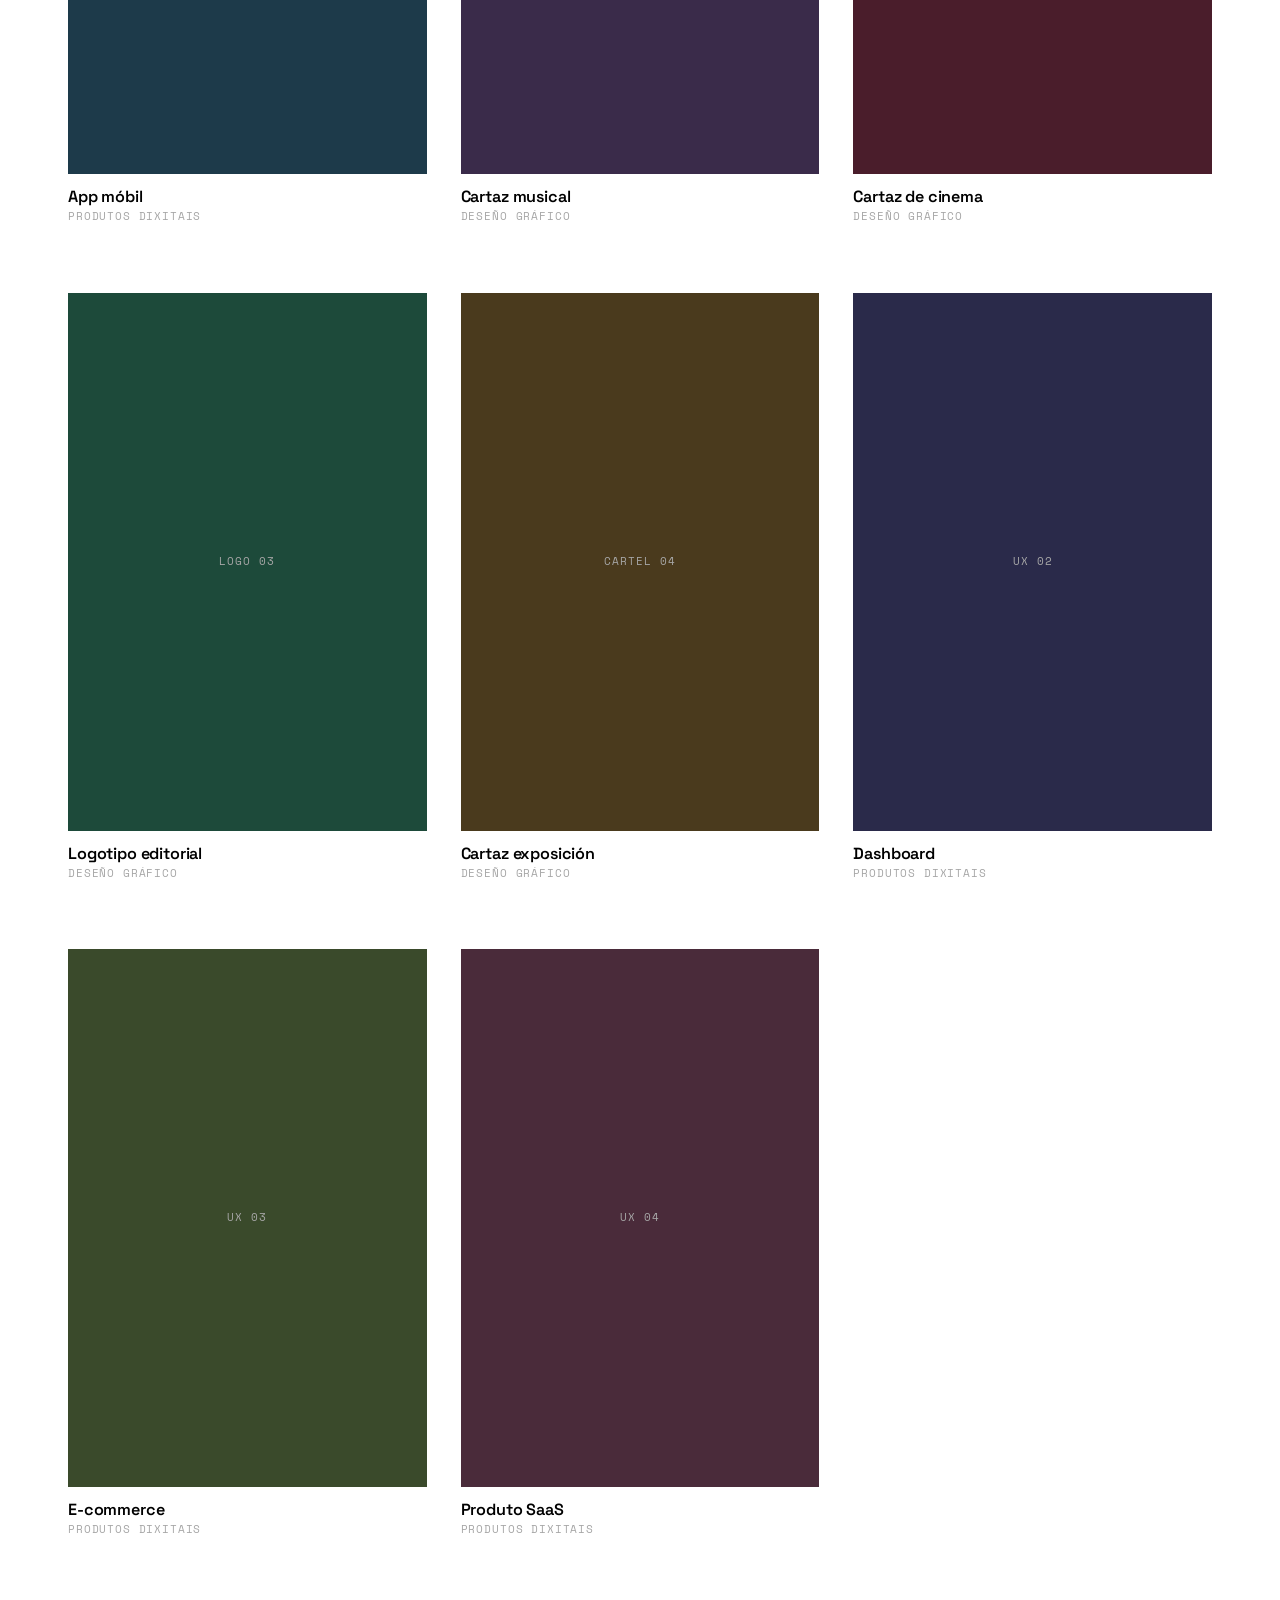
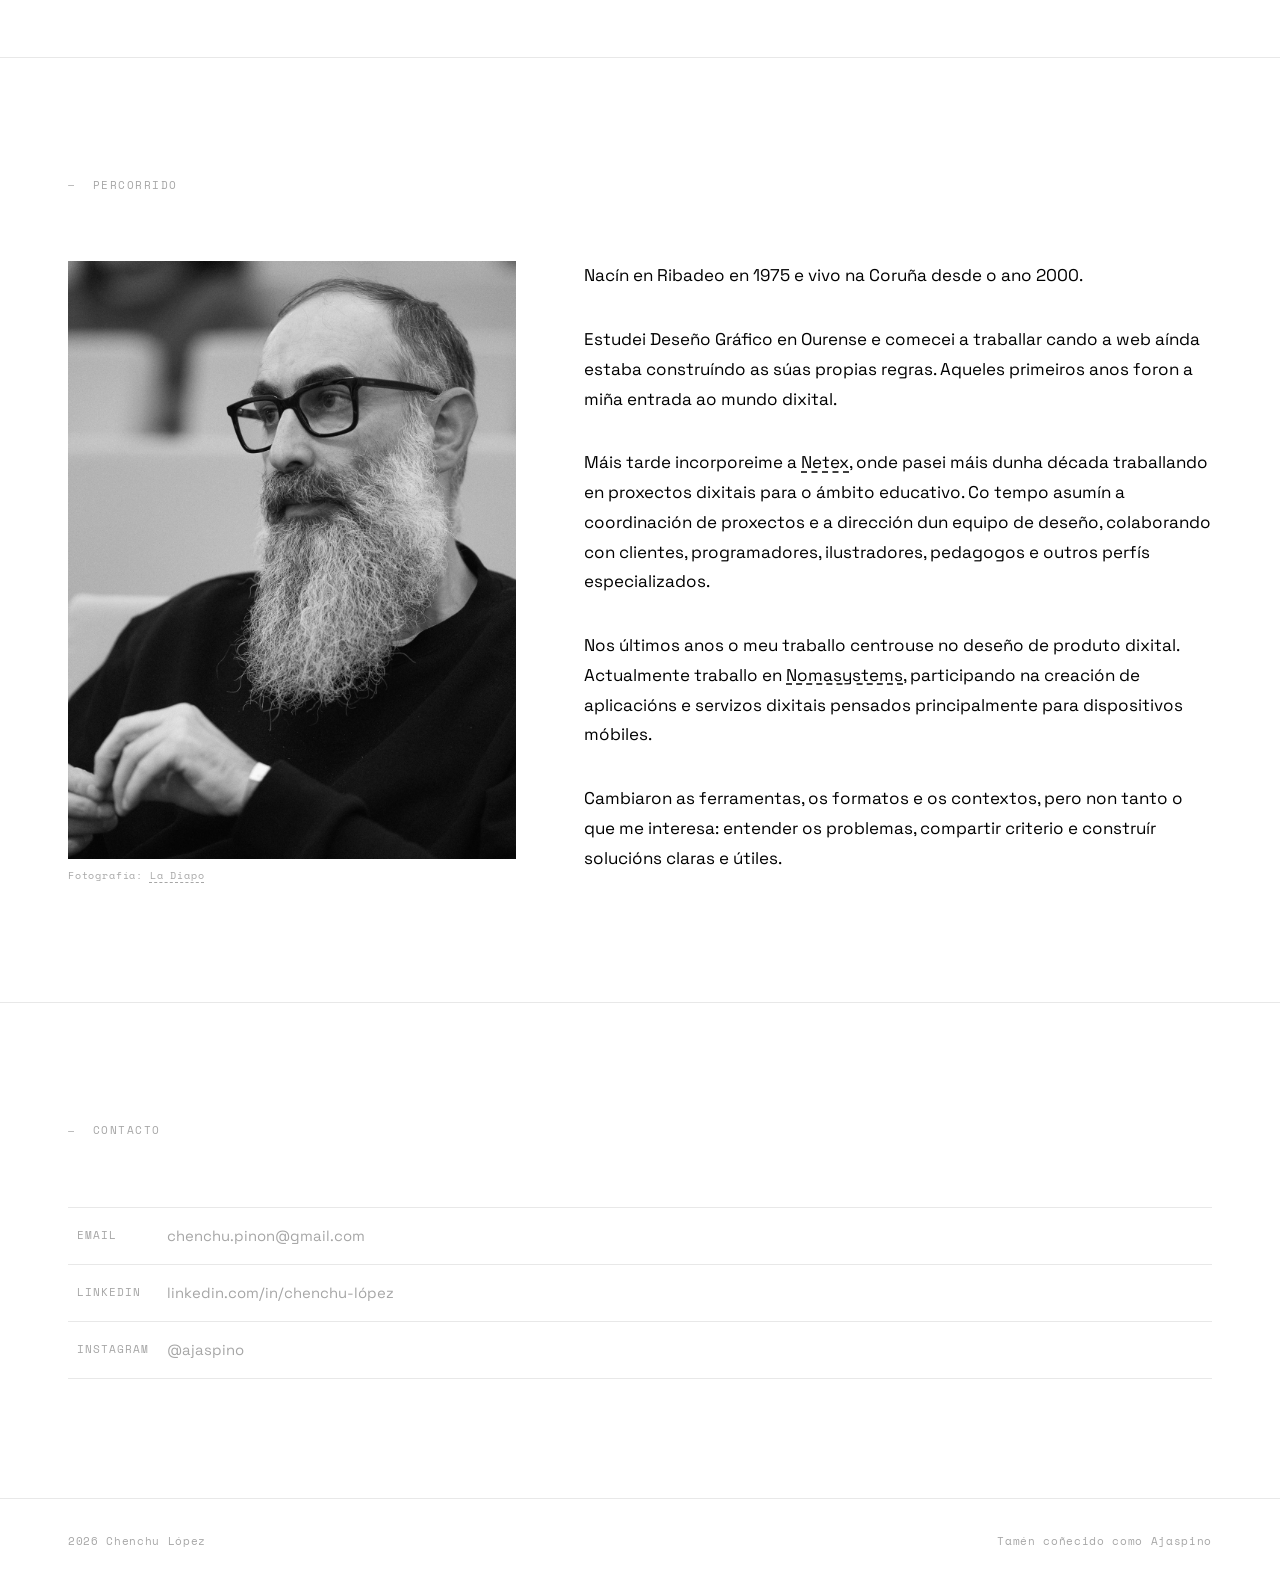
==== commit 3c7e6438: "fix: cambiar BRUAR por Bruar en toda a web Co-Authored-By: Claude Sonnet 4.6 <noreply@anthropic.com>" ====
--- a/index.html
+++ b/index.html
@@ -132,9 +132,9 @@
                href="work/bruar.html"
                style="--card-bg: linear-gradient(213deg, #2D99FF 0.07%, #8E4EFF 25.55%, #F31EE6 50.07%, #F78E8B 75.07%, #FBF439 100.07%)"
                role="listitem">
-            <div class="work-item-image"><img src="img/works/bruar-thumb.jpg" alt="BRUAR — Identidade visual"></div>
-            <div class="work-item-info">
-              <span class="work-item-title">BRUAR</span>
+            <div class="work-item-image"><img src="img/works/bruar-thumb.jpg" alt="Bruar — Identidade visual"></div>
+            <div class="work-item-info">
+              <span class="work-item-title">Bruar</span>
               <span class="work-item-tag" data-i18n="works.graphic.title">Deseño Gráfico</span>
             </div>
           </a>
